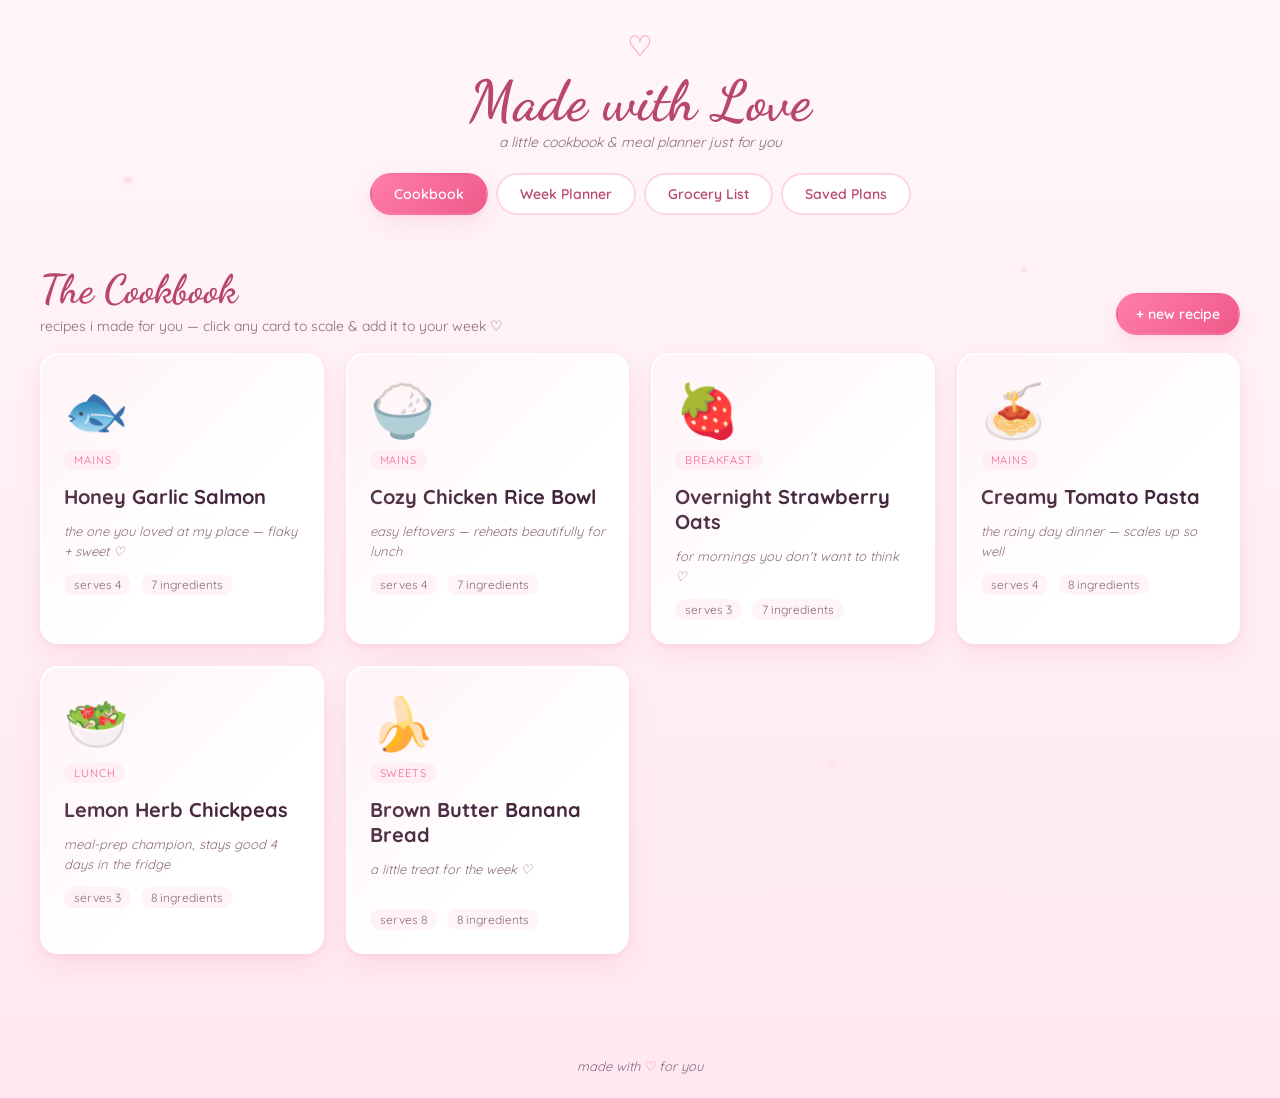
==== made-with-love/index.html @ bb0d6bcb "Add Made with Love meal prep planner app Cookbook, week planner, auto-scaled recipes, grocery list b" ====
<!DOCTYPE html>
<html lang="en">
<head>
<meta charset="UTF-8" />
<meta name="viewport" content="width=device-width, initial-scale=1.0"/>
<title>Made with Love — Meal Prep Planner</title>
<link rel="stylesheet" href="style.css" />
<link rel="preconnect" href="https://fonts.googleapis.com">
<link rel="preconnect" href="https://fonts.gstatic.com" crossorigin>
<link href="https://fonts.googleapis.com/css2?family=Dancing+Script:wght@600;700&family=Quicksand:wght@400;500;600;700&display=swap" rel="stylesheet">
</head>
<body>
  <div class="bg-hearts" aria-hidden="true"></div>

  <header class="topbar">
    <div class="brand">
      <span class="heart">♡</span>
      <h1>Made with Love</h1>
      <span class="tagline">a little cookbook &amp; meal planner just for you</span>
    </div>
    <nav class="tabs">
      <button class="tab active" data-tab="cookbook">Cookbook</button>
      <button class="tab" data-tab="planner">Week Planner</button>
      <button class="tab" data-tab="grocery">Grocery List</button>
      <button class="tab" data-tab="saved">Saved Plans</button>
    </nav>
  </header>

  <main>
    <!-- COOKBOOK -->
    <section id="cookbook" class="view active">
      <div class="view-head">
        <div>
          <h2>The Cookbook</h2>
          <p class="sub">recipes i made for you — click any card to scale &amp; add it to your week ♡</p>
        </div>
        <button id="addRecipeBtn" class="btn btn-soft">+ new recipe</button>
      </div>
      <div id="recipeGrid" class="recipe-grid"></div>
    </section>

    <!-- WEEK PLANNER -->
    <section id="planner" class="view">
      <div class="view-head">
        <div>
          <h2>Week Planner</h2>
          <p class="sub" id="weekLabel"></p>
        </div>
        <div class="week-nav">
          <button class="btn btn-ghost" id="prevWeek">← prev</button>
          <button class="btn btn-ghost" id="thisWeek">this week</button>
          <button class="btn btn-ghost" id="nextWeek">next →</button>
          <button class="btn btn-soft" id="savePlanBtn">♡ save plan</button>
          <button class="btn btn-ghost" id="clearWeekBtn">clear week</button>
        </div>
      </div>
      <div id="weekGrid" class="week-grid"></div>
    </section>

    <!-- GROCERY LIST -->
    <section id="grocery" class="view">
      <div class="view-head">
        <div>
          <h2>Grocery List</h2>
          <p class="sub">auto-made from this week's meals — tap to check off ♡</p>
        </div>
        <div>
          <button class="btn btn-ghost" id="copyList">copy list</button>
          <button class="btn btn-ghost" id="uncheckAll">reset checks</button>
        </div>
      </div>
      <div id="groceryList" class="grocery-list"></div>
    </section>

    <!-- SAVED PLANS -->
    <section id="saved" class="view">
      <div class="view-head">
        <div>
          <h2>Saved Plans</h2>
          <p class="sub">your little library of weeks ♡</p>
        </div>
      </div>
      <div id="savedList" class="saved-list"></div>
    </section>
  </main>

  <!-- Recipe modal -->
  <div id="recipeModal" class="modal hidden" role="dialog" aria-modal="true">
    <div class="modal-card">
      <button class="modal-close" data-close>✕</button>
      <div id="recipeModalBody"></div>
    </div>
  </div>

  <!-- Assign-to-day modal -->
  <div id="assignModal" class="modal hidden" role="dialog" aria-modal="true">
    <div class="modal-card small">
      <button class="modal-close" data-close>✕</button>
      <h3>Add to your week</h3>
      <p class="sub" id="assignRecipeName"></p>
      <label class="field">
        <span>How many days do you want to eat this?</span>
        <input id="assignDays" type="number" min="1" max="7" value="3" />
      </label>
      <label class="field">
        <span>Meals per day</span>
        <select id="assignMealsPerDay">
          <option value="1">1 meal / day</option>
          <option value="2" selected>2 meals / day (leftovers lunch + dinner)</option>
          <option value="3">3 meals / day</option>
        </select>
      </label>
      <label class="field">
        <span>Start on</span>
        <select id="assignStartDay"></select>
      </label>
      <label class="field">
        <span>Meal slot</span>
        <select id="assignSlot">
          <option value="breakfast">breakfast</option>
          <option value="lunch" selected>lunch</option>
          <option value="dinner">dinner</option>
        </select>
      </label>
      <div class="scaled-preview" id="scaledPreview"></div>
      <div class="modal-actions">
        <button class="btn btn-soft" id="confirmAssign">add to week ♡</button>
      </div>
    </div>
  </div>

  <!-- New/Edit recipe modal -->
  <div id="editModal" class="modal hidden" role="dialog" aria-modal="true">
    <div class="modal-card">
      <button class="modal-close" data-close>✕</button>
      <h3 id="editTitle">New Recipe</h3>
      <label class="field"><span>Name</span><input id="edName" type="text" placeholder="e.g. Honey Garlic Salmon"/></label>
      <label class="field"><span>A little note from me ♡</span><input id="edNote" type="text" placeholder="the one you loved last winter..."/></label>
      <label class="field"><span>Base servings</span><input id="edServings" type="number" min="1" value="4"/></label>
      <label class="field"><span>Category</span>
        <select id="edCategory">
          <option>Mains</option><option>Breakfast</option><option>Lunch</option>
          <option>Snacks</option><option>Sweets</option><option>Sides</option>
        </select>
      </label>
      <label class="field"><span>Emoji</span><input id="edEmoji" type="text" maxlength="2" value="🍲"/></label>
      <label class="field"><span>Ingredients (one per line — format: <code>amount unit item</code>, e.g. <code>2 cup rice</code>)</span>
        <textarea id="edIngredients" rows="7" placeholder="1 lb chicken thigh&#10;2 tbsp olive oil&#10;1 tsp salt"></textarea>
      </label>
      <label class="field"><span>Instructions (one step per line)</span>
        <textarea id="edSteps" rows="5" placeholder="preheat oven to 400&#10;season chicken..."></textarea>
      </label>
      <div class="modal-actions">
        <button class="btn btn-ghost" id="deleteRecipeBtn" style="display:none">delete</button>
        <button class="btn btn-soft" id="saveRecipeBtn">save recipe ♡</button>
      </div>
    </div>
  </div>

  <div id="toast" class="toast"></div>

  <footer class="foot">made with <span class="heart">♡</span> for you</footer>

  <script src="app.js"></script>
</body>
</html>
---- made-with-love/style.css ----
/* ================= Made with Love ================= */
:root{
  --pink-50:#fff4f7;
  --pink-100:#ffe4ec;
  --pink-200:#ffc9dc;
  --pink-300:#ffa6c4;
  --pink-400:#ff7ea8;
  --pink-500:#ef5a89;
  --cream:#fffaf4;
  --rose:#b9476b;
  --ink:#43243a;
  --muted:#8c6a7d;
  --line:#ffd5e1;
  --shadow: 0 10px 25px rgba(239,90,137,.12), 0 2px 6px rgba(239,90,137,.08);
  --radius: 18px;
}

*{box-sizing:border-box}
html,body{margin:0;padding:0}
body{
  font-family:'Quicksand', system-ui, -apple-system, sans-serif;
  color:var(--ink);
  background: linear-gradient(180deg, #fff6fa 0%, #fff1f6 40%, #ffe8f1 100%);
  min-height:100vh;
  overflow-x:hidden;
}

/* floating hearts background */
.bg-hearts{
  position:fixed; inset:0; z-index:0; pointer-events:none;
  background-image:
    radial-gradient(circle at 10% 20%, rgba(255,158,190,.35) 0, transparent 6px),
    radial-gradient(circle at 80% 30%, rgba(255,158,190,.25) 0, transparent 5px),
    radial-gradient(circle at 30% 70%, rgba(255,158,190,.3) 0, transparent 5px),
    radial-gradient(circle at 65% 85%, rgba(255,158,190,.22) 0, transparent 5px),
    radial-gradient(circle at 90% 60%, rgba(255,158,190,.3) 0, transparent 6px),
    radial-gradient(circle at 15% 90%, rgba(255,158,190,.25) 0, transparent 5px);
}

/* ================= top bar ================= */
.topbar{
  position:relative; z-index:2;
  padding:28px 40px 10px;
  text-align:center;
}
.brand .heart{
  color:var(--pink-400); font-size:28px; vertical-align:middle;
  animation:pulse 1.6s ease-in-out infinite;
}
@keyframes pulse{0%,100%{transform:scale(1)}50%{transform:scale(1.15)}}
.brand h1{
  font-family:'Dancing Script', cursive;
  font-size:56px; color:var(--rose); margin:4px 0 0; font-weight:700;
  letter-spacing:.5px;
  text-shadow: 0 2px 0 rgba(255,255,255,.6);
}
.brand .tagline{
  display:block; color:var(--muted); font-size:14px; margin-top:-2px;
  font-style:italic;
}
.tabs{
  display:flex; gap:8px; justify-content:center;
  margin-top:22px; flex-wrap:wrap;
}
.tab{
  background:#fff;
  border:2px solid var(--line);
  color:var(--rose);
  font-family:inherit; font-weight:600; font-size:14px;
  padding:10px 22px; border-radius:999px;
  cursor:pointer; transition:all .2s;
}
.tab:hover{background:var(--pink-50); border-color:var(--pink-300)}
.tab.active{
  background:linear-gradient(135deg,var(--pink-400),var(--pink-500));
  color:#fff; border-color:transparent;
  box-shadow:var(--shadow);
}

/* ================= views ================= */
main{ position:relative; z-index:1; padding: 20px 40px 80px; max-width:1400px; margin:0 auto;}
.view{ display:none; animation:fadeIn .35s ease; }
.view.active{ display:block; }
@keyframes fadeIn{from{opacity:0; transform:translateY(6px)} to{opacity:1; transform:none}}

.view-head{
  display:flex; justify-content:space-between; align-items:flex-end;
  gap:16px; flex-wrap:wrap;
  margin:20px 0 18px;
}
.view-head h2{
  font-family:'Dancing Script', cursive;
  font-size:40px; color:var(--rose); margin:0;
}
.sub{ color:var(--muted); margin:4px 0 0; font-size:14px; }

/* ================= buttons ================= */
.btn{
  font-family:inherit; font-weight:600; font-size:14px;
  padding:10px 18px; border-radius:999px; border:2px solid transparent;
  cursor:pointer; transition:all .2s;
}
.btn-soft{
  background:linear-gradient(135deg,var(--pink-400),var(--pink-500));
  color:#fff; box-shadow:var(--shadow);
}
.btn-soft:hover{ transform:translateY(-1px); box-shadow:0 14px 30px rgba(239,90,137,.22); }
.btn-ghost{
  background:#fff; color:var(--rose); border-color:var(--line);
}
.btn-ghost:hover{ background:var(--pink-50); border-color:var(--pink-300) }

/* ================= recipe grid ================= */
.recipe-grid{
  display:grid; grid-template-columns:repeat(auto-fill,minmax(260px,1fr));
  gap:22px;
}
.recipe-card{
  background:#fff; border-radius:var(--radius);
  padding:22px; cursor:pointer; position:relative;
  box-shadow:var(--shadow);
  border:2px solid transparent;
  transition: all .25s;
  overflow:hidden;
}
.recipe-card::before{
  content:""; position:absolute; inset:0;
  background:linear-gradient(135deg, rgba(255,196,218,.2), transparent 60%);
  pointer-events:none;
}
.recipe-card:hover{ transform:translateY(-4px); border-color:var(--pink-200); }
.recipe-card .emoji{ font-size:52px; display:block; margin-bottom:6px;}
.recipe-card h3{
  margin:4px 0 6px; color:var(--ink); font-size:20px;
  font-weight:700;
}
.recipe-card .cat{
  display:inline-block; font-size:11px; letter-spacing:.08em;
  text-transform:uppercase; color:var(--pink-500);
  background:var(--pink-50); border-radius:999px;
  padding:3px 10px; margin-bottom:10px;
}
.recipe-card .note{
  color:var(--muted); font-style:italic; font-size:13px;
  line-height:1.5; min-height:36px;
}
.recipe-card .meta{
  display:flex; gap:10px; margin-top:12px; font-size:12px; color:var(--muted);
}
.recipe-card .meta span{ background:var(--pink-50); padding:3px 10px; border-radius:999px;}

/* ================= modal ================= */
.modal{
  position:fixed; inset:0; z-index:50;
  background:rgba(67,36,58,.4); backdrop-filter: blur(4px);
  display:flex; align-items:center; justify-content:center; padding:20px;
  animation:fadeIn .2s ease;
}
.modal.hidden{ display:none; }
.modal-card{
  background:#fff; border-radius:24px;
  max-width:640px; width:100%; max-height:90vh; overflow-y:auto;
  padding:32px; position:relative; box-shadow:0 20px 60px rgba(67,36,58,.3);
  border:2px solid var(--line);
}
.modal-card.small{ max-width:460px; }
.modal-close{
  position:absolute; top:16px; right:16px;
  background:var(--pink-50); border:none; color:var(--rose);
  width:34px; height:34px; border-radius:50%; cursor:pointer;
  font-size:14px; font-weight:700;
}
.modal-close:hover{ background:var(--pink-100) }

.modal-card h3{
  font-family:'Dancing Script', cursive;
  font-size:34px; color:var(--rose); margin:0 0 6px;
}
.modal-card h4{ color:var(--rose); margin:18px 0 8px; font-size:16px; }

.recipe-full .emoji-big{
  font-size:64px; display:block; text-align:center; margin-bottom:6px;
}
.recipe-full .note-full{
  text-align:center; color:var(--muted); font-style:italic;
  margin-bottom:16px; padding:0 10px;
}
.recipe-full ul, .recipe-full ol{ padding-left:22px; line-height:1.8; color:var(--ink); }
.recipe-full li{ margin-bottom:4px; }

.modal-actions{
  display:flex; gap:10px; justify-content:flex-end;
  margin-top:20px; flex-wrap:wrap;
}

/* form fields */
.field{ display:block; margin-bottom:14px; }
.field > span{
  display:block; font-weight:600; color:var(--rose);
  font-size:13px; margin-bottom:6px;
}
.field input, .field select, .field textarea{
  width:100%; padding:10px 14px; border-radius:12px;
  border:2px solid var(--line);
  font-family:inherit; font-size:14px; color:var(--ink);
  background:var(--cream); outline:none;
  transition:border-color .2s;
}
.field input:focus, .field select:focus, .field textarea:focus{
  border-color:var(--pink-400); background:#fff;
}
.field code{
  background:var(--pink-50); padding:1px 6px; border-radius:4px;
  font-size:12px; color:var(--rose);
}

.scaled-preview{
  background:var(--pink-50); border-radius:14px; padding:14px 16px;
  margin-top:6px; font-size:13px; color:var(--ink);
}
.scaled-preview h5{ margin:0 0 6px; color:var(--rose); font-size:13px; }
.scaled-preview ul{ margin:0; padding-left:18px; line-height:1.6; }

/* ================= week grid ================= */
.week-nav{ display:flex; gap:8px; flex-wrap:wrap; }

.week-grid{
  display:grid;
  grid-template-columns:repeat(7, minmax(0,1fr));
  gap:12px;
}
.day-col{
  background:#fff; border-radius:var(--radius);
  padding:12px; box-shadow:var(--shadow);
  min-height:320px;
  border:2px solid transparent;
  transition: border-color .2s;
}
.day-col.today{ border-color:var(--pink-300); }
.day-col h4{
  margin:0 0 4px; color:var(--rose);
  font-family:'Dancing Script', cursive; font-size:24px;
}
.day-col .date{
  font-size:11px; color:var(--muted); margin-bottom:10px;
  text-transform:uppercase; letter-spacing:.08em;
}
.meal-slot{
  background:var(--pink-50); border-radius:10px;
  padding:8px 10px; margin-bottom:6px; font-size:12px;
  min-height:46px;
}
.meal-slot .slot-label{
  font-size:10px; text-transform:uppercase; letter-spacing:.08em;
  color:var(--pink-500); font-weight:700;
}
.meal-item{
  background:#fff; border-radius:8px;
  padding:6px 8px; margin-top:4px;
  font-size:12px; color:var(--ink);
  display:flex; justify-content:space-between; align-items:center;
  gap:6px;
  border:1px solid var(--line);
}
.meal-item .x{
  color:var(--muted); cursor:pointer; font-weight:700;
  font-size:14px; background:none; border:none;
  padding:0 4px;
}
.meal-item .x:hover{ color:var(--pink-500) }

/* ================= grocery list ================= */
.grocery-list{
  background:#fff; border-radius:var(--radius);
  padding:24px; box-shadow:var(--shadow);
  max-width:720px; margin:0 auto;
}
.grocery-cat{ margin-bottom:22px; }
.grocery-cat h4{
  color:var(--rose); margin:0 0 10px; font-size:16px;
  border-bottom:2px dashed var(--line); padding-bottom:6px;
}
.grocery-item{
  display:flex; align-items:center; gap:10px;
  padding:8px 4px; cursor:pointer;
  transition:background .15s;
  border-radius:8px;
}
.grocery-item:hover{ background:var(--pink-50); }
.grocery-item .check{
  width:20px; height:20px; border-radius:6px;
  border:2px solid var(--pink-300); display:grid; place-items:center;
  flex-shrink:0; color:#fff;
}
.grocery-item.checked .check{
  background:var(--pink-400); border-color:var(--pink-400);
}
.grocery-item.checked .check::after{ content:"✓"; font-size:12px; font-weight:700; }
.grocery-item.checked .text{ text-decoration:line-through; color:var(--muted); }
.grocery-item .text{ flex:1; font-size:14px; }
.grocery-item .for{ font-size:11px; color:var(--muted); font-style:italic; }

.empty-state{
  text-align:center; color:var(--muted); padding:60px 20px;
  background:#fff; border-radius:var(--radius); box-shadow:var(--shadow);
}
.empty-state .big{ font-size:48px; display:block; margin-bottom:10px; }

/* ================= saved ================= */
.saved-list{
  display:grid; grid-template-columns:repeat(auto-fill,minmax(280px,1fr));
  gap:16px;
}
.saved-card{
  background:#fff; border-radius:var(--radius);
  padding:18px; box-shadow:var(--shadow);
  border:2px solid transparent; transition:all .2s;
}
.saved-card:hover{ border-color:var(--pink-200); }
.saved-card h4{ margin:0 0 6px; color:var(--rose); font-size:18px;}
.saved-card .s-sub{ font-size:12px; color:var(--muted); margin-bottom:10px;}
.saved-card .acts{ display:flex; gap:6px; margin-top:10px; flex-wrap:wrap; }
.saved-card .btn{ padding:6px 12px; font-size:12px; }

/* ================= toast ================= */
.toast{
  position:fixed; bottom:30px; left:50%; transform:translateX(-50%) translateY(20px);
  background:var(--rose); color:#fff; padding:12px 22px; border-radius:999px;
  font-weight:600; font-size:14px; box-shadow:var(--shadow);
  opacity:0; pointer-events:none; transition: all .3s ease;
  z-index:100;
}
.toast.show{ opacity:1; transform:translateX(-50%) translateY(0); }

.foot{
  text-align:center; color:var(--muted); padding:24px 0;
  font-style:italic; font-size:13px;
  position:relative; z-index:1;
}
.foot .heart{ color:var(--pink-400); }

/* ================= responsive ================= */
@media (max-width: 900px){
  .brand h1{ font-size:42px; }
  main{ padding:16px 18px 60px; }
  .topbar{ padding:22px 18px 8px; }
  .week-grid{ grid-template-columns:1fr; }
  .day-col{ min-height:auto; }
  .view-head{ align-items:flex-start; }
}
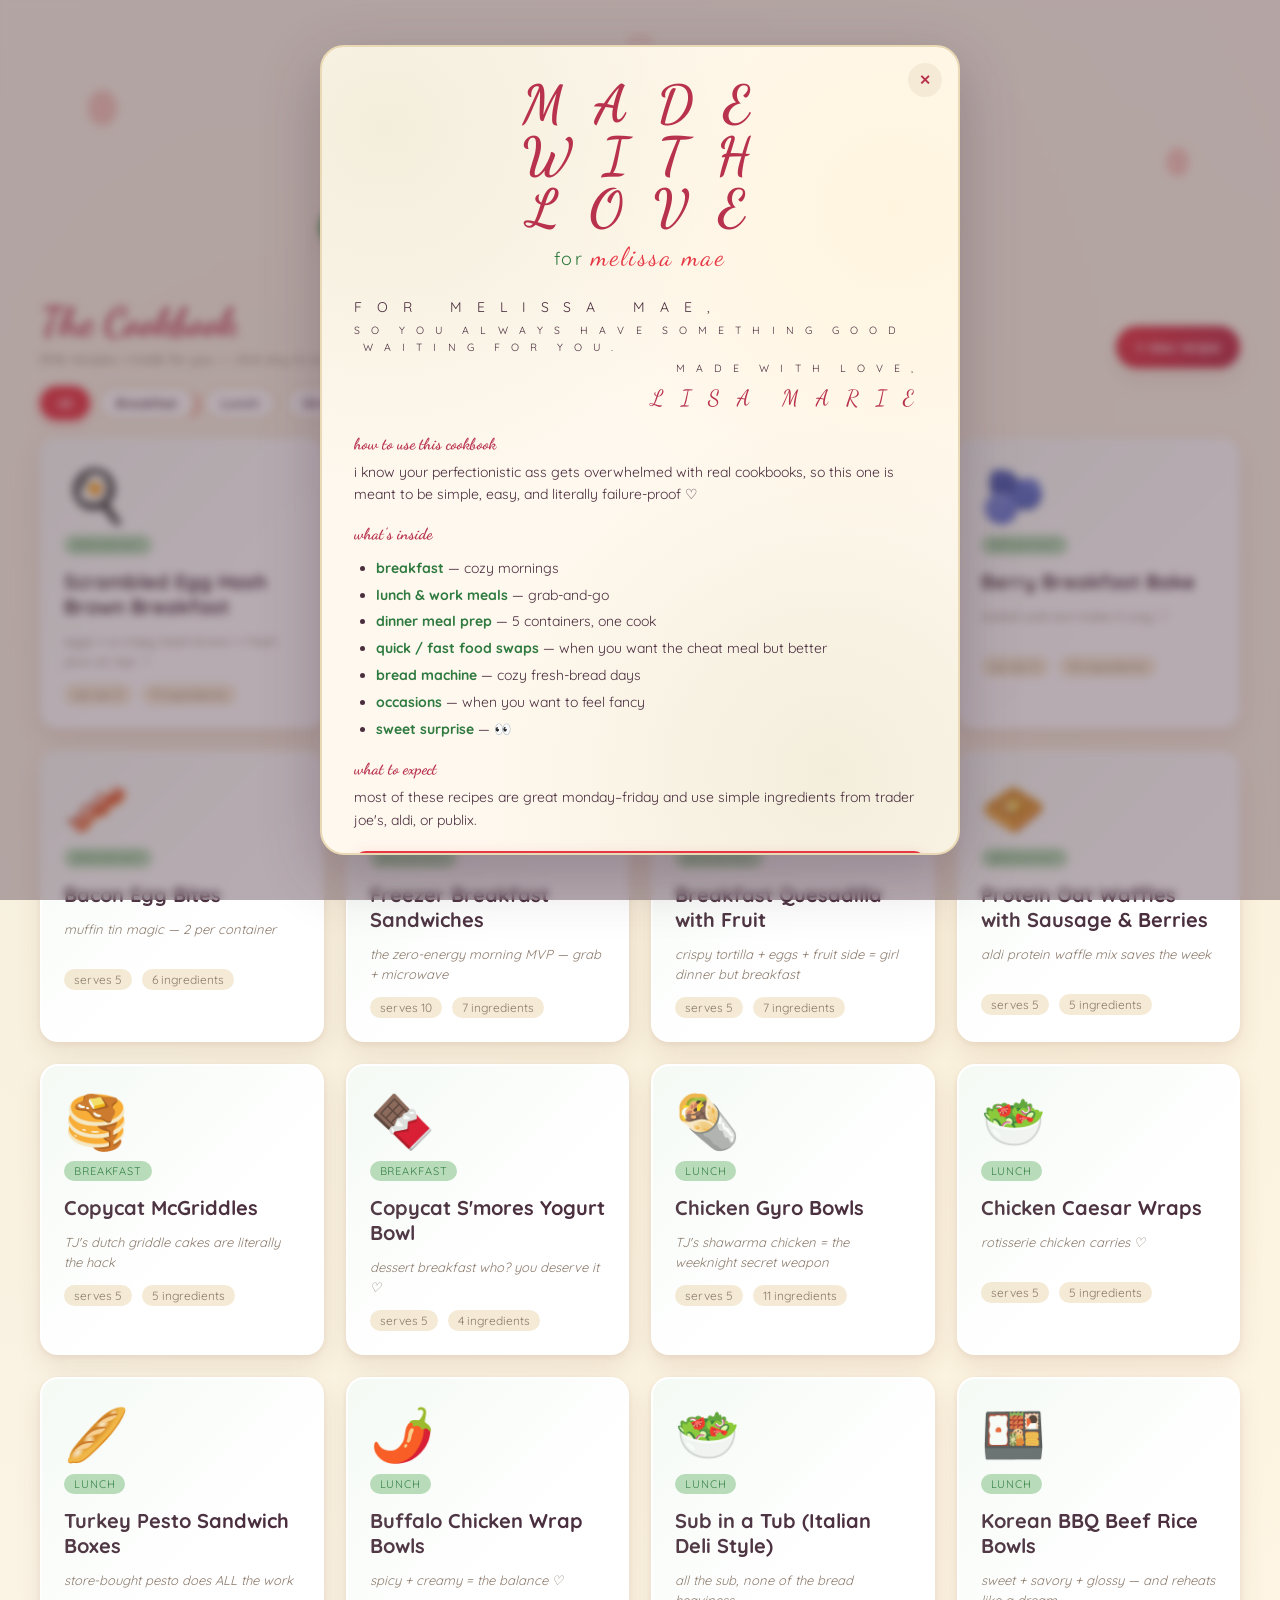
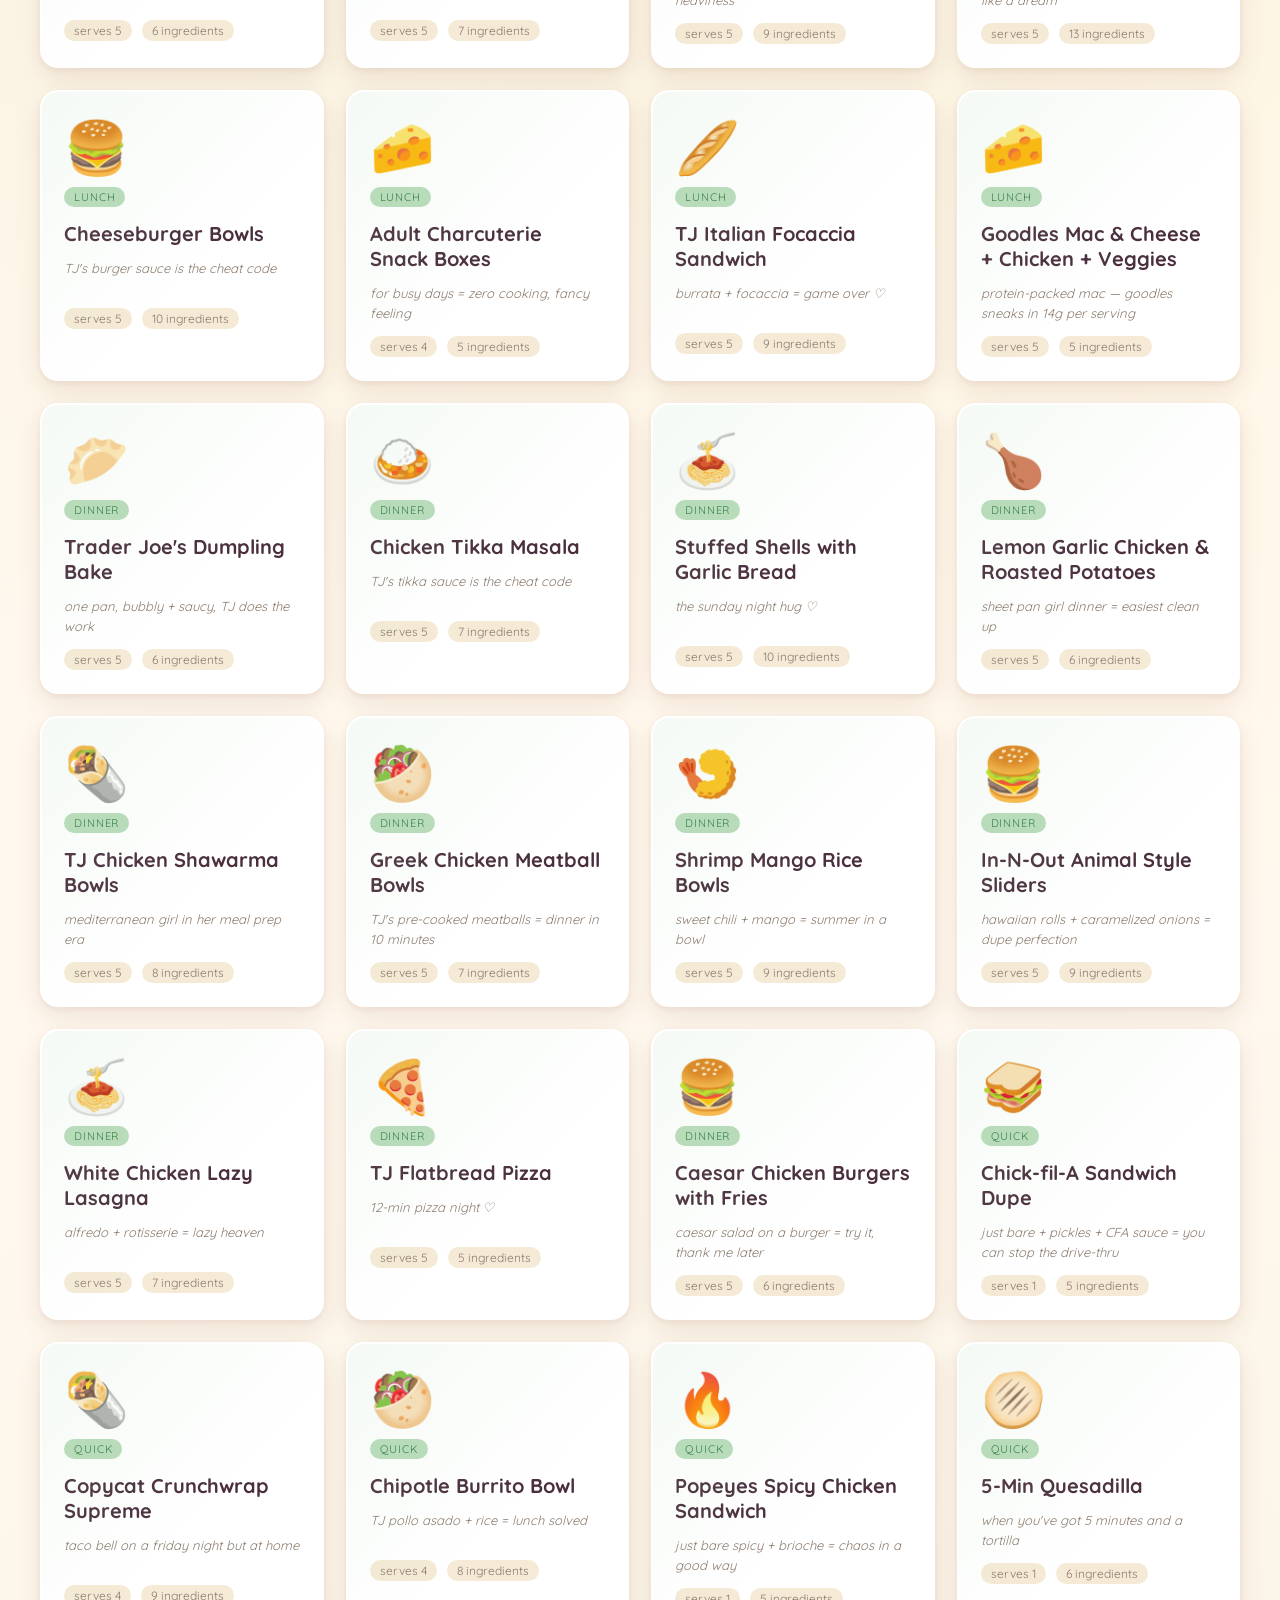
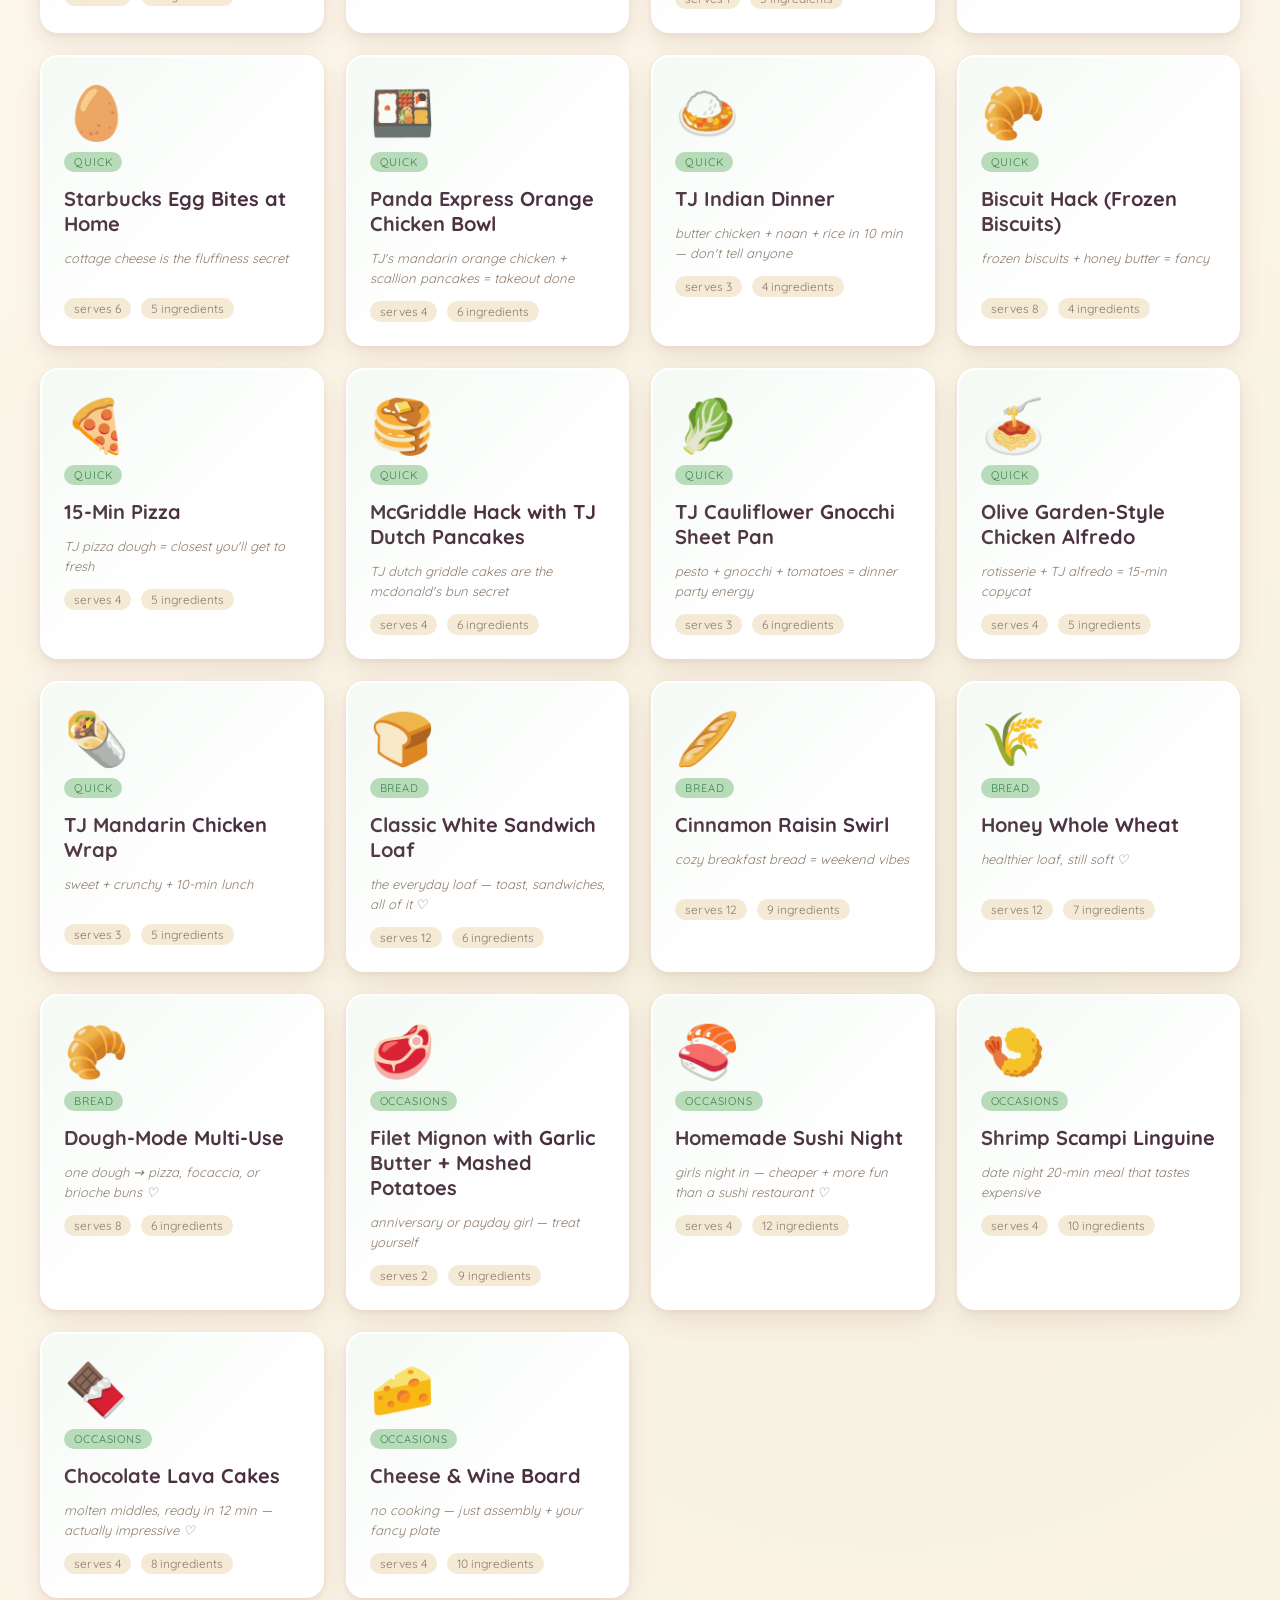
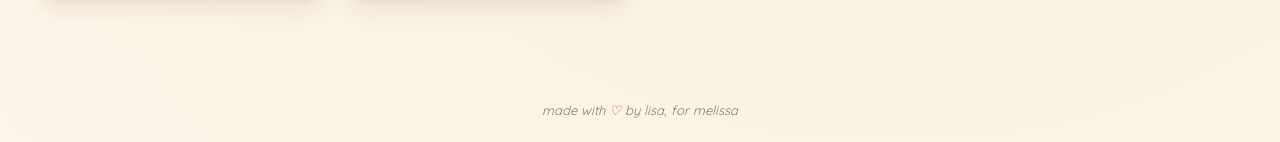
==== commit c78323be: "Personalize cookbook for Melissa: 53 recipes, pantry, new theme - Replace placeholder recipes with M" ====
--- a/made-with-love/index.html
+++ b/made-with-love/index.html
@@ -3,24 +3,26 @@
 <head>
 <meta charset="UTF-8" />
 <meta name="viewport" content="width=device-width, initial-scale=1.0"/>
-<title>Made with Love — Meal Prep Planner</title>
+<title>Made with Love — for Melissa Mae ♡</title>
 <link rel="stylesheet" href="style.css" />
 <link rel="preconnect" href="https://fonts.googleapis.com">
 <link rel="preconnect" href="https://fonts.gstatic.com" crossorigin>
 <link href="https://fonts.googleapis.com/css2?family=Dancing+Script:wght@600;700&family=Quicksand:wght@400;500;600;700&display=swap" rel="stylesheet">
 </head>
 <body>
-  <div class="bg-hearts" aria-hidden="true"></div>
+  <div class="bg-patch" aria-hidden="true"></div>
 
   <header class="topbar">
     <div class="brand">
       <span class="heart">♡</span>
       <h1>Made with Love</h1>
-      <span class="tagline">a little cookbook &amp; meal planner just for you</span>
+      <span class="tagline">for melissa mae <span class="heart-sm">♡</span></span>
+      <button id="reopenLetter" class="letter-link" title="re-read the letter">♡ read the letter</button>
     </div>
     <nav class="tabs">
       <button class="tab active" data-tab="cookbook">Cookbook</button>
       <button class="tab" data-tab="planner">Week Planner</button>
+      <button class="tab" data-tab="pantry">Pantry</button>
       <button class="tab" data-tab="grocery">Grocery List</button>
       <button class="tab" data-tab="saved">Saved Plans</button>
     </nav>
@@ -32,10 +34,21 @@
       <div class="view-head">
         <div>
           <h2>The Cookbook</h2>
-          <p class="sub">recipes i made for you — click any card to scale &amp; add it to your week ♡</p>
+          <p class="sub">little recipes i made for you — click any to scale &amp; add it to your week ♡</p>
         </div>
         <button id="addRecipeBtn" class="btn btn-soft">+ new recipe</button>
       </div>
+      <div class="chip-row" id="chipRow">
+        <button class="chip active" data-cat="All">All</button>
+        <button class="chip" data-cat="Breakfast">Breakfast</button>
+        <button class="chip" data-cat="Lunch">Lunch</button>
+        <button class="chip" data-cat="Dinner">Dinner</button>
+        <button class="chip" data-cat="Quick">Quick / Fast Food</button>
+        <button class="chip" data-cat="Bread">Bread Machine</button>
+        <button class="chip" data-cat="Occasions">Occasions</button>
+        <button class="chip" data-cat="Sweets">Sweets</button>
+      </div>
+      <div id="tipBox"></div>
       <div id="recipeGrid" class="recipe-grid"></div>
     </section>
 
@@ -57,6 +70,21 @@
       <div id="weekGrid" class="week-grid"></div>
     </section>
 
+    <!-- PANTRY -->
+    <section id="pantry" class="view">
+      <div class="view-head">
+        <div>
+          <h2>Your Pantry</h2>
+          <p class="sub">tick what you already have — we'll flag it on your grocery list ♡</p>
+        </div>
+        <form id="addPantryForm" class="inline-form">
+          <input id="addPantryInput" type="text" placeholder="add an item..." />
+          <button class="btn btn-soft" type="submit">add</button>
+        </form>
+      </div>
+      <div id="pantryGrid" class="pantry-grid"></div>
+    </section>
+
     <!-- GROCERY LIST -->
     <section id="grocery" class="view">
       <div class="view-head">
@@ -83,6 +111,41 @@
       <div id="savedList" class="saved-list"></div>
     </section>
   </main>
+
+  <!-- WELCOME / LETTER modal -->
+  <div id="welcomeModal" class="modal hidden" role="dialog" aria-modal="true">
+    <div class="modal-card letter-card">
+      <button class="modal-close" data-close>✕</button>
+      <div class="letter-title">M A D E<br/>W I T H<br/>L O V E</div>
+      <div class="letter-subtitle">for <span>Melissa Mae</span></div>
+
+      <p class="letter-line spaced">F O R &nbsp;&nbsp;M E L I S S A &nbsp;&nbsp;M A E ,</p>
+      <p class="letter-line spaced small">S O &nbsp;Y O U &nbsp;A L W A Y S &nbsp;H A V E &nbsp;S O M E T H I N G &nbsp;G O O D &nbsp;W A I T I N G &nbsp;F O R &nbsp;Y O U .</p>
+      <p class="letter-line spaced small right">M A D E &nbsp;W I T H &nbsp;L O V E ,</p>
+      <p class="letter-line spaced small right sign">L I S A &nbsp;M A R I E</p>
+
+      <h4 class="letter-h">how to use this cookbook</h4>
+      <p>i know your perfectionistic ass gets overwhelmed with real cookbooks, so this one is meant to be simple, easy, and literally failure-proof ♡</p>
+
+      <h4 class="letter-h">what's inside</h4>
+      <ul class="letter-list">
+        <li><strong>breakfast</strong> — cozy mornings</li>
+        <li><strong>lunch &amp; work meals</strong> — grab-and-go</li>
+        <li><strong>dinner meal prep</strong> — 5 containers, one cook</li>
+        <li><strong>quick / fast food swaps</strong> — when you want the cheat meal but better</li>
+        <li><strong>bread machine</strong> — cozy fresh-bread days</li>
+        <li><strong>occasions</strong> — when you want to feel fancy</li>
+        <li><strong>sweet surprise</strong> — 👀</li>
+      </ul>
+
+      <h4 class="letter-h">what to expect</h4>
+      <p>most of these recipes are great monday–friday and use simple ingredients from trader joe's, aldi, or publix.</p>
+
+      <div class="no-stress">NO BUMBO STRESS ALLOWED !!!!<br/><span>no cleaning chicken, no complicated steps, just easy nyammings</span></div>
+
+      <button id="startCookingBtn" class="btn btn-soft big">start cooking ♡</button>
+    </div>
+  </div>
 
   <!-- Recipe modal -->
   <div id="recipeModal" class="modal hidden" role="dialog" aria-modal="true">
@@ -135,15 +198,16 @@
       <button class="modal-close" data-close>✕</button>
       <h3 id="editTitle">New Recipe</h3>
       <label class="field"><span>Name</span><input id="edName" type="text" placeholder="e.g. Honey Garlic Salmon"/></label>
-      <label class="field"><span>A little note from me ♡</span><input id="edNote" type="text" placeholder="the one you loved last winter..."/></label>
-      <label class="field"><span>Base servings</span><input id="edServings" type="number" min="1" value="4"/></label>
+      <label class="field"><span>A little note ♡</span><input id="edNote" type="text" placeholder="the one you loved last winter..."/></label>
+      <label class="field"><span>Image URL (optional)</span><input id="edImage" type="url" placeholder="paste an image link — unsplash, pinterest, etc"/></label>
+      <label class="field"><span>Base servings</span><input id="edServings" type="number" min="1" value="5"/></label>
       <label class="field"><span>Category</span>
         <select id="edCategory">
-          <option>Mains</option><option>Breakfast</option><option>Lunch</option>
-          <option>Snacks</option><option>Sweets</option><option>Sides</option>
+          <option>Breakfast</option><option>Lunch</option><option>Dinner</option>
+          <option>Quick</option><option>Bread</option><option>Occasions</option><option>Sweets</option>
         </select>
       </label>
-      <label class="field"><span>Emoji</span><input id="edEmoji" type="text" maxlength="2" value="🍲"/></label>
+      <label class="field"><span>Emoji (fallback if no image)</span><input id="edEmoji" type="text" maxlength="2" value="🍲"/></label>
       <label class="field"><span>Ingredients (one per line — format: <code>amount unit item</code>, e.g. <code>2 cup rice</code>)</span>
         <textarea id="edIngredients" rows="7" placeholder="1 lb chicken thigh&#10;2 tbsp olive oil&#10;1 tsp salt"></textarea>
       </label>
@@ -159,7 +223,7 @@
 
   <div id="toast" class="toast"></div>
 
-  <footer class="foot">made with <span class="heart">♡</span> for you</footer>
+  <footer class="foot">made with <span class="heart">♡</span> by lisa, for melissa</footer>
 
   <script src="app.js"></script>
 </body>
--- a/made-with-love/style.css
+++ b/made-with-love/style.css
@@ -1,18 +1,21 @@
-/* ================= Made with Love ================= */
+/* ================= Made with Love — for Melissa Mae ================= */
 :root{
-  --pink-50:#fff4f7;
-  --pink-100:#ffe4ec;
-  --pink-200:#ffc9dc;
-  --pink-300:#ffa6c4;
-  --pink-400:#ff7ea8;
-  --pink-500:#ef5a89;
-  --cream:#fffaf4;
-  --rose:#b9476b;
-  --ink:#43243a;
-  --muted:#8c6a7d;
-  --line:#ffd5e1;
-  --shadow: 0 10px 25px rgba(239,90,137,.12), 0 2px 6px rgba(239,90,137,.08);
-  --radius: 18px;
+  --cream:        #fff8ee;
+  --cream-deep:   #f5ead5;
+  --cream-edge:   #ead9b5;
+  --strawberry:   #e63946;
+  --strawberry-d: #b8324d;
+  --strawberry-l: #f68191;
+  --leaf:         #3fa755;
+  --leaf-deep:    #2e7a3f;
+  --leaf-soft:    #b8dcba;
+  --flower-ctr:   #ffd04d;
+  --ink:          #4a2e3e;
+  --muted:        #8c7a6c;
+  --blush:        #ffd5e0;
+  --line:         #ead9b5;
+  --shadow:       0 10px 25px rgba(139,82,60,.12), 0 2px 6px rgba(139,82,60,.08);
+  --radius:       18px;
 }
 
 *{box-sizing:border-box}
@@ -20,44 +23,71 @@
 body{
   font-family:'Quicksand', system-ui, -apple-system, sans-serif;
   color:var(--ink);
-  background: linear-gradient(180deg, #fff6fa 0%, #fff1f6 40%, #ffe8f1 100%);
+  background: var(--cream);
+  background-image:
+    radial-gradient(circle at 20% 10%, rgba(232,228,202,.45) 0, transparent 40%),
+    radial-gradient(circle at 80% 20%, rgba(255,240,200,.35) 0, transparent 40%),
+    radial-gradient(circle at 70% 85%, rgba(232,228,202,.4) 0, transparent 40%);
   min-height:100vh;
   overflow-x:hidden;
 }
 
-/* floating hearts background */
-.bg-hearts{
+/* ================= strawberry + flower backdrop ================= */
+.bg-patch{
   position:fixed; inset:0; z-index:0; pointer-events:none;
   background-image:
-    radial-gradient(circle at 10% 20%, rgba(255,158,190,.35) 0, transparent 6px),
-    radial-gradient(circle at 80% 30%, rgba(255,158,190,.25) 0, transparent 5px),
-    radial-gradient(circle at 30% 70%, rgba(255,158,190,.3) 0, transparent 5px),
-    radial-gradient(circle at 65% 85%, rgba(255,158,190,.22) 0, transparent 5px),
-    radial-gradient(circle at 90% 60%, rgba(255,158,190,.3) 0, transparent 6px),
-    radial-gradient(circle at 15% 90%, rgba(255,158,190,.25) 0, transparent 5px);
-}
-
-/* ================= top bar ================= */
+    /* strawberries (red circles with green top + seed dots) */
+    radial-gradient(ellipse 18px 22px at 8% 12%, var(--strawberry) 0 80%, transparent 82%),
+    radial-gradient(ellipse 14px 18px at 92% 18%, var(--strawberry) 0 80%, transparent 82%),
+    radial-gradient(ellipse 16px 20px at 5% 78%, var(--strawberry) 0 80%, transparent 82%),
+    radial-gradient(ellipse 15px 19px at 95% 68%, var(--strawberry) 0 80%, transparent 82%),
+    radial-gradient(ellipse 12px 16px at 15% 45%, var(--strawberry) 0 80%, transparent 82%),
+    radial-gradient(ellipse 13px 17px at 85% 92%, var(--strawberry) 0 80%, transparent 82%),
+    /* white 5-petal flowers (yellow center + white petals approximated) */
+    radial-gradient(circle 5px at 22% 8%, var(--flower-ctr) 0 50%, #fff 52% 100%),
+    radial-gradient(circle 5px at 78% 12%, var(--flower-ctr) 0 50%, #fff 52% 100%),
+    radial-gradient(circle 4px at 12% 88%, var(--flower-ctr) 0 50%, #fff 52% 100%),
+    radial-gradient(circle 5px at 88% 80%, var(--flower-ctr) 0 50%, #fff 52% 100%),
+    radial-gradient(circle 4px at 45% 5%, var(--flower-ctr) 0 50%, #fff 52% 100%),
+    radial-gradient(circle 4px at 55% 95%, var(--flower-ctr) 0 50%, #fff 52% 100%),
+    /* little green leaves */
+    radial-gradient(ellipse 10px 4px at 8% 10%, var(--leaf) 0 80%, transparent 82%),
+    radial-gradient(ellipse 10px 4px at 92% 16%, var(--leaf) 0 80%, transparent 82%);
+  opacity:.22;
+}
+
+/* ================= topbar ================= */
 .topbar{
   position:relative; z-index:2;
   padding:28px 40px 10px;
   text-align:center;
 }
 .brand .heart{
-  color:var(--pink-400); font-size:28px; vertical-align:middle;
+  color:var(--strawberry); font-size:28px; vertical-align:middle;
   animation:pulse 1.6s ease-in-out infinite;
 }
+.brand .heart-sm{ color:var(--strawberry); font-size:14px; }
 @keyframes pulse{0%,100%{transform:scale(1)}50%{transform:scale(1.15)}}
 .brand h1{
   font-family:'Dancing Script', cursive;
-  font-size:56px; color:var(--rose); margin:4px 0 0; font-weight:700;
+  font-size:56px; color:var(--strawberry-d); margin:4px 0 0; font-weight:700;
   letter-spacing:.5px;
   text-shadow: 0 2px 0 rgba(255,255,255,.6);
 }
 .brand .tagline{
-  display:block; color:var(--muted); font-size:14px; margin-top:-2px;
+  display:block; color:var(--muted); font-size:15px; margin-top:-2px;
   font-style:italic;
 }
+.letter-link{
+  display:inline-block; margin-top:8px;
+  background:transparent; border:none;
+  color:var(--strawberry-d); font-family:inherit; font-size:13px;
+  cursor:pointer; font-style:italic;
+  padding:4px 12px; border-radius:999px;
+  transition: background .15s;
+}
+.letter-link:hover{ background:rgba(230,57,70,.08); }
+
 .tabs{
   display:flex; gap:8px; justify-content:center;
   margin-top:22px; flex-wrap:wrap;
@@ -65,14 +95,14 @@
 .tab{
   background:#fff;
   border:2px solid var(--line);
-  color:var(--rose);
+  color:var(--leaf-deep);
   font-family:inherit; font-weight:600; font-size:14px;
   padding:10px 22px; border-radius:999px;
   cursor:pointer; transition:all .2s;
 }
-.tab:hover{background:var(--pink-50); border-color:var(--pink-300)}
+.tab:hover{ background:var(--cream); border-color:var(--leaf-soft); }
 .tab.active{
-  background:linear-gradient(135deg,var(--pink-400),var(--pink-500));
+  background:linear-gradient(135deg,var(--leaf),var(--leaf-deep));
   color:#fff; border-color:transparent;
   box-shadow:var(--shadow);
 }
@@ -90,7 +120,7 @@
 }
 .view-head h2{
   font-family:'Dancing Script', cursive;
-  font-size:40px; color:var(--rose); margin:0;
+  font-size:40px; color:var(--strawberry-d); margin:0;
 }
 .sub{ color:var(--muted); margin:4px 0 0; font-size:14px; }
 
@@ -101,14 +131,57 @@
   cursor:pointer; transition:all .2s;
 }
 .btn-soft{
-  background:linear-gradient(135deg,var(--pink-400),var(--pink-500));
+  background:linear-gradient(135deg, var(--strawberry), var(--strawberry-d));
   color:#fff; box-shadow:var(--shadow);
 }
-.btn-soft:hover{ transform:translateY(-1px); box-shadow:0 14px 30px rgba(239,90,137,.22); }
+.btn-soft:hover{ transform:translateY(-1px); box-shadow:0 14px 30px rgba(184,50,77,.25); }
+.btn-soft.big{ padding:14px 32px; font-size:16px; }
 .btn-ghost{
-  background:#fff; color:var(--rose); border-color:var(--line);
-}
-.btn-ghost:hover{ background:var(--pink-50); border-color:var(--pink-300) }
+  background:#fff; color:var(--leaf-deep); border-color:var(--line);
+}
+.btn-ghost:hover{ background:var(--cream); border-color:var(--leaf-soft) }
+
+/* ================= chip row (category filter) ================= */
+.chip-row{
+  display:flex; gap:8px; flex-wrap:wrap;
+  margin-bottom:18px;
+}
+.chip{
+  background:#fff; border:2px solid var(--line);
+  color:var(--ink); font-family:inherit; font-weight:600;
+  font-size:13px; padding:7px 16px; border-radius:999px;
+  cursor:pointer; transition:all .15s;
+}
+.chip:hover{ background:var(--cream); border-color:var(--leaf-soft); }
+.chip.active{
+  background:var(--strawberry); color:#fff; border-color:var(--strawberry);
+  box-shadow:0 4px 12px rgba(230,57,70,.25);
+}
+
+/* ================= sticky-note tips ================= */
+.sticky-note{
+  background:#fff5b8;
+  background-image: linear-gradient(180deg, #fff9cf 0, #fff2a0 100%);
+  border-radius:4px;
+  padding:18px 22px 20px;
+  margin-bottom:20px;
+  max-width:520px;
+  box-shadow: 2px 4px 12px rgba(139,82,60,.18);
+  transform: rotate(-1.5deg);
+  position:relative;
+  border: 1px solid #f2e48a;
+}
+.sticky-note::before{
+  content:""; position:absolute; top:-8px; left:50%; transform:translateX(-50%);
+  width:70px; height:16px; background:rgba(230,57,70,.35);
+  border-radius:2px;
+}
+.sticky-note h4{
+  font-family:'Dancing Script', cursive;
+  margin:0 0 8px; color:var(--ink); font-size:22px;
+}
+.sticky-note ul{ margin:0; padding-left:18px; line-height:1.6; font-size:13px; color:var(--ink); }
+.sticky-note li{ margin-bottom:4px; }
 
 /* ================= recipe grid ================= */
 .recipe-grid{
@@ -125,10 +198,14 @@
 }
 .recipe-card::before{
   content:""; position:absolute; inset:0;
-  background:linear-gradient(135deg, rgba(255,196,218,.2), transparent 60%);
+  background:linear-gradient(135deg, rgba(184,220,186,.15), transparent 60%);
   pointer-events:none;
 }
-.recipe-card:hover{ transform:translateY(-4px); border-color:var(--pink-200); }
+.recipe-card:hover{ transform:translateY(-4px); border-color:var(--leaf-soft); }
+.recipe-card .card-img{
+  display:block; width:100%; height:160px; object-fit:cover;
+  border-radius:12px; margin-bottom:8px;
+}
 .recipe-card .emoji{ font-size:52px; display:block; margin-bottom:6px;}
 .recipe-card h3{
   margin:4px 0 6px; color:var(--ink); font-size:20px;
@@ -136,8 +213,8 @@
 }
 .recipe-card .cat{
   display:inline-block; font-size:11px; letter-spacing:.08em;
-  text-transform:uppercase; color:var(--pink-500);
-  background:var(--pink-50); border-radius:999px;
+  text-transform:uppercase; color:var(--leaf-deep);
+  background:var(--leaf-soft); border-radius:999px;
   padding:3px 10px; margin-bottom:10px;
 }
 .recipe-card .note{
@@ -147,12 +224,12 @@
 .recipe-card .meta{
   display:flex; gap:10px; margin-top:12px; font-size:12px; color:var(--muted);
 }
-.recipe-card .meta span{ background:var(--pink-50); padding:3px 10px; border-radius:999px;}
-
-/* ================= modal ================= */
+.recipe-card .meta span{ background:var(--cream-deep); padding:3px 10px; border-radius:999px;}
+
+/* ================= modal shared ================= */
 .modal{
   position:fixed; inset:0; z-index:50;
-  background:rgba(67,36,58,.4); backdrop-filter: blur(4px);
+  background:rgba(74,46,62,.4); backdrop-filter: blur(4px);
   display:flex; align-items:center; justify-content:center; padding:20px;
   animation:fadeIn .2s ease;
 }
@@ -160,24 +237,35 @@
 .modal-card{
   background:#fff; border-radius:24px;
   max-width:640px; width:100%; max-height:90vh; overflow-y:auto;
-  padding:32px; position:relative; box-shadow:0 20px 60px rgba(67,36,58,.3);
+  padding:32px; position:relative; box-shadow:0 20px 60px rgba(74,46,62,.3);
   border:2px solid var(--line);
 }
 .modal-card.small{ max-width:460px; }
 .modal-close{
   position:absolute; top:16px; right:16px;
-  background:var(--pink-50); border:none; color:var(--rose);
+  background:var(--cream-deep); border:none; color:var(--strawberry-d);
   width:34px; height:34px; border-radius:50%; cursor:pointer;
   font-size:14px; font-weight:700;
 }
-.modal-close:hover{ background:var(--pink-100) }
+.modal-close:hover{ background:var(--blush) }
 
 .modal-card h3{
   font-family:'Dancing Script', cursive;
-  font-size:34px; color:var(--rose); margin:0 0 6px;
-}
-.modal-card h4{ color:var(--rose); margin:18px 0 8px; font-size:16px; }
-
+  font-size:34px; color:var(--strawberry-d); margin:0 0 6px;
+}
+.modal-card h4{ color:var(--strawberry-d); margin:18px 0 8px; font-size:16px; }
+
+.pill{
+  display:inline-block; font-size:11px; letter-spacing:.08em;
+  text-transform:uppercase; color:var(--leaf-deep);
+  background:var(--leaf-soft); border-radius:999px;
+  padding:3px 10px; margin:0 2px;
+}
+
+.recipe-full .hero-img{
+  display:block; width:100%; max-height:260px; object-fit:cover;
+  border-radius:14px; margin-bottom:10px;
+}
 .recipe-full .emoji-big{
   font-size:64px; display:block; text-align:center; margin-bottom:6px;
 }
@@ -193,10 +281,64 @@
   margin-top:20px; flex-wrap:wrap;
 }
 
-/* form fields */
+/* ================= welcome / letter modal ================= */
+.letter-card{
+  background: var(--cream) !important;
+  background-image:
+    radial-gradient(circle at 10% 10%, rgba(232,228,202,.5) 0, transparent 40%),
+    radial-gradient(circle at 90% 20%, rgba(255,240,200,.4) 0, transparent 40%),
+    radial-gradient(circle at 80% 90%, rgba(232,228,202,.5) 0, transparent 40%) !important;
+  border:2px solid var(--cream-edge) !important;
+  font-family: 'Quicksand', serif;
+  text-align:center;
+}
+.letter-title{
+  font-family:'Dancing Script', cursive;
+  font-size:52px; line-height:1; color:var(--strawberry-d);
+  letter-spacing:8px; font-weight:700;
+  margin-bottom:6px;
+}
+.letter-subtitle{
+  font-family:'Quicksand', sans-serif;
+  color:var(--leaf-deep); font-size:18px;
+  margin-bottom:24px; letter-spacing:.12em;
+  text-transform:lowercase;
+}
+.letter-subtitle span{ font-family:'Dancing Script', cursive; font-size:26px; color:var(--strawberry); }
+
+.letter-line{
+  font-size:12px; color:var(--ink); letter-spacing:.24em;
+  margin:4px 0; line-height:1.6;
+}
+.letter-line.small{ font-size:10.5px; }
+.letter-line.right{ text-align:right; padding-right:10px; }
+.letter-line.sign{ font-family:'Dancing Script', cursive; font-size:22px; letter-spacing:.1em; color:var(--strawberry-d); }
+.letter-line.spaced{ word-spacing:.3em; }
+
+.letter-h{
+  font-family:'Dancing Script', cursive;
+  font-size:26px; color:var(--strawberry-d);
+  margin:22px 0 6px;
+  text-align:left;
+}
+.letter-card p{ text-align:left; color:var(--ink); line-height:1.6; font-size:14px; margin:4px 0; }
+.letter-list{ text-align:left; padding-left:22px; color:var(--ink); font-size:14px; line-height:1.7; }
+.letter-list li{ margin-bottom:3px; }
+.letter-list strong{ color:var(--leaf-deep); }
+
+.no-stress{
+  background:var(--strawberry);
+  color:#fff; padding:14px 18px; border-radius:12px;
+  font-weight:700; font-size:14px; letter-spacing:.02em;
+  margin:20px 0 20px;
+  box-shadow: 0 6px 16px rgba(230,57,70,.25);
+}
+.no-stress span{ display:block; font-weight:400; font-size:12px; font-style:italic; margin-top:4px; opacity:.9; }
+
+/* ================= form fields ================= */
 .field{ display:block; margin-bottom:14px; }
 .field > span{
-  display:block; font-weight:600; color:var(--rose);
+  display:block; font-weight:600; color:var(--strawberry-d);
   font-size:13px; margin-bottom:6px;
 }
 .field input, .field select, .field textarea{
@@ -207,18 +349,18 @@
   transition:border-color .2s;
 }
 .field input:focus, .field select:focus, .field textarea:focus{
-  border-color:var(--pink-400); background:#fff;
+  border-color:var(--leaf); background:#fff;
 }
 .field code{
-  background:var(--pink-50); padding:1px 6px; border-radius:4px;
-  font-size:12px; color:var(--rose);
+  background:var(--cream-deep); padding:1px 6px; border-radius:4px;
+  font-size:12px; color:var(--strawberry-d);
 }
 
 .scaled-preview{
-  background:var(--pink-50); border-radius:14px; padding:14px 16px;
+  background:var(--cream-deep); border-radius:14px; padding:14px 16px;
   margin-top:6px; font-size:13px; color:var(--ink);
 }
-.scaled-preview h5{ margin:0 0 6px; color:var(--rose); font-size:13px; }
+.scaled-preview h5{ margin:0 0 6px; color:var(--strawberry-d); font-size:13px; }
 .scaled-preview ul{ margin:0; padding-left:18px; line-height:1.6; }
 
 /* ================= week grid ================= */
@@ -236,9 +378,9 @@
   border:2px solid transparent;
   transition: border-color .2s;
 }
-.day-col.today{ border-color:var(--pink-300); }
+.day-col.today{ border-color:var(--strawberry-l); }
 .day-col h4{
-  margin:0 0 4px; color:var(--rose);
+  margin:0 0 4px; color:var(--strawberry-d);
   font-family:'Dancing Script', cursive; font-size:24px;
 }
 .day-col .date{
@@ -246,13 +388,13 @@
   text-transform:uppercase; letter-spacing:.08em;
 }
 .meal-slot{
-  background:var(--pink-50); border-radius:10px;
+  background:var(--cream); border-radius:10px;
   padding:8px 10px; margin-bottom:6px; font-size:12px;
   min-height:46px;
 }
 .meal-slot .slot-label{
   font-size:10px; text-transform:uppercase; letter-spacing:.08em;
-  color:var(--pink-500); font-weight:700;
+  color:var(--leaf-deep); font-weight:700;
 }
 .meal-item{
   background:#fff; border-radius:8px;
@@ -267,7 +409,46 @@
   font-size:14px; background:none; border:none;
   padding:0 4px;
 }
-.meal-item .x:hover{ color:var(--pink-500) }
+.meal-item .x:hover{ color:var(--strawberry) }
+
+/* ================= pantry ================= */
+.inline-form{ display:flex; gap:8px; }
+.inline-form input{
+  padding:10px 14px; border-radius:999px;
+  border:2px solid var(--line); background:#fff;
+  font-family:inherit; font-size:14px; color:var(--ink); outline:none;
+  min-width:220px;
+}
+.inline-form input:focus{ border-color:var(--leaf); }
+
+.pantry-grid{
+  display:grid;
+  grid-template-columns:repeat(auto-fill, minmax(180px,1fr));
+  gap:10px;
+}
+.pantry-item{
+  background:#fff; border:2px solid var(--line);
+  border-radius:12px; padding:10px 12px;
+  display:flex; align-items:center; gap:10px;
+  cursor:pointer; transition:all .15s;
+  position:relative;
+}
+.pantry-item:hover{ border-color:var(--leaf-soft); background:var(--cream); }
+.pantry-item input{ accent-color:var(--leaf); width:18px; height:18px; }
+.pantry-item .name{
+  flex:1; font-size:14px; color:var(--ink); text-transform:capitalize;
+}
+.pantry-item.have{
+  background:linear-gradient(135deg, var(--leaf-soft), #d8ecd9);
+  border-color:var(--leaf);
+}
+.pantry-item.have .name{ color:var(--leaf-deep); font-weight:600; }
+.pantry-item .rm{
+  background:transparent; border:none; color:var(--muted);
+  cursor:pointer; font-size:16px; font-weight:700;
+  padding:0 4px; border-radius:50%;
+}
+.pantry-item .rm:hover{ color:var(--strawberry); }
 
 /* ================= grocery list ================= */
 .grocery-list{
@@ -277,34 +458,49 @@
 }
 .grocery-cat{ margin-bottom:22px; }
 .grocery-cat h4{
-  color:var(--rose); margin:0 0 10px; font-size:16px;
+  color:var(--strawberry-d); margin:0 0 10px; font-size:16px;
   border-bottom:2px dashed var(--line); padding-bottom:6px;
 }
+.grocery-cat.pantry h4{ color:var(--leaf-deep); }
 .grocery-item{
   display:flex; align-items:center; gap:10px;
   padding:8px 4px; cursor:pointer;
   transition:background .15s;
   border-radius:8px;
 }
-.grocery-item:hover{ background:var(--pink-50); }
+.grocery-item:hover{ background:var(--cream); }
 .grocery-item .check{
   width:20px; height:20px; border-radius:6px;
-  border:2px solid var(--pink-300); display:grid; place-items:center;
+  border:2px solid var(--strawberry-l); display:grid; place-items:center;
   flex-shrink:0; color:#fff;
+  font-size:12px;
 }
 .grocery-item.checked .check{
-  background:var(--pink-400); border-color:var(--pink-400);
+  background:var(--strawberry); border-color:var(--strawberry);
 }
 .grocery-item.checked .check::after{ content:"✓"; font-size:12px; font-weight:700; }
 .grocery-item.checked .text{ text-decoration:line-through; color:var(--muted); }
 .grocery-item .text{ flex:1; font-size:14px; }
 .grocery-item .for{ font-size:11px; color:var(--muted); font-style:italic; }
 
+.grocery-item.in-pantry{ cursor:default; opacity:.72; }
+.grocery-item.in-pantry .check{
+  background:var(--leaf-soft); border-color:var(--leaf); color:var(--leaf-deep);
+  font-size:12px;
+}
+.grocery-item.in-pantry .text{ color:var(--leaf-deep); }
+
 .empty-state{
   text-align:center; color:var(--muted); padding:60px 20px;
   background:#fff; border-radius:var(--radius); box-shadow:var(--shadow);
 }
-.empty-state .big{ font-size:48px; display:block; margin-bottom:10px; }
+.empty-state .big{ font-size:56px; display:block; margin-bottom:10px; }
+.empty-state h3{
+  font-family:'Dancing Script', cursive;
+  color:var(--strawberry-d); font-size:32px; margin:0 0 6px;
+}
+.empty-state.sweets{ background:linear-gradient(135deg, #fff0f3, #fff); }
+.empty-state p{ margin:4px 0; }
 
 /* ================= saved ================= */
 .saved-list{
@@ -316,16 +512,16 @@
   padding:18px; box-shadow:var(--shadow);
   border:2px solid transparent; transition:all .2s;
 }
-.saved-card:hover{ border-color:var(--pink-200); }
-.saved-card h4{ margin:0 0 6px; color:var(--rose); font-size:18px;}
-.saved-card .s-sub{ font-size:12px; color:var(--muted); margin-bottom:10px;}
+.saved-card:hover{ border-color:var(--leaf-soft); }
+.saved-card h4{ margin:0 0 6px; color:var(--strawberry-d); font-size:18px;}
+.saved-card .s-sub{ font-size:12px; color:var(--muted); margin-bottom:4px;}
 .saved-card .acts{ display:flex; gap:6px; margin-top:10px; flex-wrap:wrap; }
 .saved-card .btn{ padding:6px 12px; font-size:12px; }
 
 /* ================= toast ================= */
 .toast{
   position:fixed; bottom:30px; left:50%; transform:translateX(-50%) translateY(20px);
-  background:var(--rose); color:#fff; padding:12px 22px; border-radius:999px;
+  background:var(--strawberry-d); color:#fff; padding:12px 22px; border-radius:999px;
   font-weight:600; font-size:14px; box-shadow:var(--shadow);
   opacity:0; pointer-events:none; transition: all .3s ease;
   z-index:100;
@@ -337,7 +533,7 @@
   font-style:italic; font-size:13px;
   position:relative; z-index:1;
 }
-.foot .heart{ color:var(--pink-400); }
+.foot .heart{ color:var(--strawberry); }
 
 /* ================= responsive ================= */
 @media (max-width: 900px){
@@ -347,4 +543,7 @@
   .week-grid{ grid-template-columns:1fr; }
   .day-col{ min-height:auto; }
   .view-head{ align-items:flex-start; }
-}
+  .letter-title{ font-size:38px; letter-spacing:5px; }
+  .inline-form{ flex-direction:column; width:100%; }
+  .inline-form input{ min-width:0; }
+}
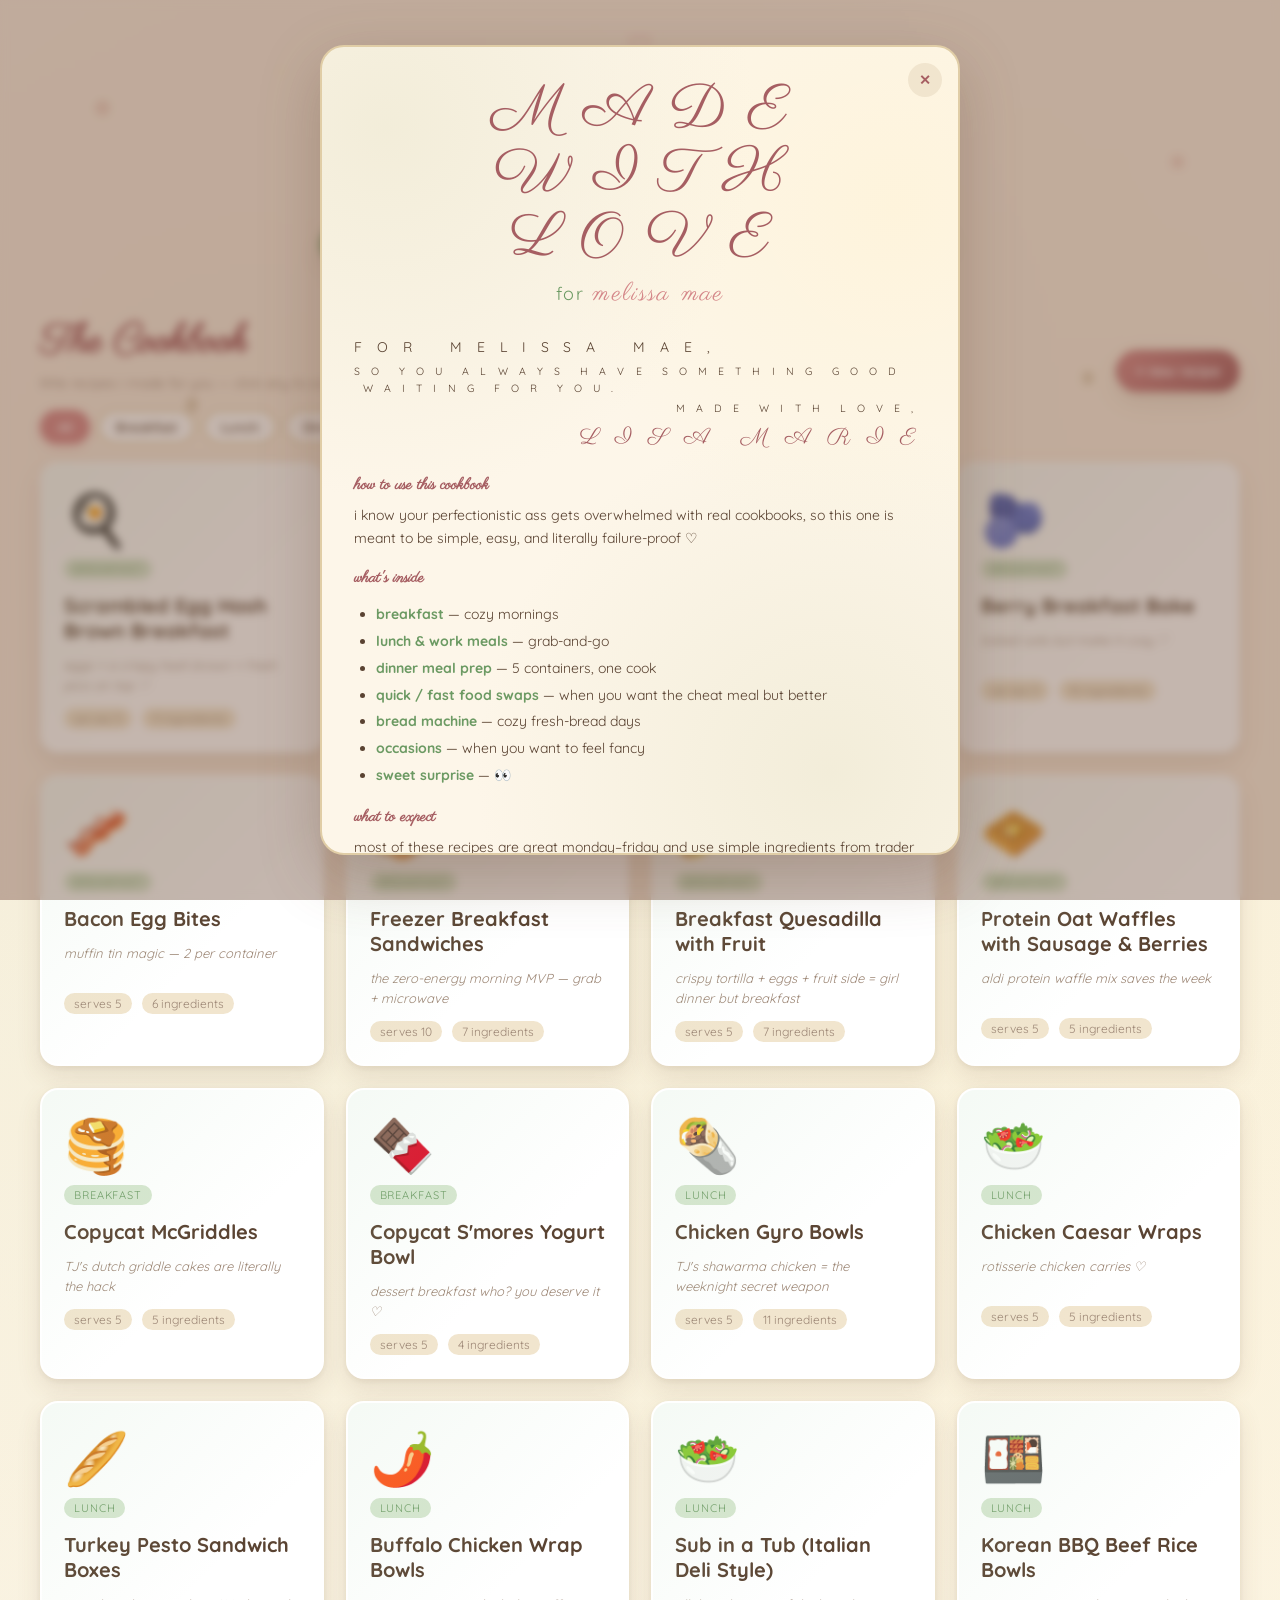
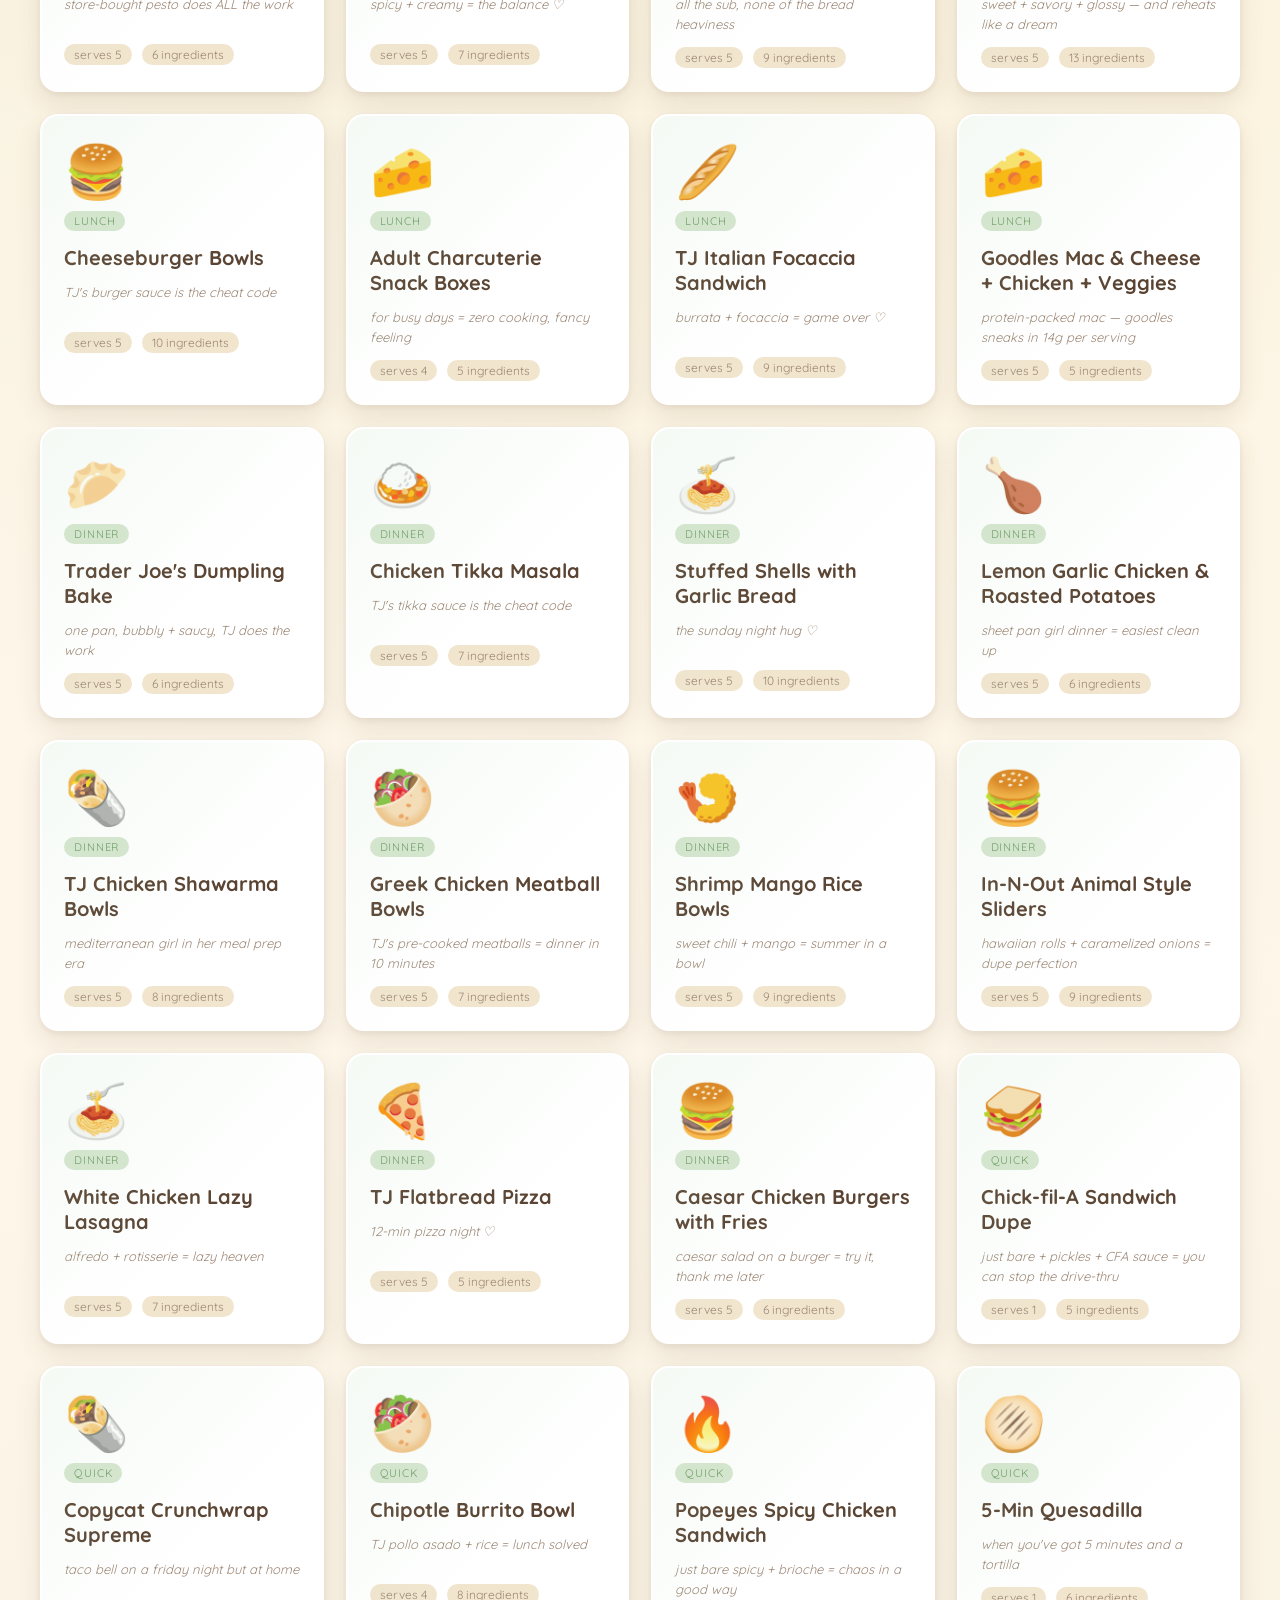
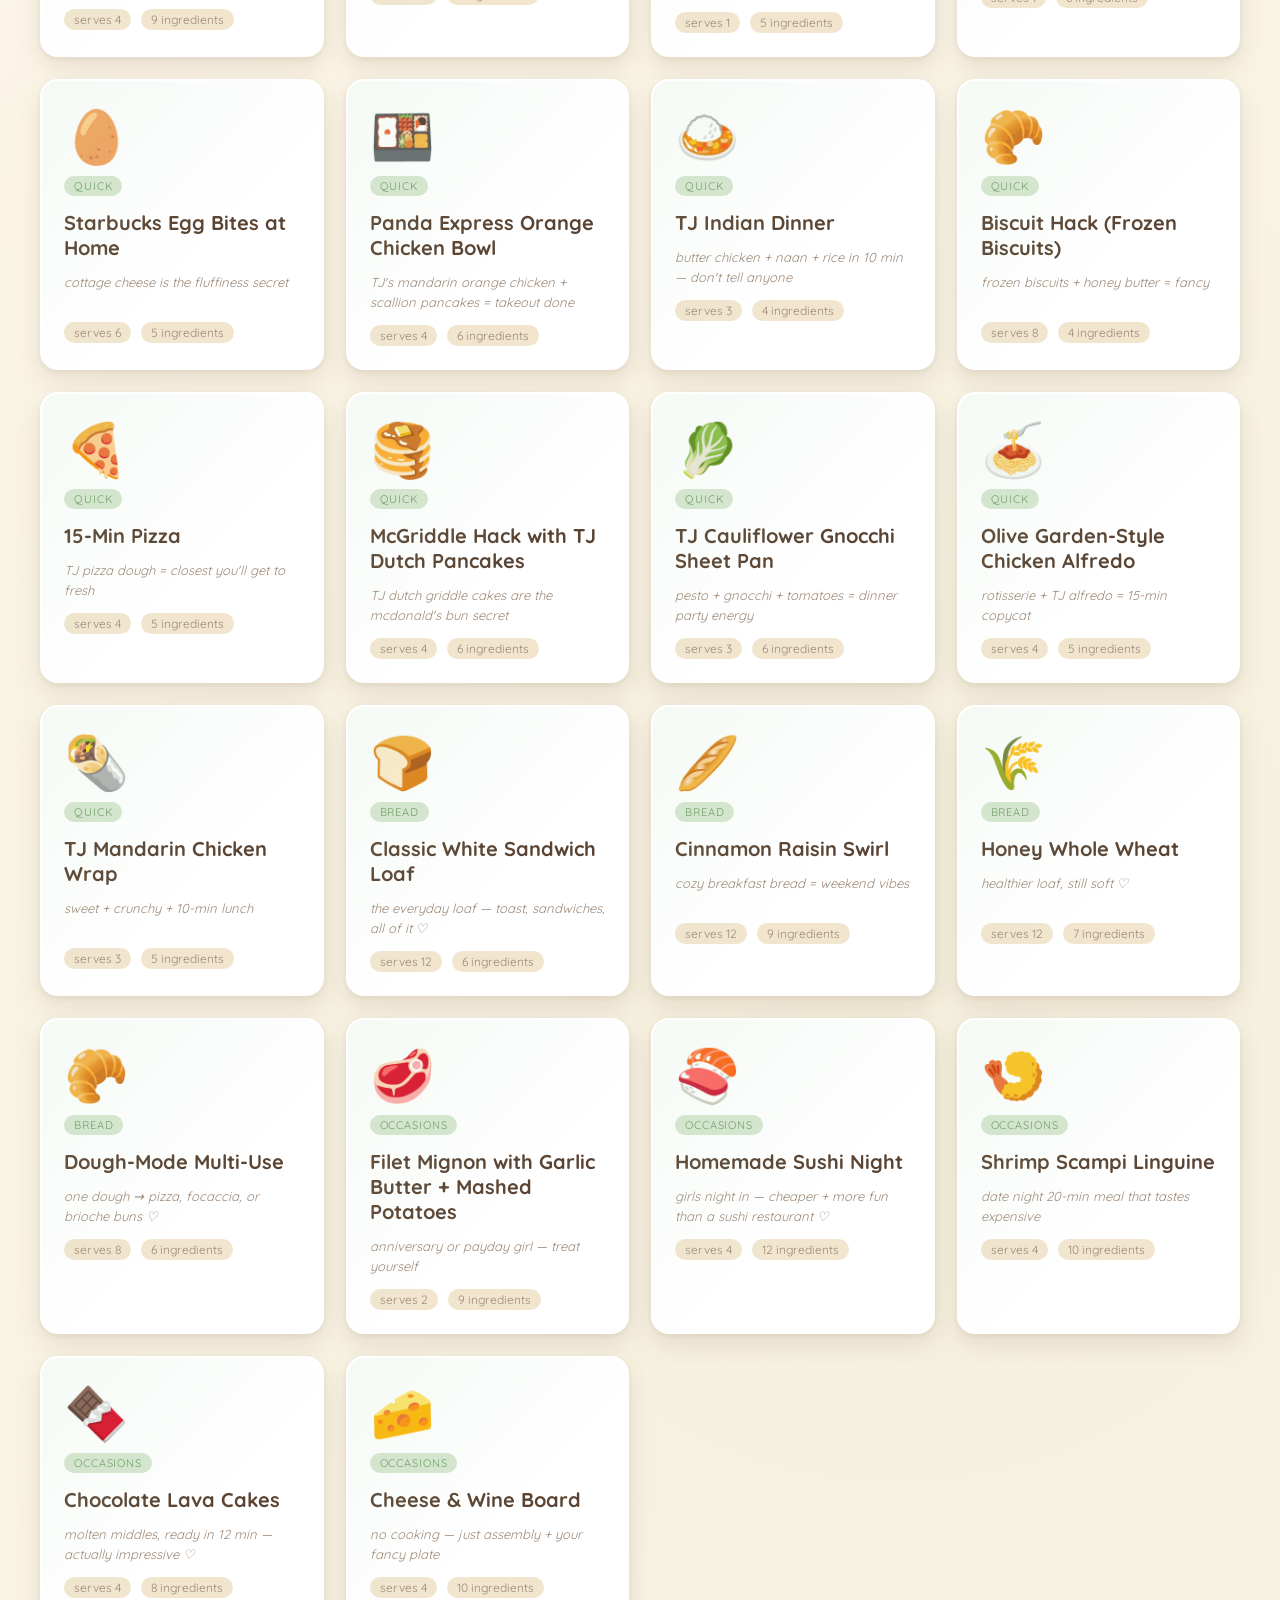
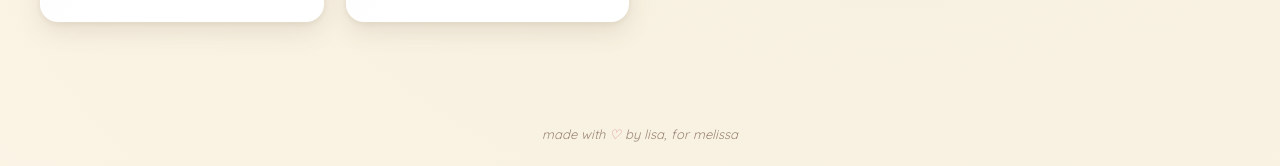
==== commit 82bcf306: "Calico Critters retheme: cleaner Parisienne cursive, pastel palette Swaps the Dancing Script heading" ====
--- a/made-with-love/index.html
+++ b/made-with-love/index.html
@@ -7,7 +7,7 @@
 <link rel="stylesheet" href="style.css" />
 <link rel="preconnect" href="https://fonts.googleapis.com">
 <link rel="preconnect" href="https://fonts.gstatic.com" crossorigin>
-<link href="https://fonts.googleapis.com/css2?family=Dancing+Script:wght@600;700&family=Quicksand:wght@400;500;600;700&display=swap" rel="stylesheet">
+<link href="https://fonts.googleapis.com/css2?family=Parisienne&family=Quicksand:wght@400;500;600;700&display=swap" rel="stylesheet">
 </head>
 <body>
   <div class="bg-patch" aria-hidden="true"></div>
@@ -17,7 +17,7 @@
       <span class="heart">♡</span>
       <h1>Made with Love</h1>
       <span class="tagline">for melissa mae <span class="heart-sm">♡</span></span>
-      <button id="reopenLetter" class="letter-link" title="re-read the letter">♡ read the letter</button>
+      <button id="reopenLetter" class="letter-link" title="re-read the letter">🐰 read the letter</button>
     </div>
     <nav class="tabs">
       <button class="tab active" data-tab="cookbook">Cookbook</button>
--- a/made-with-love/style.css
+++ b/made-with-love/style.css
@@ -1,20 +1,23 @@
-/* ================= Made with Love — for Melissa Mae ================= */
+/* ================= Made with Love — for Melissa Mae (Calico Critters) ================= */
 :root{
-  --cream:        #fff8ee;
-  --cream-deep:   #f5ead5;
-  --cream-edge:   #ead9b5;
-  --strawberry:   #e63946;
-  --strawberry-d: #b8324d;
-  --strawberry-l: #f68191;
-  --leaf:         #3fa755;
-  --leaf-deep:    #2e7a3f;
-  --leaf-soft:    #b8dcba;
-  --flower-ctr:   #ffd04d;
-  --ink:          #4a2e3e;
-  --muted:        #8c7a6c;
-  --blush:        #ffd5e0;
-  --line:         #ead9b5;
-  --shadow:       0 10px 25px rgba(139,82,60,.12), 0 2px 6px rgba(139,82,60,.08);
+  --cream:        #fdf6e9;
+  --cream-deep:   #f1e5ce;
+  --cream-edge:   #e0cda6;
+  --strawberry:   #d48688;   /* dusty blush (primary accent) */
+  --strawberry-d: #a65e62;   /* deep rose (headings) */
+  --strawberry-l: #f4c2c4;   /* soft blush */
+  --leaf:         #9cbf93;   /* sage green */
+  --leaf-deep:    #6c9a63;   /* deeper sage */
+  --leaf-soft:    #d6e6cf;   /* powder sage */
+  --flower-ctr:   #ffdb8a;   /* butter yellow */
+  --ink:          #5a4332;   /* warm brown ink */
+  --muted:        #9d8776;   /* taupe */
+  --blush:        #ffe4e8;   /* powder pink */
+  --powder:       #c8dae8;   /* powder blue accent */
+  --acorn:        #a07858;   /* wood brown */
+  --acorn-d:      #6b4a35;   /* deep wood */
+  --line:         #e0cda6;
+  --shadow:       0 10px 25px rgba(107,74,53,.12), 0 2px 6px rgba(107,74,53,.08);
   --radius:       18px;
 }
 
@@ -32,28 +35,37 @@
   overflow-x:hidden;
 }
 
-/* ================= strawberry + flower backdrop ================= */
+/* ================= Calico Critters cottage backdrop ================= */
 .bg-patch{
   position:fixed; inset:0; z-index:0; pointer-events:none;
   background-image:
-    /* strawberries (red circles with green top + seed dots) */
-    radial-gradient(ellipse 18px 22px at 8% 12%, var(--strawberry) 0 80%, transparent 82%),
-    radial-gradient(ellipse 14px 18px at 92% 18%, var(--strawberry) 0 80%, transparent 82%),
-    radial-gradient(ellipse 16px 20px at 5% 78%, var(--strawberry) 0 80%, transparent 82%),
-    radial-gradient(ellipse 15px 19px at 95% 68%, var(--strawberry) 0 80%, transparent 82%),
-    radial-gradient(ellipse 12px 16px at 15% 45%, var(--strawberry) 0 80%, transparent 82%),
-    radial-gradient(ellipse 13px 17px at 85% 92%, var(--strawberry) 0 80%, transparent 82%),
-    /* white 5-petal flowers (yellow center + white petals approximated) */
-    radial-gradient(circle 5px at 22% 8%, var(--flower-ctr) 0 50%, #fff 52% 100%),
-    radial-gradient(circle 5px at 78% 12%, var(--flower-ctr) 0 50%, #fff 52% 100%),
-    radial-gradient(circle 4px at 12% 88%, var(--flower-ctr) 0 50%, #fff 52% 100%),
-    radial-gradient(circle 5px at 88% 80%, var(--flower-ctr) 0 50%, #fff 52% 100%),
-    radial-gradient(circle 4px at 45% 5%, var(--flower-ctr) 0 50%, #fff 52% 100%),
-    radial-gradient(circle 4px at 55% 95%, var(--flower-ctr) 0 50%, #fff 52% 100%),
-    /* little green leaves */
-    radial-gradient(ellipse 10px 4px at 8% 10%, var(--leaf) 0 80%, transparent 82%),
-    radial-gradient(ellipse 10px 4px at 92% 16%, var(--leaf) 0 80%, transparent 82%);
-  opacity:.22;
+    /* blush mushroom caps (half-circle rose) */
+    radial-gradient(circle 14px at 8% 12%, var(--strawberry) 0 55%, transparent 58%),
+    radial-gradient(circle 12px at 92% 18%, var(--strawberry) 0 55%, transparent 58%),
+    radial-gradient(circle 16px at 5% 78%, var(--strawberry-l) 0 55%, transparent 58%),
+    radial-gradient(circle 13px at 95% 68%, var(--strawberry) 0 55%, transparent 58%),
+    /* tiny acorn dots (warm brown) */
+    radial-gradient(ellipse 8px 10px at 15% 45%, var(--acorn) 0 80%, transparent 82%),
+    radial-gradient(ellipse 7px 9px at 85% 42%, var(--acorn) 0 80%, transparent 82%),
+    radial-gradient(ellipse 8px 10px at 85% 92%, var(--acorn) 0 80%, transparent 82%),
+    radial-gradient(ellipse 6px 8px at 25% 92%, var(--acorn-d) 0 80%, transparent 82%),
+    /* little forest flowers (butter center + blush petals) */
+    radial-gradient(circle 5px at 22% 8%, var(--flower-ctr) 0 45%, var(--blush) 48% 100%),
+    radial-gradient(circle 5px at 78% 12%, var(--flower-ctr) 0 45%, var(--blush) 48% 100%),
+    radial-gradient(circle 4px at 12% 88%, var(--flower-ctr) 0 45%, #fff 48% 100%),
+    radial-gradient(circle 5px at 88% 80%, var(--flower-ctr) 0 45%, var(--blush) 48% 100%),
+    radial-gradient(circle 4px at 45% 5%, var(--flower-ctr) 0 45%, #fff 48% 100%),
+    radial-gradient(circle 4px at 55% 95%, var(--flower-ctr) 0 45%, var(--blush) 48% 100%),
+    radial-gradient(circle 3px at 35% 60%, var(--flower-ctr) 0 45%, var(--powder) 48% 100%),
+    radial-gradient(circle 3px at 65% 30%, var(--flower-ctr) 0 45%, var(--powder) 48% 100%),
+    /* clover leaves (sage) */
+    radial-gradient(circle 6px at 18% 30%, var(--leaf) 0 70%, transparent 72%),
+    radial-gradient(circle 6px at 21% 32%, var(--leaf) 0 70%, transparent 72%),
+    radial-gradient(circle 6px at 19% 34%, var(--leaf-deep) 0 70%, transparent 72%),
+    radial-gradient(circle 6px at 80% 60%, var(--leaf) 0 70%, transparent 72%),
+    radial-gradient(circle 6px at 83% 62%, var(--leaf) 0 70%, transparent 72%),
+    radial-gradient(circle 6px at 81% 64%, var(--leaf-deep) 0 70%, transparent 72%);
+  opacity:.28;
 }
 
 /* ================= topbar ================= */
@@ -69,8 +81,8 @@
 .brand .heart-sm{ color:var(--strawberry); font-size:14px; }
 @keyframes pulse{0%,100%{transform:scale(1)}50%{transform:scale(1.15)}}
 .brand h1{
-  font-family:'Dancing Script', cursive;
-  font-size:56px; color:var(--strawberry-d); margin:4px 0 0; font-weight:700;
+  font-family:'Parisienne', cursive;
+  font-size:62px; color:var(--strawberry-d); margin:4px 0 0; font-weight:400;
   letter-spacing:.5px;
   text-shadow: 0 2px 0 rgba(255,255,255,.6);
 }
@@ -86,7 +98,7 @@
   padding:4px 12px; border-radius:999px;
   transition: background .15s;
 }
-.letter-link:hover{ background:rgba(230,57,70,.08); }
+.letter-link:hover{ background:rgba(212,134,136,.08); }
 
 .tabs{
   display:flex; gap:8px; justify-content:center;
@@ -119,7 +131,7 @@
   margin:20px 0 18px;
 }
 .view-head h2{
-  font-family:'Dancing Script', cursive;
+  font-family:'Parisienne', cursive;
   font-size:40px; color:var(--strawberry-d); margin:0;
 }
 .sub{ color:var(--muted); margin:4px 0 0; font-size:14px; }
@@ -134,7 +146,7 @@
   background:linear-gradient(135deg, var(--strawberry), var(--strawberry-d));
   color:#fff; box-shadow:var(--shadow);
 }
-.btn-soft:hover{ transform:translateY(-1px); box-shadow:0 14px 30px rgba(184,50,77,.25); }
+.btn-soft:hover{ transform:translateY(-1px); box-shadow:0 14px 30px rgba(166,94,98,.25); }
 .btn-soft.big{ padding:14px 32px; font-size:16px; }
 .btn-ghost{
   background:#fff; color:var(--leaf-deep); border-color:var(--line);
@@ -155,7 +167,7 @@
 .chip:hover{ background:var(--cream); border-color:var(--leaf-soft); }
 .chip.active{
   background:var(--strawberry); color:#fff; border-color:var(--strawberry);
-  box-shadow:0 4px 12px rgba(230,57,70,.25);
+  box-shadow:0 4px 12px rgba(212,134,136,.25);
 }
 
 /* ================= sticky-note tips ================= */
@@ -173,11 +185,11 @@
 }
 .sticky-note::before{
   content:""; position:absolute; top:-8px; left:50%; transform:translateX(-50%);
-  width:70px; height:16px; background:rgba(230,57,70,.35);
+  width:70px; height:16px; background:rgba(212,134,136,.35);
   border-radius:2px;
 }
 .sticky-note h4{
-  font-family:'Dancing Script', cursive;
+  font-family:'Parisienne', cursive;
   margin:0 0 8px; color:var(--ink); font-size:22px;
 }
 .sticky-note ul{ margin:0; padding-left:18px; line-height:1.6; font-size:13px; color:var(--ink); }
@@ -229,7 +241,7 @@
 /* ================= modal shared ================= */
 .modal{
   position:fixed; inset:0; z-index:50;
-  background:rgba(74,46,62,.4); backdrop-filter: blur(4px);
+  background:rgba(107,74,53,.4); backdrop-filter: blur(4px);
   display:flex; align-items:center; justify-content:center; padding:20px;
   animation:fadeIn .2s ease;
 }
@@ -237,7 +249,7 @@
 .modal-card{
   background:#fff; border-radius:24px;
   max-width:640px; width:100%; max-height:90vh; overflow-y:auto;
-  padding:32px; position:relative; box-shadow:0 20px 60px rgba(74,46,62,.3);
+  padding:32px; position:relative; box-shadow:0 20px 60px rgba(107,74,53,.3);
   border:2px solid var(--line);
 }
 .modal-card.small{ max-width:460px; }
@@ -250,7 +262,7 @@
 .modal-close:hover{ background:var(--blush) }
 
 .modal-card h3{
-  font-family:'Dancing Script', cursive;
+  font-family:'Parisienne', cursive;
   font-size:34px; color:var(--strawberry-d); margin:0 0 6px;
 }
 .modal-card h4{ color:var(--strawberry-d); margin:18px 0 8px; font-size:16px; }
@@ -293,9 +305,9 @@
   text-align:center;
 }
 .letter-title{
-  font-family:'Dancing Script', cursive;
-  font-size:52px; line-height:1; color:var(--strawberry-d);
-  letter-spacing:8px; font-weight:700;
+  font-family:'Parisienne', cursive;
+  font-size:58px; line-height:1.1; color:var(--strawberry-d);
+  letter-spacing:2px; font-weight:400;
   margin-bottom:6px;
 }
 .letter-subtitle{
@@ -304,7 +316,7 @@
   margin-bottom:24px; letter-spacing:.12em;
   text-transform:lowercase;
 }
-.letter-subtitle span{ font-family:'Dancing Script', cursive; font-size:26px; color:var(--strawberry); }
+.letter-subtitle span{ font-family:'Parisienne', cursive; font-size:26px; color:var(--strawberry); }
 
 .letter-line{
   font-size:12px; color:var(--ink); letter-spacing:.24em;
@@ -312,11 +324,11 @@
 }
 .letter-line.small{ font-size:10.5px; }
 .letter-line.right{ text-align:right; padding-right:10px; }
-.letter-line.sign{ font-family:'Dancing Script', cursive; font-size:22px; letter-spacing:.1em; color:var(--strawberry-d); }
+.letter-line.sign{ font-family:'Parisienne', cursive; font-size:22px; letter-spacing:.1em; color:var(--strawberry-d); }
 .letter-line.spaced{ word-spacing:.3em; }
 
 .letter-h{
-  font-family:'Dancing Script', cursive;
+  font-family:'Parisienne', cursive;
   font-size:26px; color:var(--strawberry-d);
   margin:22px 0 6px;
   text-align:left;
@@ -331,7 +343,7 @@
   color:#fff; padding:14px 18px; border-radius:12px;
   font-weight:700; font-size:14px; letter-spacing:.02em;
   margin:20px 0 20px;
-  box-shadow: 0 6px 16px rgba(230,57,70,.25);
+  box-shadow: 0 6px 16px rgba(212,134,136,.25);
 }
 .no-stress span{ display:block; font-weight:400; font-size:12px; font-style:italic; margin-top:4px; opacity:.9; }
 
@@ -381,7 +393,7 @@
 .day-col.today{ border-color:var(--strawberry-l); }
 .day-col h4{
   margin:0 0 4px; color:var(--strawberry-d);
-  font-family:'Dancing Script', cursive; font-size:24px;
+  font-family:'Parisienne', cursive; font-size:24px;
 }
 .day-col .date{
   font-size:11px; color:var(--muted); margin-bottom:10px;
@@ -496,10 +508,10 @@
 }
 .empty-state .big{ font-size:56px; display:block; margin-bottom:10px; }
 .empty-state h3{
-  font-family:'Dancing Script', cursive;
+  font-family:'Parisienne', cursive;
   color:var(--strawberry-d); font-size:32px; margin:0 0 6px;
 }
-.empty-state.sweets{ background:linear-gradient(135deg, #fff0f3, #fff); }
+.empty-state.sweets{ background:linear-gradient(135deg, var(--blush), #fff); }
 .empty-state p{ margin:4px 0; }
 
 /* ================= saved ================= */
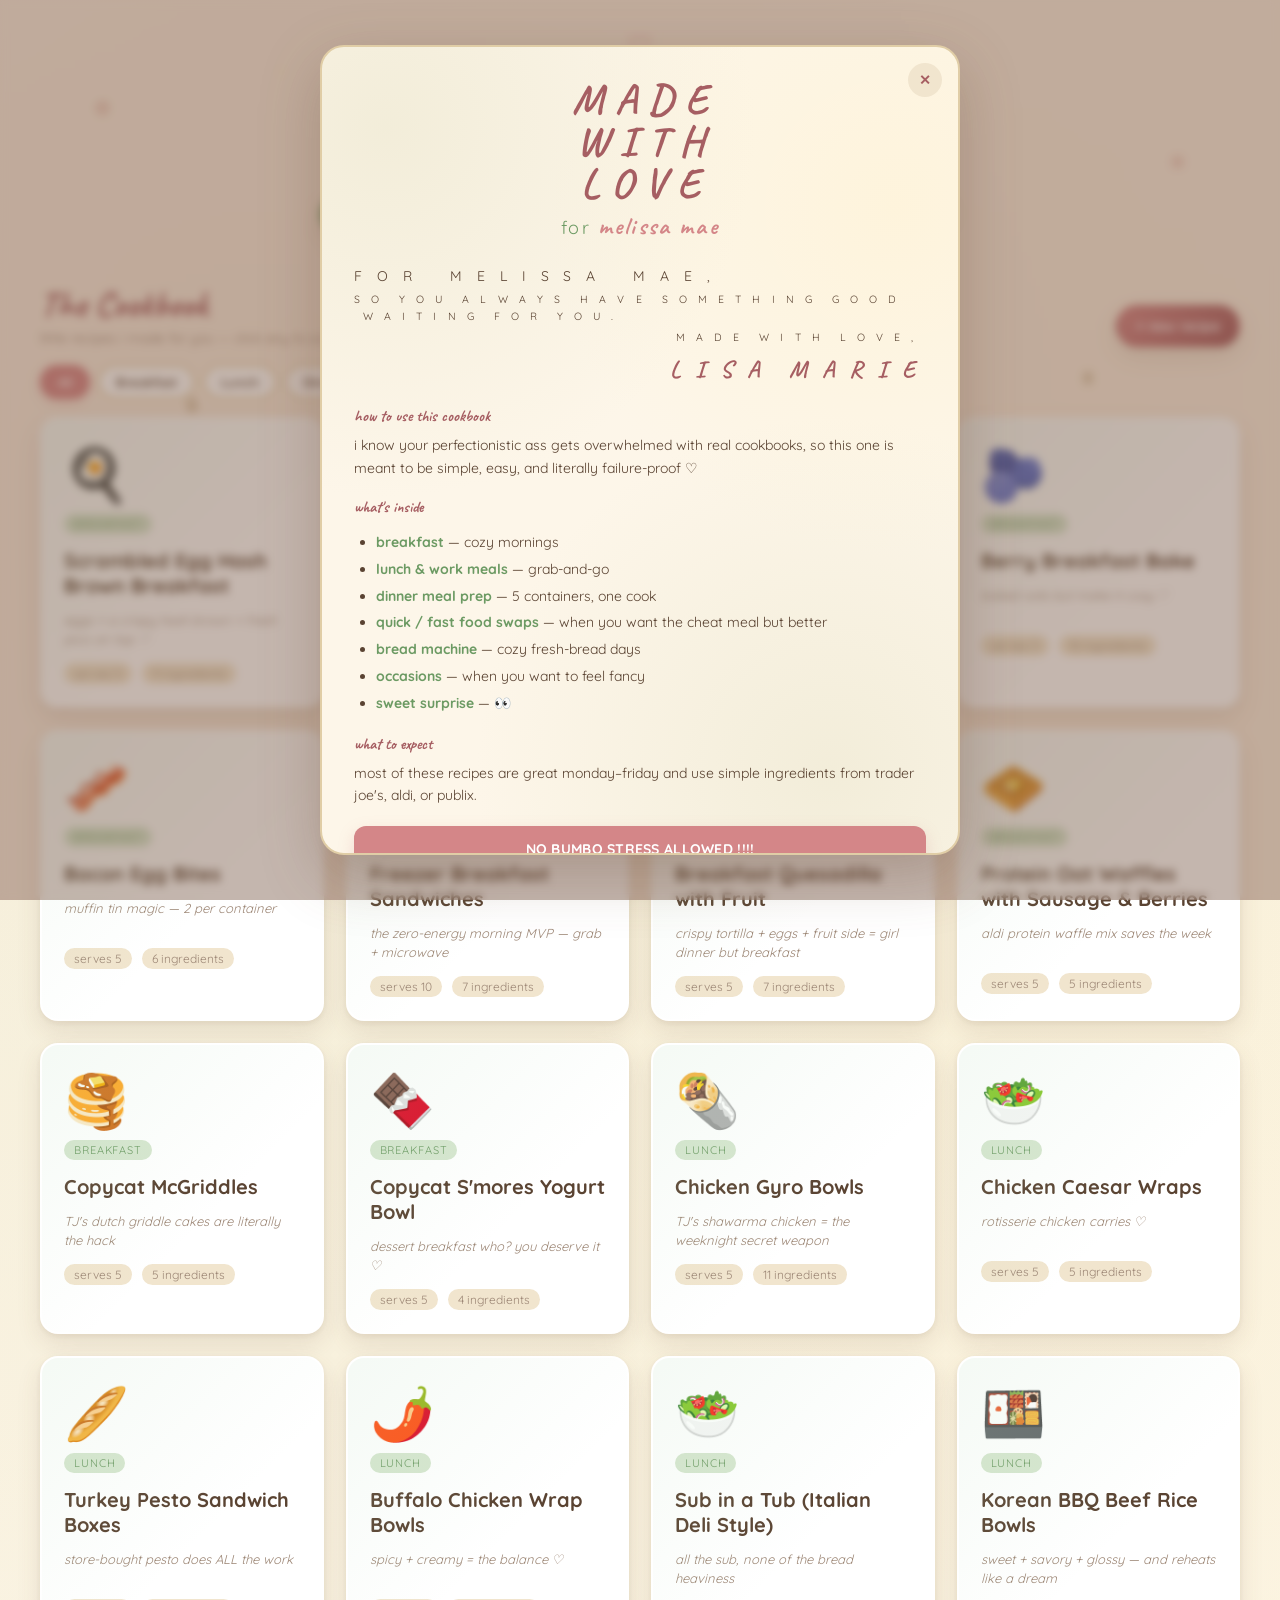
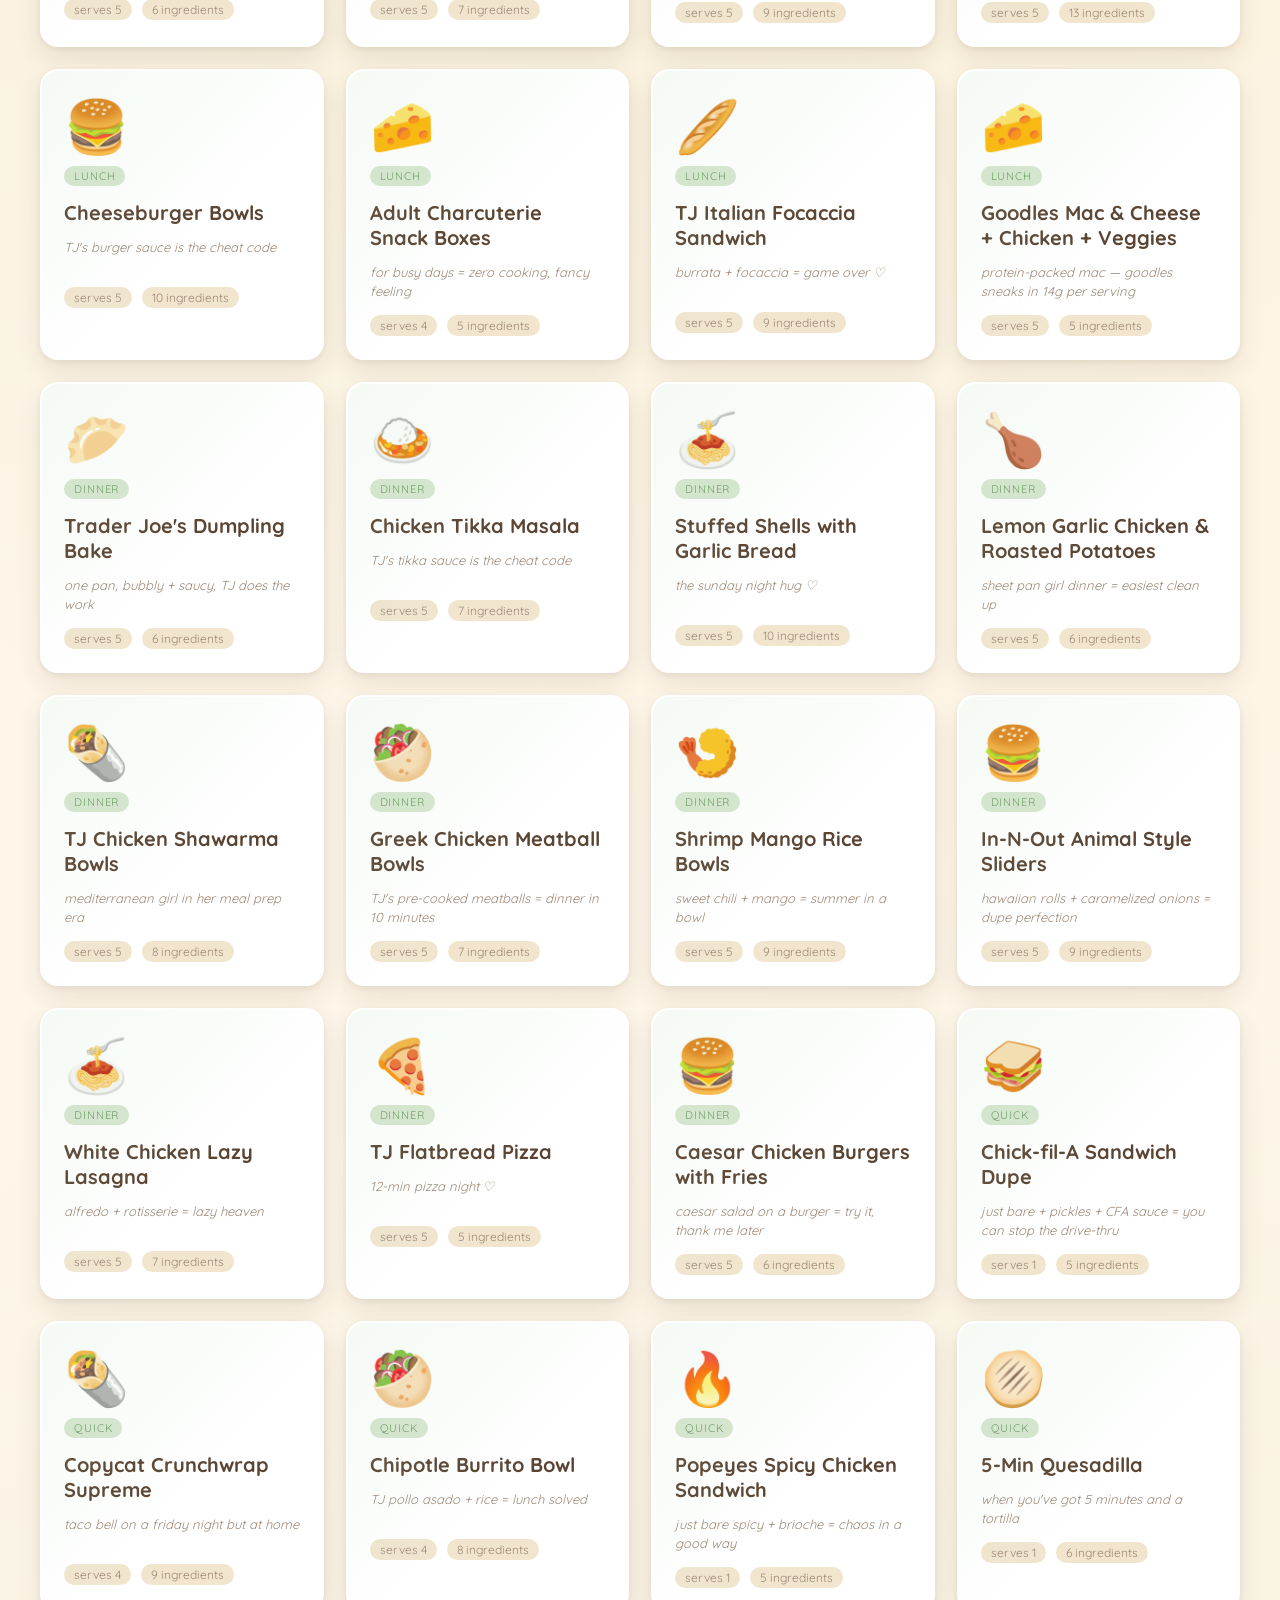
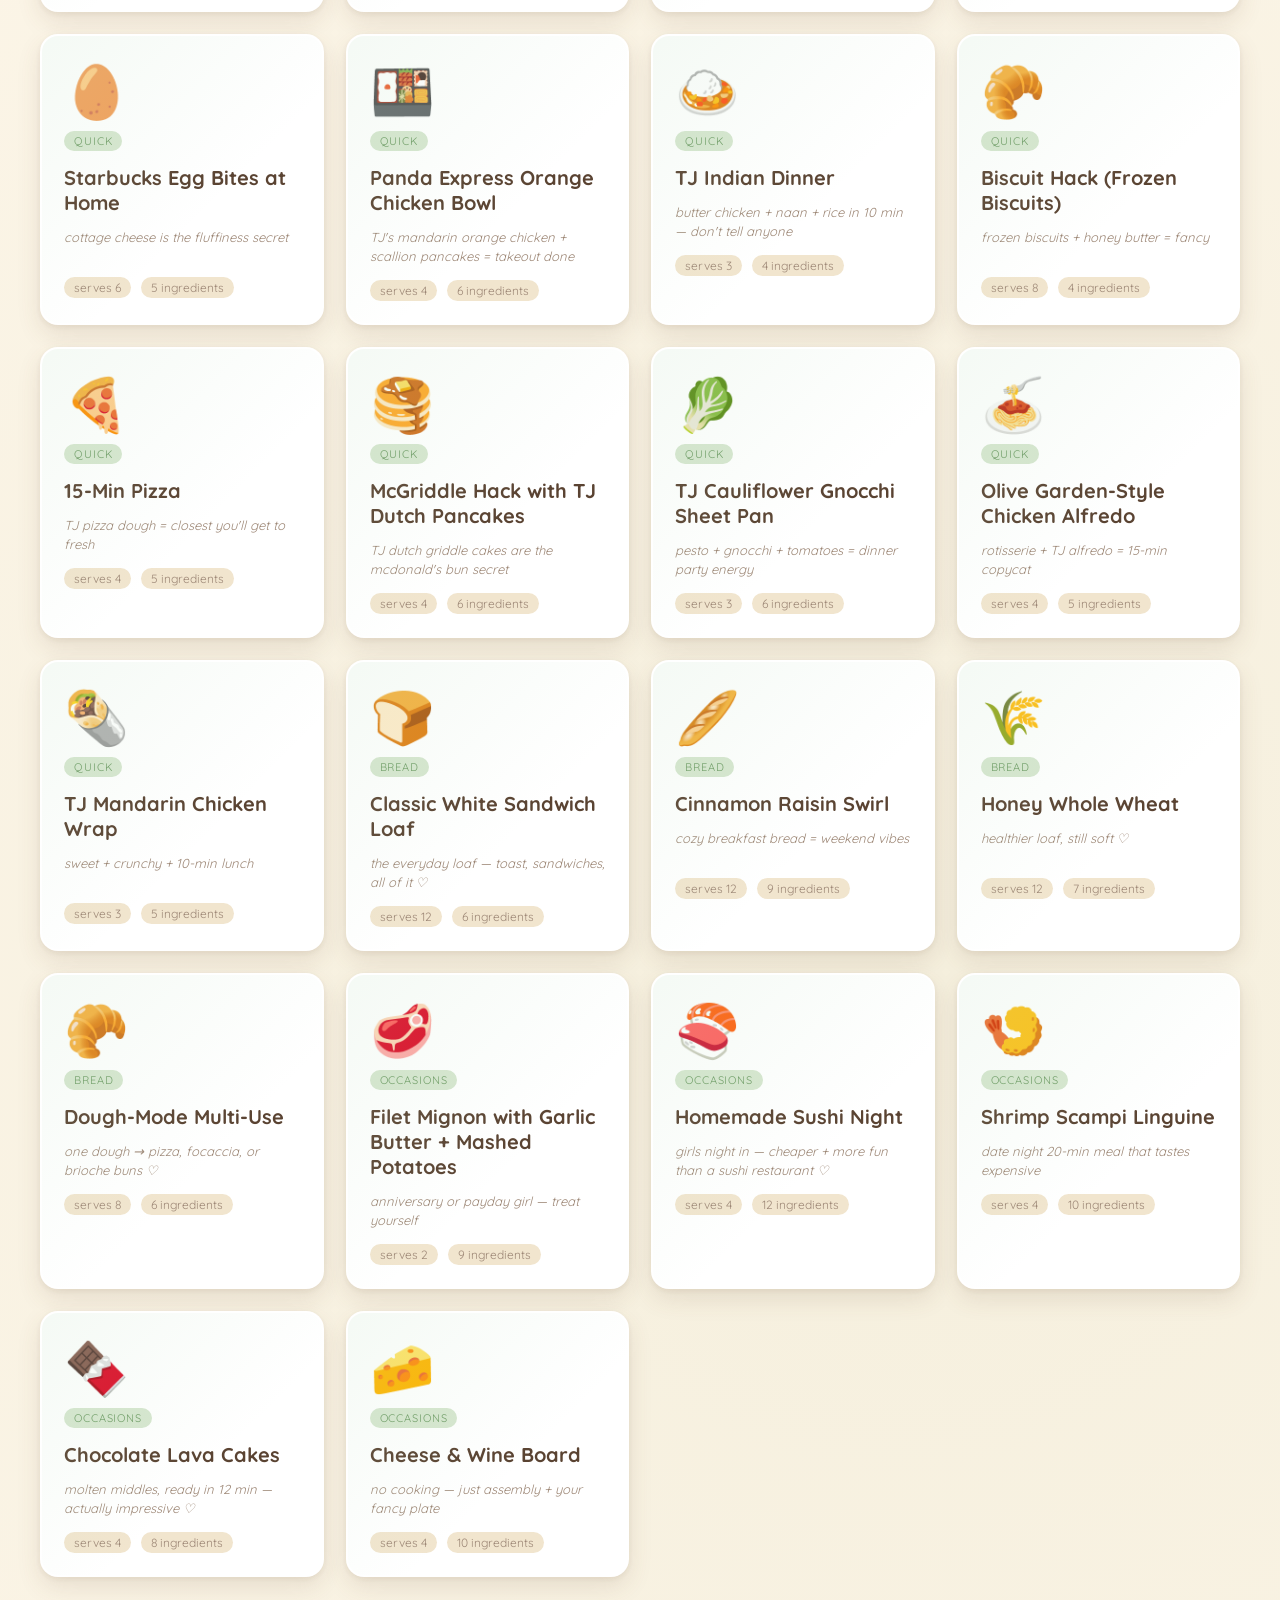
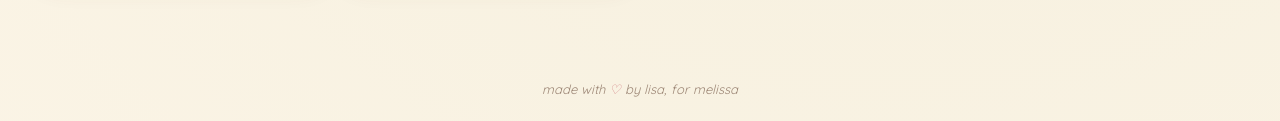
==== commit c3ce84bf: "Font swap to Caveat, shrink headings, letter every load Replaces Parisienne (too flowy and oversized" ====
--- a/made-with-love/index.html
+++ b/made-with-love/index.html
@@ -7,7 +7,7 @@
 <link rel="stylesheet" href="style.css" />
 <link rel="preconnect" href="https://fonts.googleapis.com">
 <link rel="preconnect" href="https://fonts.gstatic.com" crossorigin>
-<link href="https://fonts.googleapis.com/css2?family=Parisienne&family=Quicksand:wght@400;500;600;700&display=swap" rel="stylesheet">
+<link href="https://fonts.googleapis.com/css2?family=Caveat:wght@500;600;700&family=Quicksand:wght@400;500;600;700&display=swap" rel="stylesheet">
 </head>
 <body>
   <div class="bg-patch" aria-hidden="true"></div>
@@ -17,7 +17,7 @@
       <span class="heart">♡</span>
       <h1>Made with Love</h1>
       <span class="tagline">for melissa mae <span class="heart-sm">♡</span></span>
-      <button id="reopenLetter" class="letter-link" title="re-read the letter">🐰 read the letter</button>
+      <button id="reopenLetter" class="letter-link" title="re-read the letter">♡ read the letter</button>
     </div>
     <nav class="tabs">
       <button class="tab active" data-tab="cookbook">Cookbook</button>
--- a/made-with-love/style.css
+++ b/made-with-love/style.css
@@ -81,10 +81,10 @@
 .brand .heart-sm{ color:var(--strawberry); font-size:14px; }
 @keyframes pulse{0%,100%{transform:scale(1)}50%{transform:scale(1.15)}}
 .brand h1{
-  font-family:'Parisienne', cursive;
-  font-size:62px; color:var(--strawberry-d); margin:4px 0 0; font-weight:400;
+  font-family:'Caveat', cursive;
+  font-size:44px; color:var(--strawberry-d); margin:4px 0 0; font-weight:700;
   letter-spacing:.5px;
-  text-shadow: 0 2px 0 rgba(255,255,255,.6);
+  text-shadow: 0 1px 0 rgba(255,255,255,.5);
 }
 .brand .tagline{
   display:block; color:var(--muted); font-size:15px; margin-top:-2px;
@@ -131,8 +131,9 @@
   margin:20px 0 18px;
 }
 .view-head h2{
-  font-family:'Parisienne', cursive;
-  font-size:40px; color:var(--strawberry-d); margin:0;
+  font-family:'Caveat', cursive;
+  font-size:36px; color:var(--strawberry-d); margin:0; font-weight:700;
+  line-height:1.1;
 }
 .sub{ color:var(--muted); margin:4px 0 0; font-size:14px; }
 
@@ -189,8 +190,8 @@
   border-radius:2px;
 }
 .sticky-note h4{
-  font-family:'Parisienne', cursive;
-  margin:0 0 8px; color:var(--ink); font-size:22px;
+  font-family:'Caveat', cursive;
+  margin:0 0 8px; color:var(--ink); font-size:24px; font-weight:700;
 }
 .sticky-note ul{ margin:0; padding-left:18px; line-height:1.6; font-size:13px; color:var(--ink); }
 .sticky-note li{ margin-bottom:4px; }
@@ -262,8 +263,8 @@
 .modal-close:hover{ background:var(--blush) }
 
 .modal-card h3{
-  font-family:'Parisienne', cursive;
-  font-size:34px; color:var(--strawberry-d); margin:0 0 6px;
+  font-family:'Caveat', cursive;
+  font-size:32px; color:var(--strawberry-d); margin:0 0 6px; font-weight:700;
 }
 .modal-card h4{ color:var(--strawberry-d); margin:18px 0 8px; font-size:16px; }
 
@@ -305,9 +306,9 @@
   text-align:center;
 }
 .letter-title{
-  font-family:'Parisienne', cursive;
-  font-size:58px; line-height:1.1; color:var(--strawberry-d);
-  letter-spacing:2px; font-weight:400;
+  font-family:'Caveat', cursive;
+  font-size:42px; line-height:1; color:var(--strawberry-d);
+  letter-spacing:1px; font-weight:700;
   margin-bottom:6px;
 }
 .letter-subtitle{
@@ -316,7 +317,7 @@
   margin-bottom:24px; letter-spacing:.12em;
   text-transform:lowercase;
 }
-.letter-subtitle span{ font-family:'Parisienne', cursive; font-size:26px; color:var(--strawberry); }
+.letter-subtitle span{ font-family:'Caveat', cursive; font-size:24px; color:var(--strawberry); font-weight:700; }
 
 .letter-line{
   font-size:12px; color:var(--ink); letter-spacing:.24em;
@@ -324,12 +325,12 @@
 }
 .letter-line.small{ font-size:10.5px; }
 .letter-line.right{ text-align:right; padding-right:10px; }
-.letter-line.sign{ font-family:'Parisienne', cursive; font-size:22px; letter-spacing:.1em; color:var(--strawberry-d); }
+.letter-line.sign{ font-family:'Caveat', cursive; font-size:24px; letter-spacing:.04em; color:var(--strawberry-d); font-weight:700; }
 .letter-line.spaced{ word-spacing:.3em; }
 
 .letter-h{
-  font-family:'Parisienne', cursive;
-  font-size:26px; color:var(--strawberry-d);
+  font-family:'Caveat', cursive;
+  font-size:26px; color:var(--strawberry-d); font-weight:700;
   margin:22px 0 6px;
   text-align:left;
 }
@@ -393,7 +394,7 @@
 .day-col.today{ border-color:var(--strawberry-l); }
 .day-col h4{
   margin:0 0 4px; color:var(--strawberry-d);
-  font-family:'Parisienne', cursive; font-size:24px;
+  font-family:'Caveat', cursive; font-size:26px; font-weight:700;
 }
 .day-col .date{
   font-size:11px; color:var(--muted); margin-bottom:10px;
@@ -508,8 +509,8 @@
 }
 .empty-state .big{ font-size:56px; display:block; margin-bottom:10px; }
 .empty-state h3{
-  font-family:'Parisienne', cursive;
-  color:var(--strawberry-d); font-size:32px; margin:0 0 6px;
+  font-family:'Caveat', cursive;
+  color:var(--strawberry-d); font-size:32px; margin:0 0 6px; font-weight:700;
 }
 .empty-state.sweets{ background:linear-gradient(135deg, var(--blush), #fff); }
 .empty-state p{ margin:4px 0; }
@@ -549,7 +550,7 @@
 
 /* ================= responsive ================= */
 @media (max-width: 900px){
-  .brand h1{ font-size:42px; }
+  .brand h1{ font-size:36px; }
   main{ padding:16px 18px 60px; }
   .topbar{ padding:22px 18px 8px; }
   .week-grid{ grid-template-columns:1fr; }
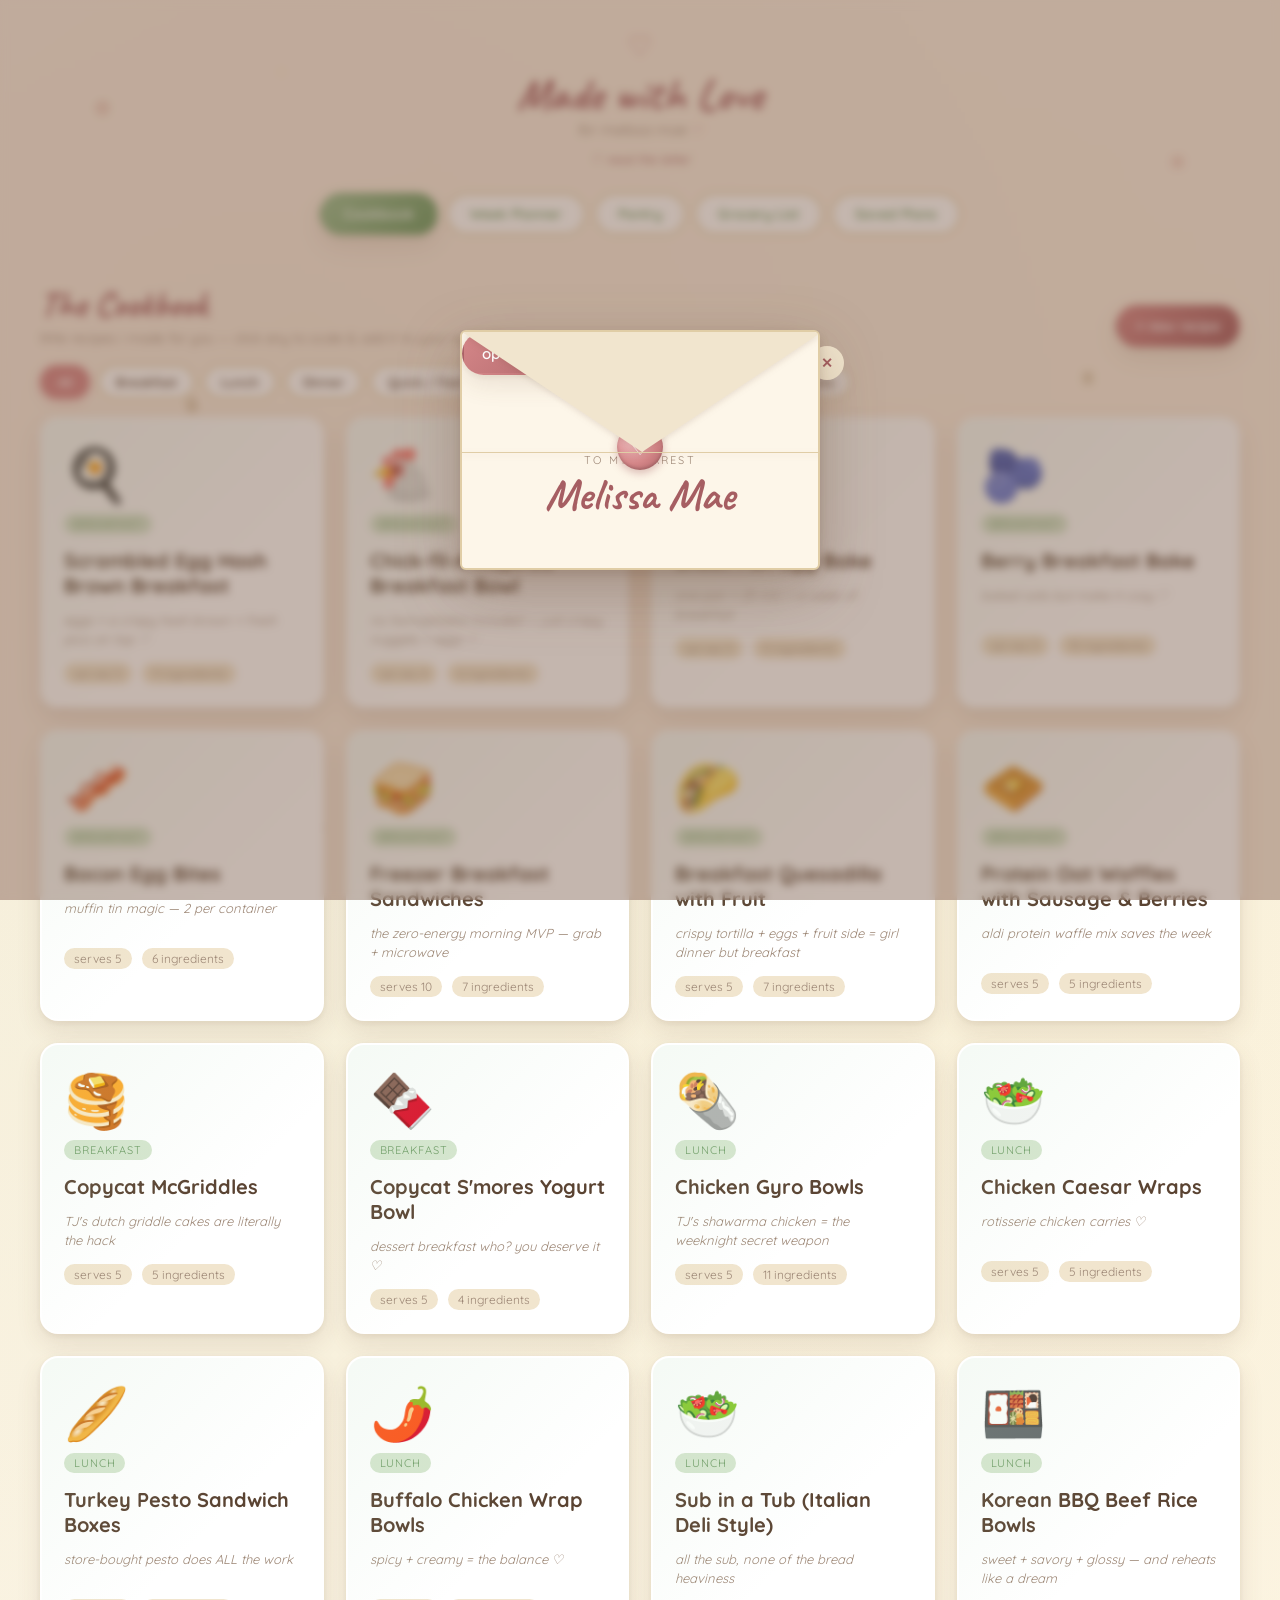
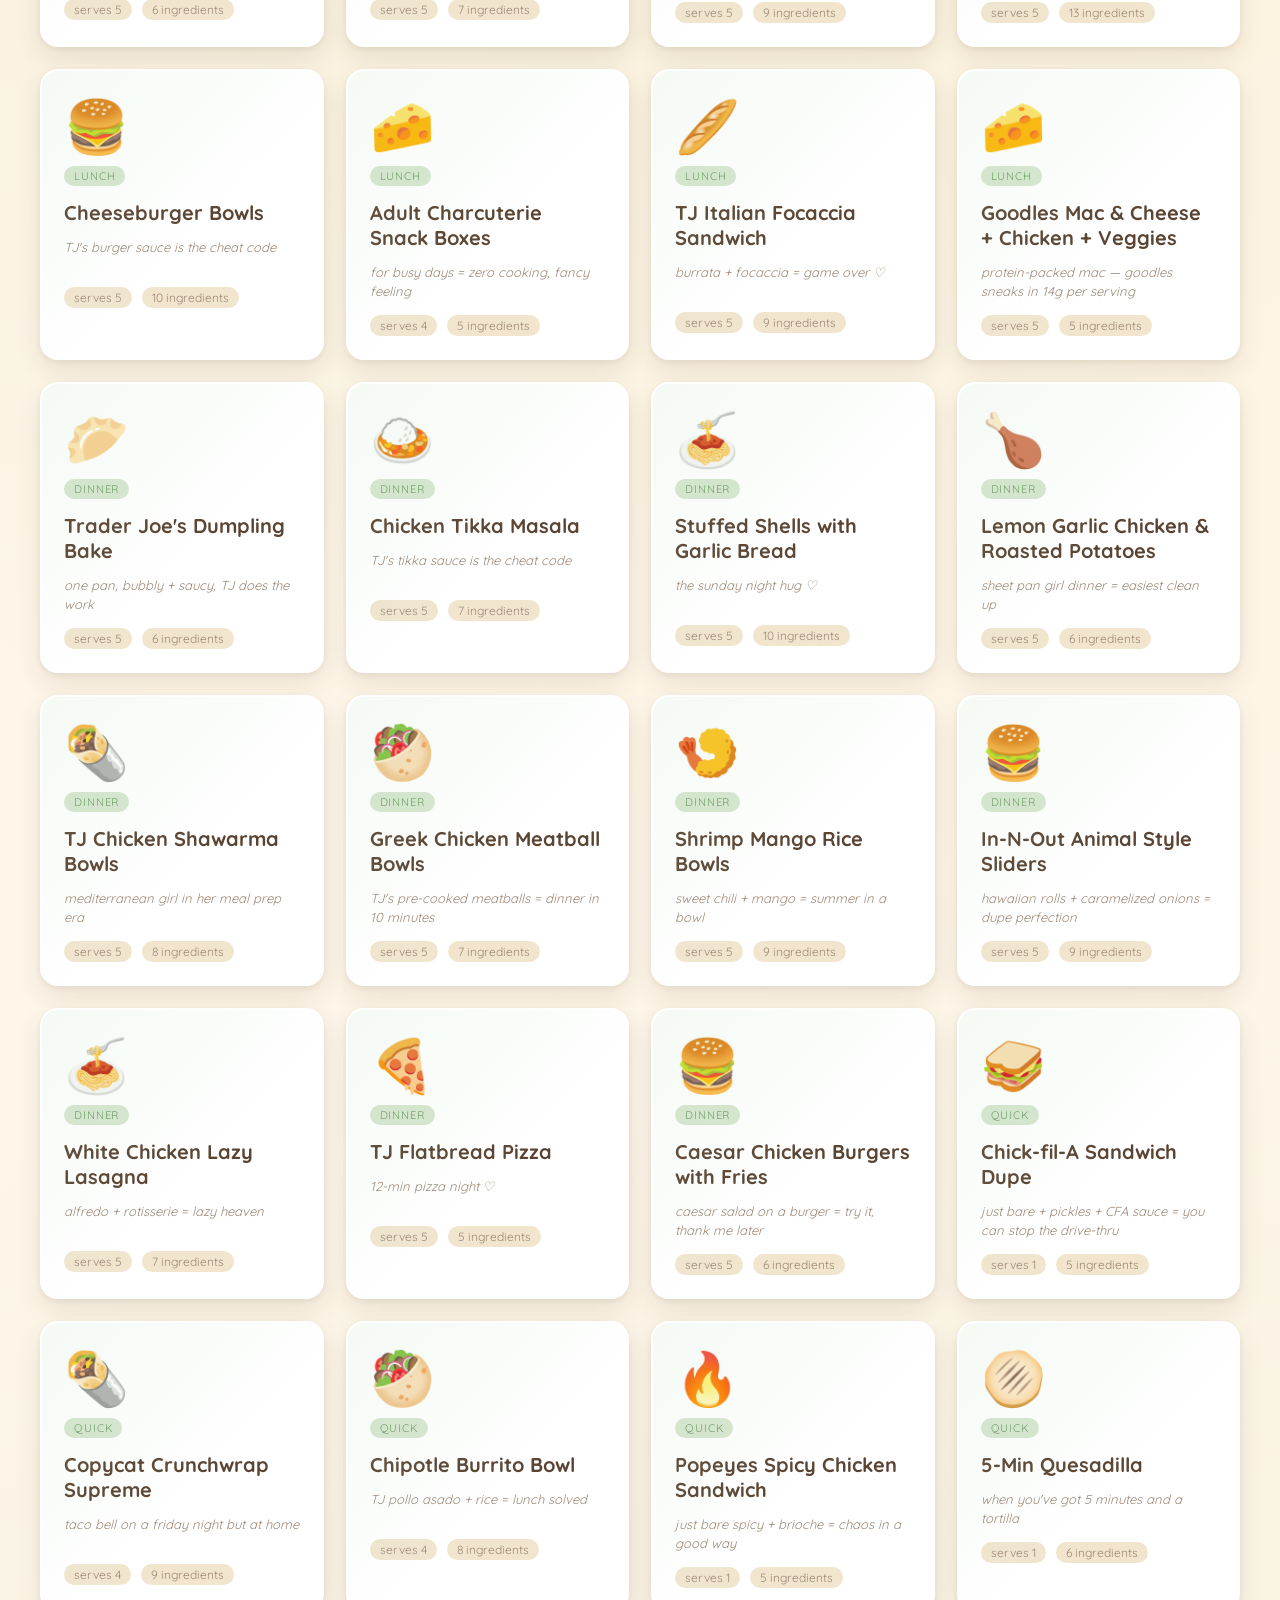
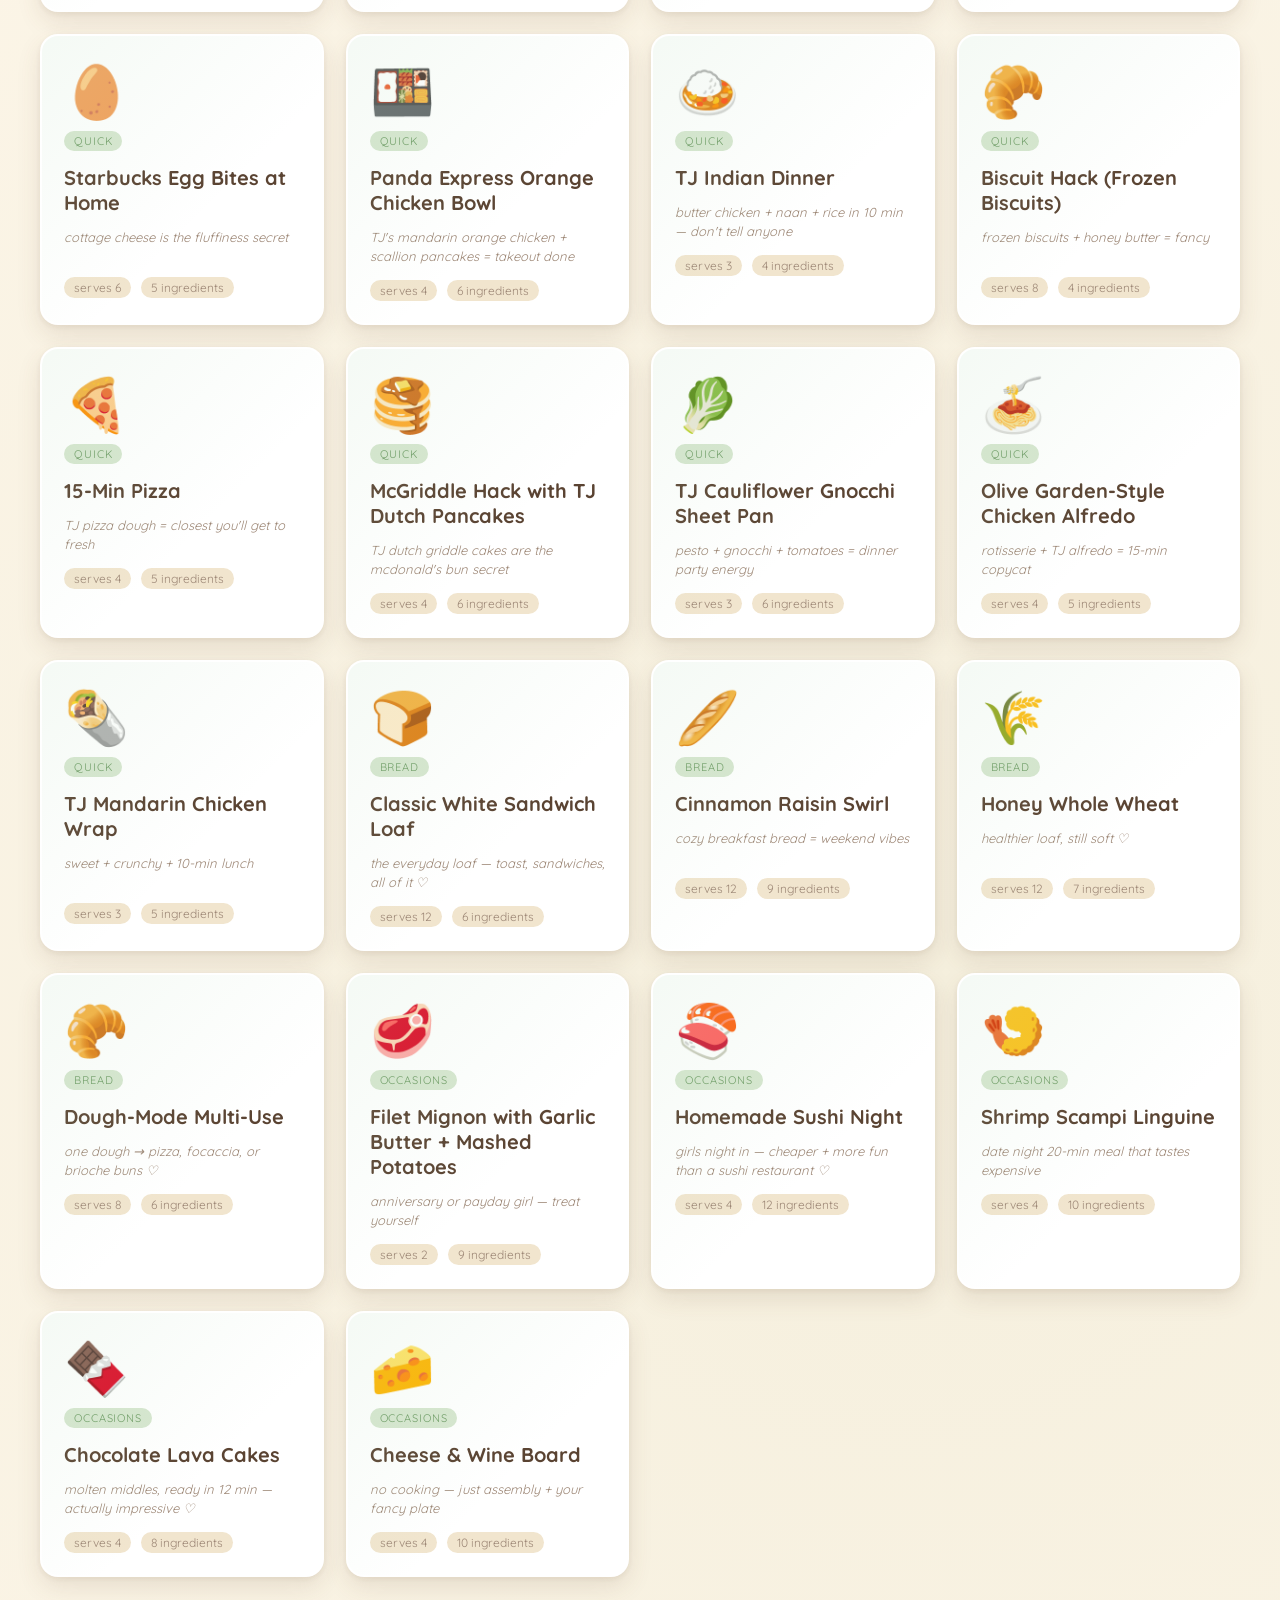
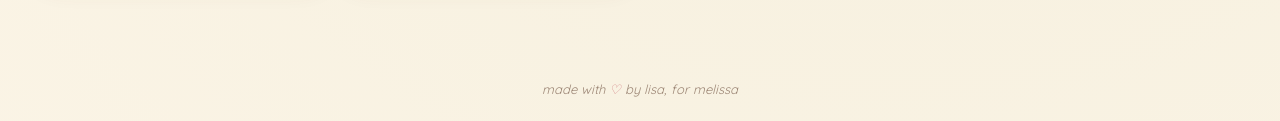
==== commit e2bfb4fc: "Envelope reveal + image-URL preview + letter every load Wraps the welcome modal in a two-stage revea" ====
--- a/made-with-love/index.html
+++ b/made-with-love/index.html
@@ -114,7 +114,19 @@
 
   <!-- WELCOME / LETTER modal -->
   <div id="welcomeModal" class="modal hidden" role="dialog" aria-modal="true">
-    <div class="modal-card letter-card">
+    <div class="envelope-stage" id="envelopeStage">
+      <button class="modal-close" data-close>✕</button>
+      <div class="envelope" id="envelope">
+        <div class="envelope-flap"></div>
+        <div class="envelope-front">
+          <div class="env-to">to my dearest</div>
+          <div class="env-name">Melissa Mae</div>
+          <div class="env-seal">♡</div>
+        </div>
+        <button class="btn btn-soft open-envelope-btn" id="openEnvelopeBtn">open the letter ♡</button>
+      </div>
+    </div>
+    <div class="modal-card letter-card letter-stage hidden" id="letterStage">
       <button class="modal-close" data-close>✕</button>
       <div class="letter-title">M A D E<br/>W I T H<br/>L O V E</div>
       <div class="letter-subtitle">for <span>Melissa Mae</span></div>
@@ -199,7 +211,10 @@
       <h3 id="editTitle">New Recipe</h3>
       <label class="field"><span>Name</span><input id="edName" type="text" placeholder="e.g. Honey Garlic Salmon"/></label>
       <label class="field"><span>A little note ♡</span><input id="edNote" type="text" placeholder="the one you loved last winter..."/></label>
-      <label class="field"><span>Image URL (optional)</span><input id="edImage" type="url" placeholder="paste an image link — unsplash, pinterest, etc"/></label>
+      <label class="field"><span>Image URL (optional) — must be a direct image link ending in .jpg / .png / .webp</span>
+        <input id="edImage" type="url" placeholder="e.g. https://images.unsplash.com/photo-....jpg"/>
+        <div class="img-preview" id="edImagePreview"></div>
+      </label>
       <label class="field"><span>Base servings</span><input id="edServings" type="number" min="1" value="5"/></label>
       <label class="field"><span>Category</span>
         <select id="edCategory">
--- a/made-with-love/style.css
+++ b/made-with-love/style.css
@@ -294,6 +294,89 @@
   margin-top:20px; flex-wrap:wrap;
 }
 
+/* ================= envelope reveal ================= */
+.envelope-stage{
+  position:relative; width:100%; max-width:440px;
+  display:flex; flex-direction:column; align-items:center; gap:22px;
+  animation: fadeIn .3s ease;
+}
+.envelope-stage.hidden{ display:none; }
+.envelope{
+  position:relative;
+  width:360px; max-width:100%; height:240px;
+  background:var(--cream);
+  border:2px solid var(--cream-edge);
+  border-radius:6px;
+  box-shadow: 0 20px 60px rgba(107,74,53,.35), 0 4px 10px rgba(107,74,53,.2);
+  overflow:hidden;
+  cursor:pointer;
+  transition: transform .25s ease, box-shadow .25s ease;
+}
+.envelope:hover{
+  transform: translateY(-4px) rotate(-.5deg);
+  box-shadow: 0 28px 70px rgba(107,74,53,.4), 0 6px 14px rgba(107,74,53,.25);
+}
+.envelope-flap{
+  position:absolute; top:0; left:0; right:0;
+  height:0; width:0;
+  border-left:180px solid transparent;
+  border-right:180px solid transparent;
+  border-top:120px solid var(--cream-deep);
+  filter: drop-shadow(0 2px 3px rgba(107,74,53,.15));
+  z-index:1;
+}
+.envelope-flap::after{
+  content:""; position:absolute; top:-120px; left:-180px;
+  width:360px; height:120px;
+  border-bottom:1px solid var(--cream-edge);
+}
+.envelope-front{
+  position:absolute; inset:0;
+  display:flex; flex-direction:column; justify-content:center; align-items:center;
+  padding:30px 20px 20px;
+  z-index:0;
+}
+.env-to{
+  font-family:'Quicksand', sans-serif; font-size:11px; letter-spacing:.2em;
+  color:var(--muted); text-transform:uppercase; margin-top:60px;
+}
+.env-name{
+  font-family:'Caveat', cursive; font-size:44px; font-weight:700;
+  color:var(--strawberry-d); margin-top:6px; line-height:1;
+}
+.env-seal{
+  position:absolute; top:92px; left:50%; transform:translateX(-50%);
+  width:46px; height:46px; border-radius:50%;
+  background: radial-gradient(circle at 35% 35%, var(--strawberry-l), var(--strawberry) 55%, var(--strawberry-d) 100%);
+  color:#fff; font-size:22px; display:grid; place-items:center;
+  box-shadow: 0 3px 8px rgba(166,94,98,.4), inset 0 -2px 3px rgba(0,0,0,.15);
+  z-index:2;
+}
+.open-envelope-btn{
+  font-size:15px;
+}
+
+.letter-stage{ animation: letterUnfold .45s ease; }
+.letter-stage.hidden{ display:none; }
+@keyframes letterUnfold{
+  from{ opacity:0; transform: translateY(30px) scale(.96); }
+  to  { opacity:1; transform: none; }
+}
+
+/* ================= image preview in edit modal ================= */
+.img-preview{
+  margin-top:8px; min-height:0;
+}
+.img-preview img{
+  display:block; max-width:100%; max-height:200px;
+  border-radius:10px; border:2px solid var(--line);
+}
+.img-preview .err{
+  font-size:12px; color:var(--strawberry-d); font-style:italic;
+  padding:8px 12px; background:var(--blush); border-radius:8px;
+  margin-top:4px;
+}
+
 /* ================= welcome / letter modal ================= */
 .letter-card{
   background: var(--cream) !important;
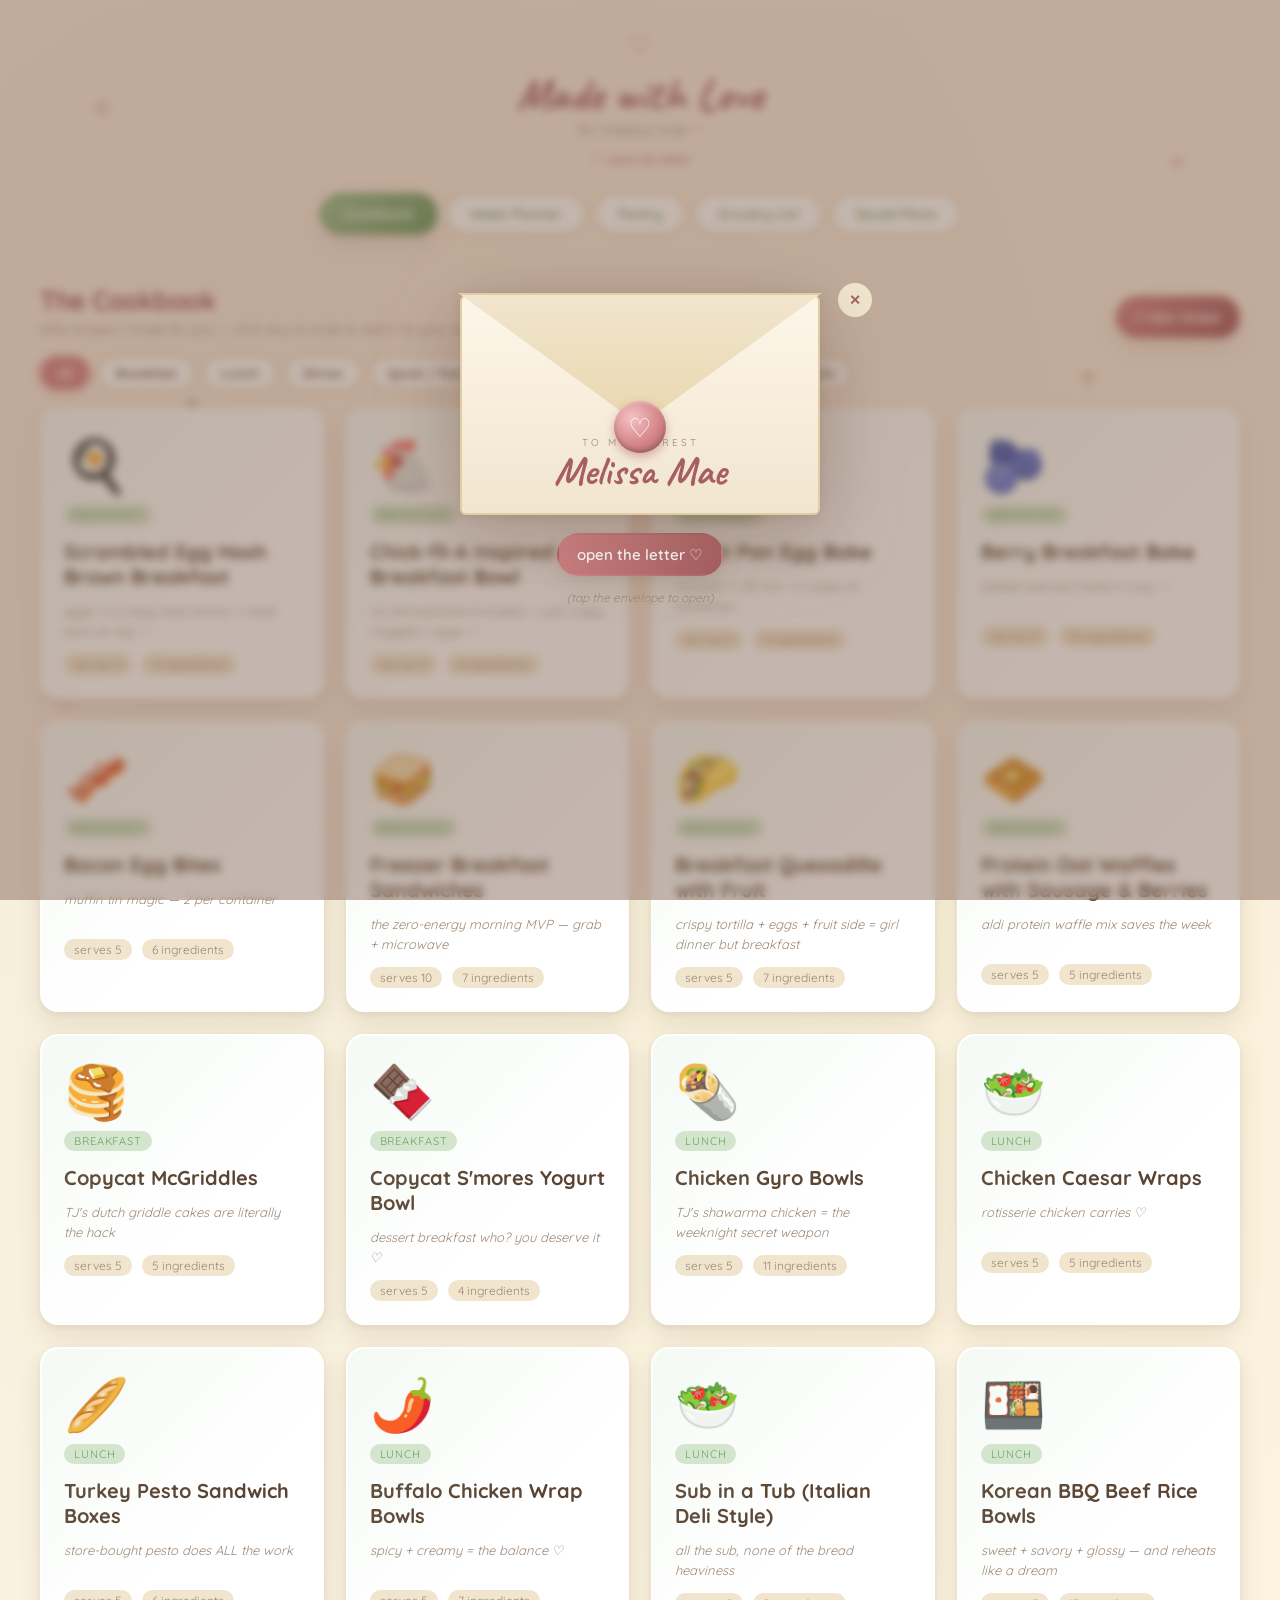
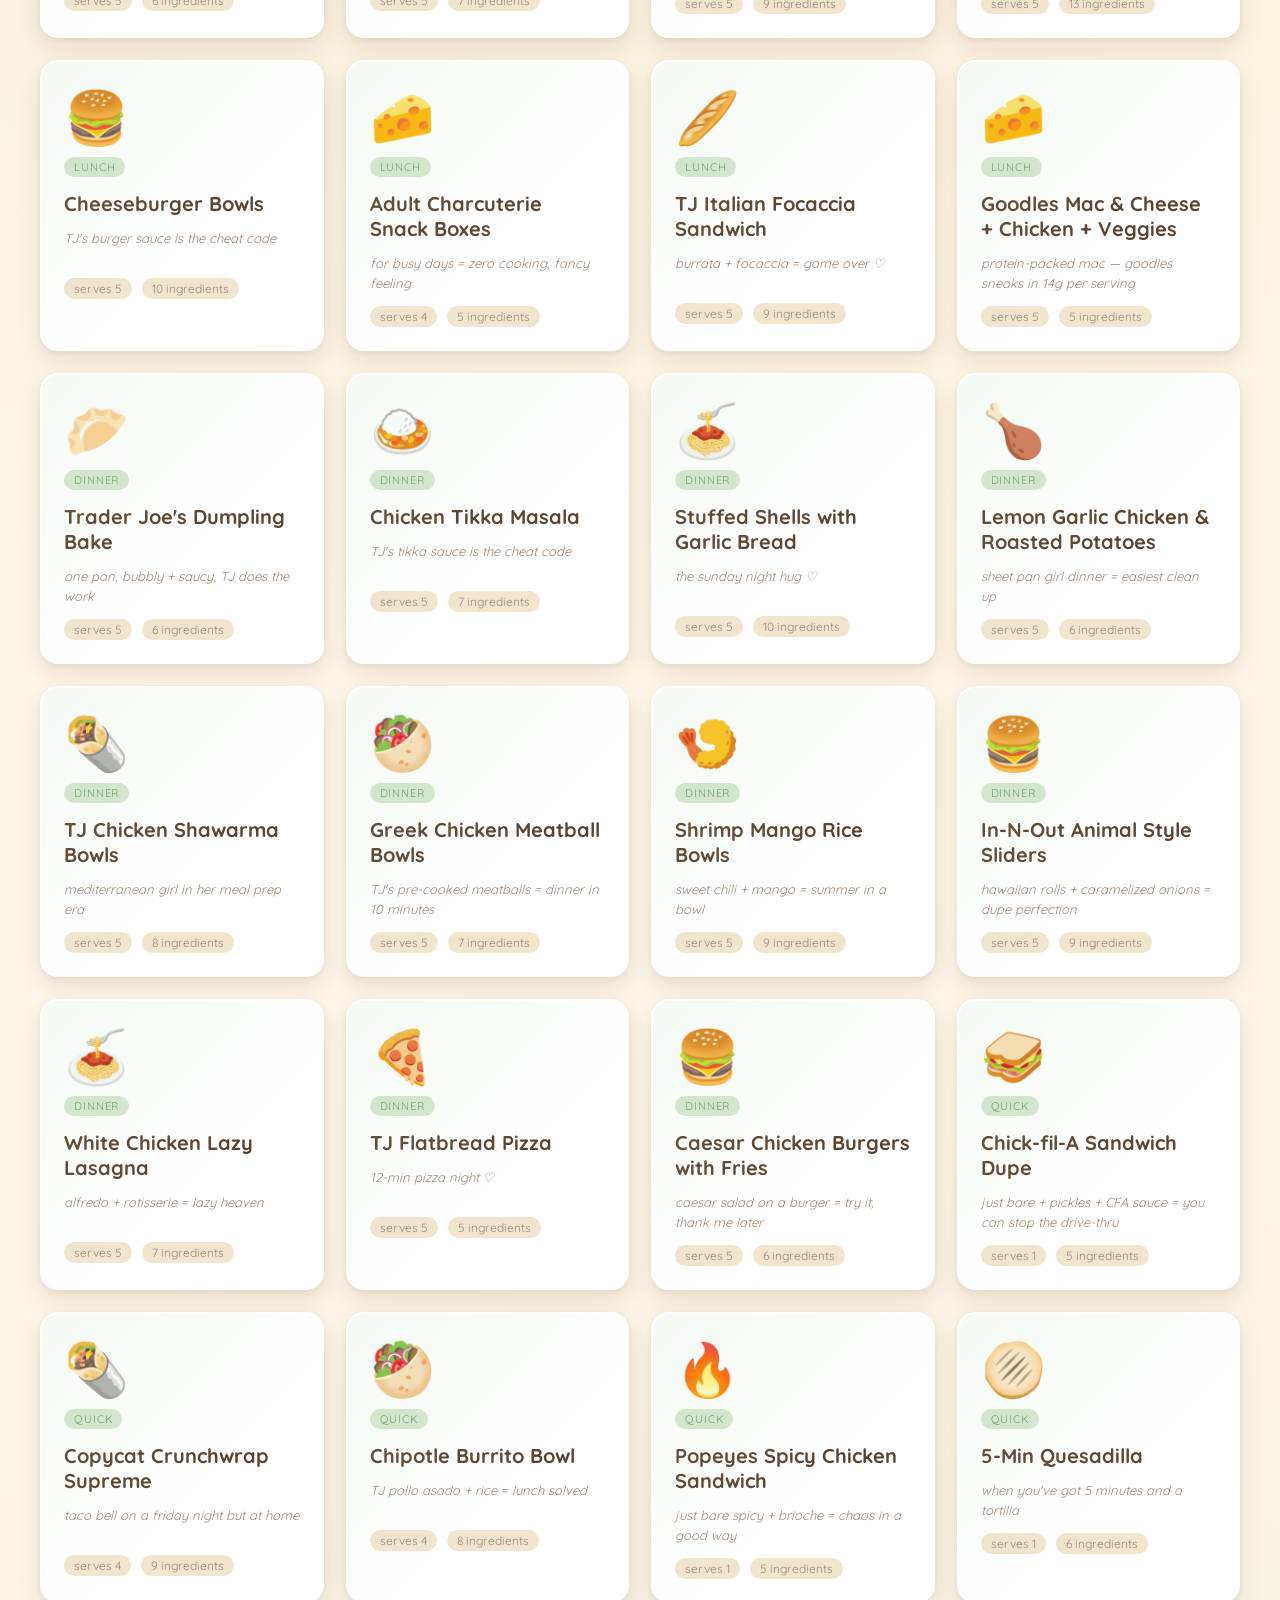
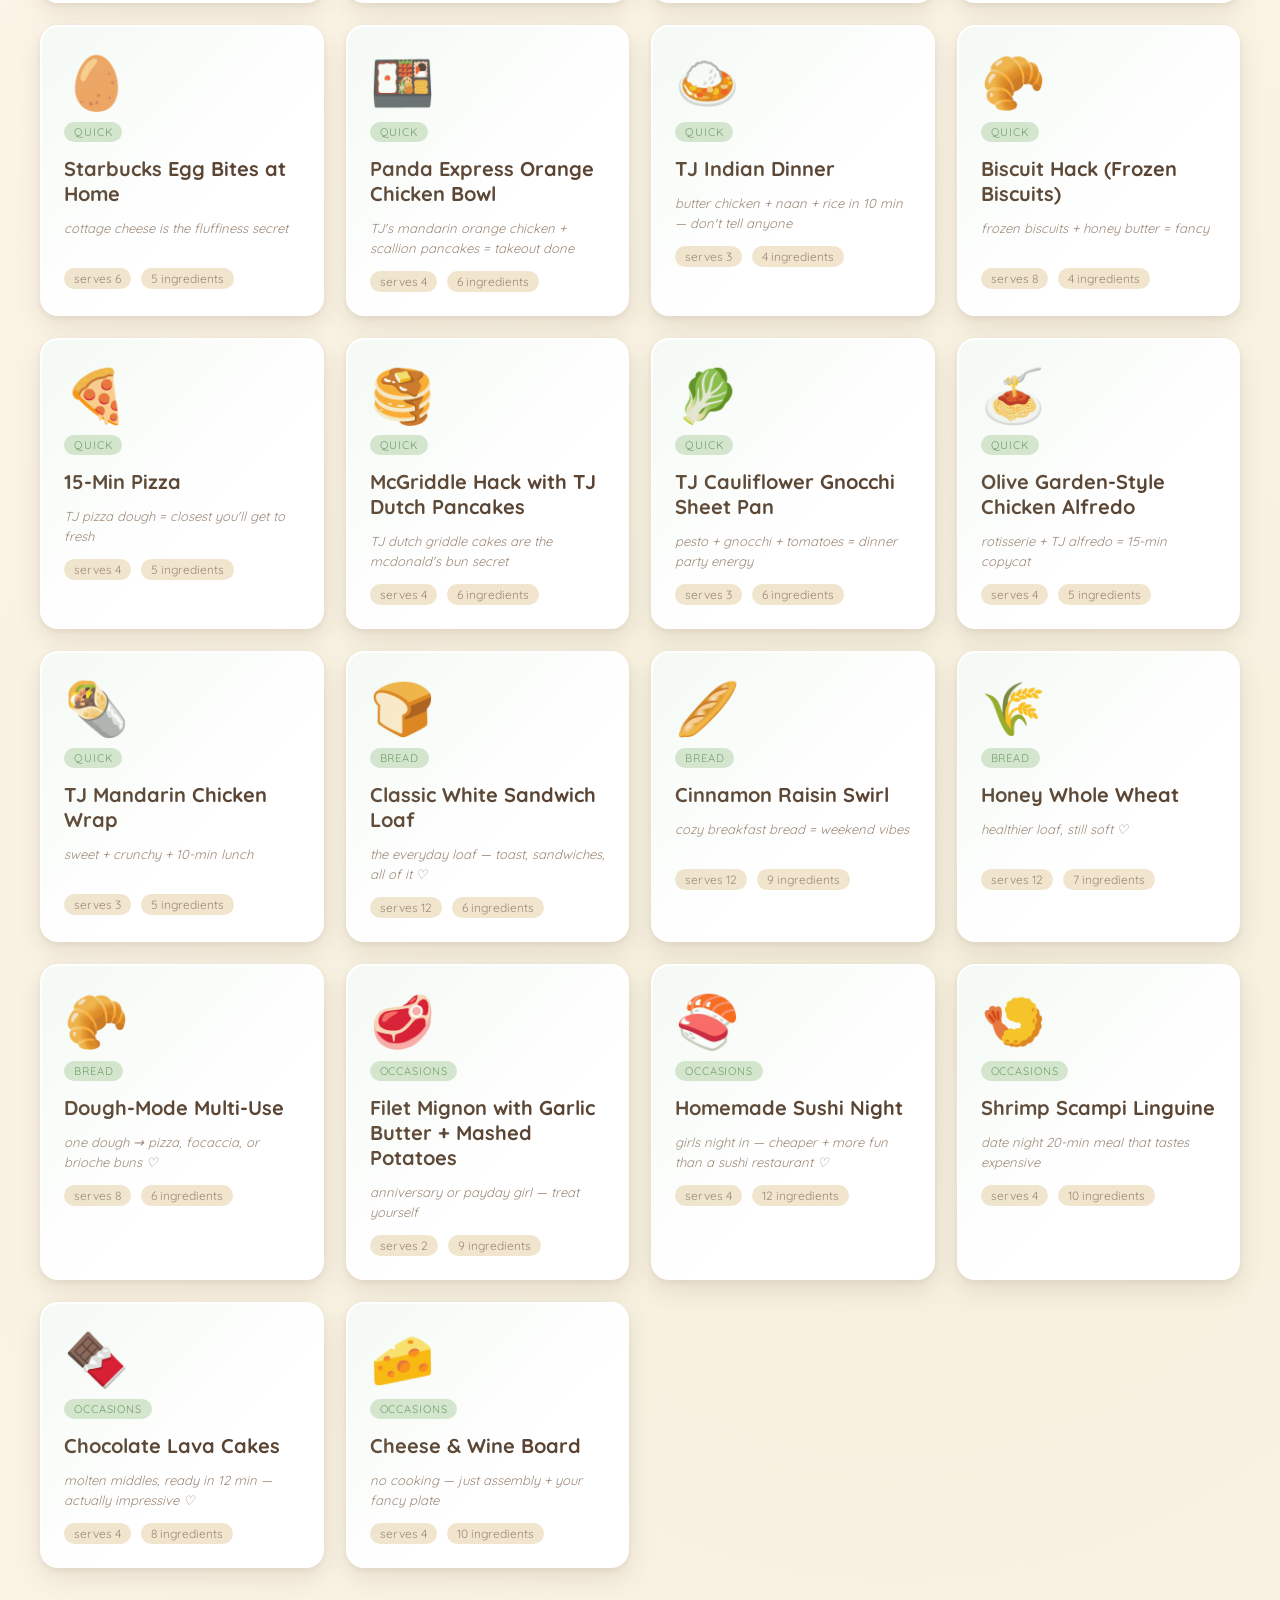
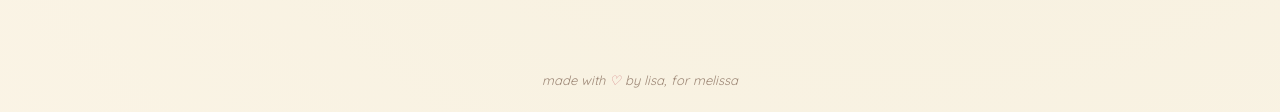
==== commit 594488f5: "Fix envelope layout + unify letter/app fonts Rebuilds the envelope cleanly: proper V-shaped flap usi" ====
--- a/made-with-love/index.html
+++ b/made-with-love/index.html
@@ -117,14 +117,16 @@
     <div class="envelope-stage" id="envelopeStage">
       <button class="modal-close" data-close>✕</button>
       <div class="envelope" id="envelope">
-        <div class="envelope-flap"></div>
-        <div class="envelope-front">
+        <div class="env-body"></div>
+        <div class="env-flap"></div>
+        <div class="env-text">
           <div class="env-to">to my dearest</div>
           <div class="env-name">Melissa Mae</div>
-          <div class="env-seal">♡</div>
-        </div>
-        <button class="btn btn-soft open-envelope-btn" id="openEnvelopeBtn">open the letter ♡</button>
-      </div>
+        </div>
+        <div class="env-seal">♡</div>
+      </div>
+      <button class="btn btn-soft open-envelope-btn" id="openEnvelopeBtn">open the letter ♡</button>
+      <p class="env-hint">(tap the envelope to open)</p>
     </div>
     <div class="modal-card letter-card letter-stage hidden" id="letterStage">
       <button class="modal-close" data-close>✕</button>
--- a/made-with-love/style.css
+++ b/made-with-love/style.css
@@ -131,9 +131,9 @@
   margin:20px 0 18px;
 }
 .view-head h2{
-  font-family:'Caveat', cursive;
-  font-size:36px; color:var(--strawberry-d); margin:0; font-weight:700;
-  line-height:1.1;
+  font-family:'Quicksand', sans-serif;
+  font-size:26px; color:var(--strawberry-d); margin:0; font-weight:700;
+  line-height:1.2; letter-spacing:-.01em;
 }
 .sub{ color:var(--muted); margin:4px 0 0; font-size:14px; }
 
@@ -190,8 +190,9 @@
   border-radius:2px;
 }
 .sticky-note h4{
-  font-family:'Caveat', cursive;
-  margin:0 0 8px; color:var(--ink); font-size:24px; font-weight:700;
+  font-family:'Quicksand', sans-serif;
+  margin:0 0 8px; color:var(--ink); font-size:15px; font-weight:700;
+  text-transform:uppercase; letter-spacing:.08em;
 }
 .sticky-note ul{ margin:0; padding-left:18px; line-height:1.6; font-size:13px; color:var(--ink); }
 .sticky-note li{ margin-bottom:4px; }
@@ -263,8 +264,9 @@
 .modal-close:hover{ background:var(--blush) }
 
 .modal-card h3{
-  font-family:'Caveat', cursive;
-  font-size:32px; color:var(--strawberry-d); margin:0 0 6px; font-weight:700;
+  font-family:'Quicksand', sans-serif;
+  font-size:22px; color:var(--strawberry-d); margin:0 0 6px; font-weight:700;
+  letter-spacing:-.01em;
 }
 .modal-card h4{ color:var(--strawberry-d); margin:18px 0 8px; font-size:16px; }
 
@@ -297,63 +299,73 @@
 /* ================= envelope reveal ================= */
 .envelope-stage{
   position:relative; width:100%; max-width:440px;
-  display:flex; flex-direction:column; align-items:center; gap:22px;
+  display:flex; flex-direction:column; align-items:center; gap:18px;
   animation: fadeIn .3s ease;
 }
 .envelope-stage.hidden{ display:none; }
+.envelope-stage .modal-close{
+  top:-12px; right:-12px;
+}
 .envelope{
   position:relative;
-  width:360px; max-width:100%; height:240px;
-  background:var(--cream);
+  width:360px; max-width:92vw; height:220px;
+  cursor:pointer;
+  filter: drop-shadow(0 18px 40px rgba(107,74,53,.3)) drop-shadow(0 3px 6px rgba(107,74,53,.18));
+  transition: transform .25s ease;
+}
+.envelope:hover{ transform: translateY(-4px) rotate(-.5deg); }
+
+/* body: back panel of envelope (cream rectangle) */
+.env-body{
+  position:absolute; inset:0;
+  background: linear-gradient(180deg, var(--cream) 0%, var(--cream-deep) 100%);
   border:2px solid var(--cream-edge);
   border-radius:6px;
-  box-shadow: 0 20px 60px rgba(107,74,53,.35), 0 4px 10px rgba(107,74,53,.2);
-  overflow:hidden;
-  cursor:pointer;
-  transition: transform .25s ease, box-shadow .25s ease;
-}
-.envelope:hover{
-  transform: translateY(-4px) rotate(-.5deg);
-  box-shadow: 0 28px 70px rgba(107,74,53,.4), 0 6px 14px rgba(107,74,53,.25);
-}
-.envelope-flap{
-  position:absolute; top:0; left:0; right:0;
-  height:0; width:0;
-  border-left:180px solid transparent;
-  border-right:180px solid transparent;
-  border-top:120px solid var(--cream-deep);
-  filter: drop-shadow(0 2px 3px rgba(107,74,53,.15));
-  z-index:1;
-}
-.envelope-flap::after{
-  content:""; position:absolute; top:-120px; left:-180px;
-  width:360px; height:120px;
-  border-bottom:1px solid var(--cream-edge);
-}
-.envelope-front{
-  position:absolute; inset:0;
-  display:flex; flex-direction:column; justify-content:center; align-items:center;
-  padding:30px 20px 20px;
-  z-index:0;
+}
+
+/* flap: triangle from top corners down to center — the closed flap of the envelope */
+.env-flap{
+  position:absolute; top:-2px; left:-2px; right:-2px;
+  height:60%;
+  background: linear-gradient(180deg, var(--cream-deep) 0%, #e9d7ae 100%);
+  clip-path: polygon(0 0, 100% 0, 50% 100%);
+  border-top:2px solid var(--cream-edge);
+  z-index:2;
+}
+.env-flap::after{
+  /* subtle crease line along the fold */
+  content:""; position:absolute; left:0; right:0; bottom:0; height:1px;
+  background: rgba(107,74,53,.18);
+}
+
+/* recipient text on the front, below the flap */
+.env-text{
+  position:absolute; left:0; right:0; bottom:24px;
+  text-align:center; z-index:1;
 }
 .env-to{
-  font-family:'Quicksand', sans-serif; font-size:11px; letter-spacing:.2em;
-  color:var(--muted); text-transform:uppercase; margin-top:60px;
+  font-family:'Quicksand', sans-serif; font-size:10px; letter-spacing:.3em;
+  color:var(--muted); text-transform:uppercase;
 }
 .env-name{
-  font-family:'Caveat', cursive; font-size:44px; font-weight:700;
-  color:var(--strawberry-d); margin-top:6px; line-height:1;
-}
+  font-family:'Caveat', cursive; font-size:40px; font-weight:700;
+  color:var(--strawberry-d); margin-top:2px; line-height:1;
+}
+
+/* wax seal — sits right at the tip of the folded flap */
 .env-seal{
-  position:absolute; top:92px; left:50%; transform:translateX(-50%);
-  width:46px; height:46px; border-radius:50%;
-  background: radial-gradient(circle at 35% 35%, var(--strawberry-l), var(--strawberry) 55%, var(--strawberry-d) 100%);
-  color:#fff; font-size:22px; display:grid; place-items:center;
-  box-shadow: 0 3px 8px rgba(166,94,98,.4), inset 0 -2px 3px rgba(0,0,0,.15);
-  z-index:2;
-}
-.open-envelope-btn{
-  font-size:15px;
+  position:absolute; top:calc(60% - 26px); left:50%; transform:translateX(-50%);
+  width:52px; height:52px; border-radius:50%;
+  background: radial-gradient(circle at 35% 32%, var(--strawberry-l), var(--strawberry) 55%, var(--strawberry-d) 100%);
+  color:#fff; font-size:26px; display:grid; place-items:center;
+  box-shadow: 0 4px 10px rgba(166,94,98,.45), inset 0 -3px 4px rgba(0,0,0,.18), inset 0 2px 2px rgba(255,255,255,.25);
+  z-index:3;
+}
+
+.open-envelope-btn{ font-size:15px; }
+.env-hint{
+  font-family:'Quicksand', sans-serif; font-size:12px; color:var(--muted);
+  font-style:italic; margin:-4px 0 0;
 }
 
 .letter-stage{ animation: letterUnfold .45s ease; }
@@ -412,10 +424,11 @@
 .letter-line.spaced{ word-spacing:.3em; }
 
 .letter-h{
-  font-family:'Caveat', cursive;
-  font-size:26px; color:var(--strawberry-d); font-weight:700;
+  font-family:'Quicksand', sans-serif;
+  font-size:13px; color:var(--strawberry-d); font-weight:700;
   margin:22px 0 6px;
   text-align:left;
+  text-transform:uppercase; letter-spacing:.15em;
 }
 .letter-card p{ text-align:left; color:var(--ink); line-height:1.6; font-size:14px; margin:4px 0; }
 .letter-list{ text-align:left; padding-left:22px; color:var(--ink); font-size:14px; line-height:1.7; }
@@ -477,7 +490,8 @@
 .day-col.today{ border-color:var(--strawberry-l); }
 .day-col h4{
   margin:0 0 4px; color:var(--strawberry-d);
-  font-family:'Caveat', cursive; font-size:26px; font-weight:700;
+  font-family:'Quicksand', sans-serif; font-size:15px; font-weight:700;
+  text-transform:uppercase; letter-spacing:.06em;
 }
 .day-col .date{
   font-size:11px; color:var(--muted); margin-bottom:10px;
@@ -592,8 +606,8 @@
 }
 .empty-state .big{ font-size:56px; display:block; margin-bottom:10px; }
 .empty-state h3{
-  font-family:'Caveat', cursive;
-  color:var(--strawberry-d); font-size:32px; margin:0 0 6px; font-weight:700;
+  font-family:'Quicksand', sans-serif;
+  color:var(--strawberry-d); font-size:22px; margin:0 0 6px; font-weight:700;
 }
 .empty-state.sweets{ background:linear-gradient(135deg, var(--blush), #fff); }
 .empty-state p{ margin:4px 0; }
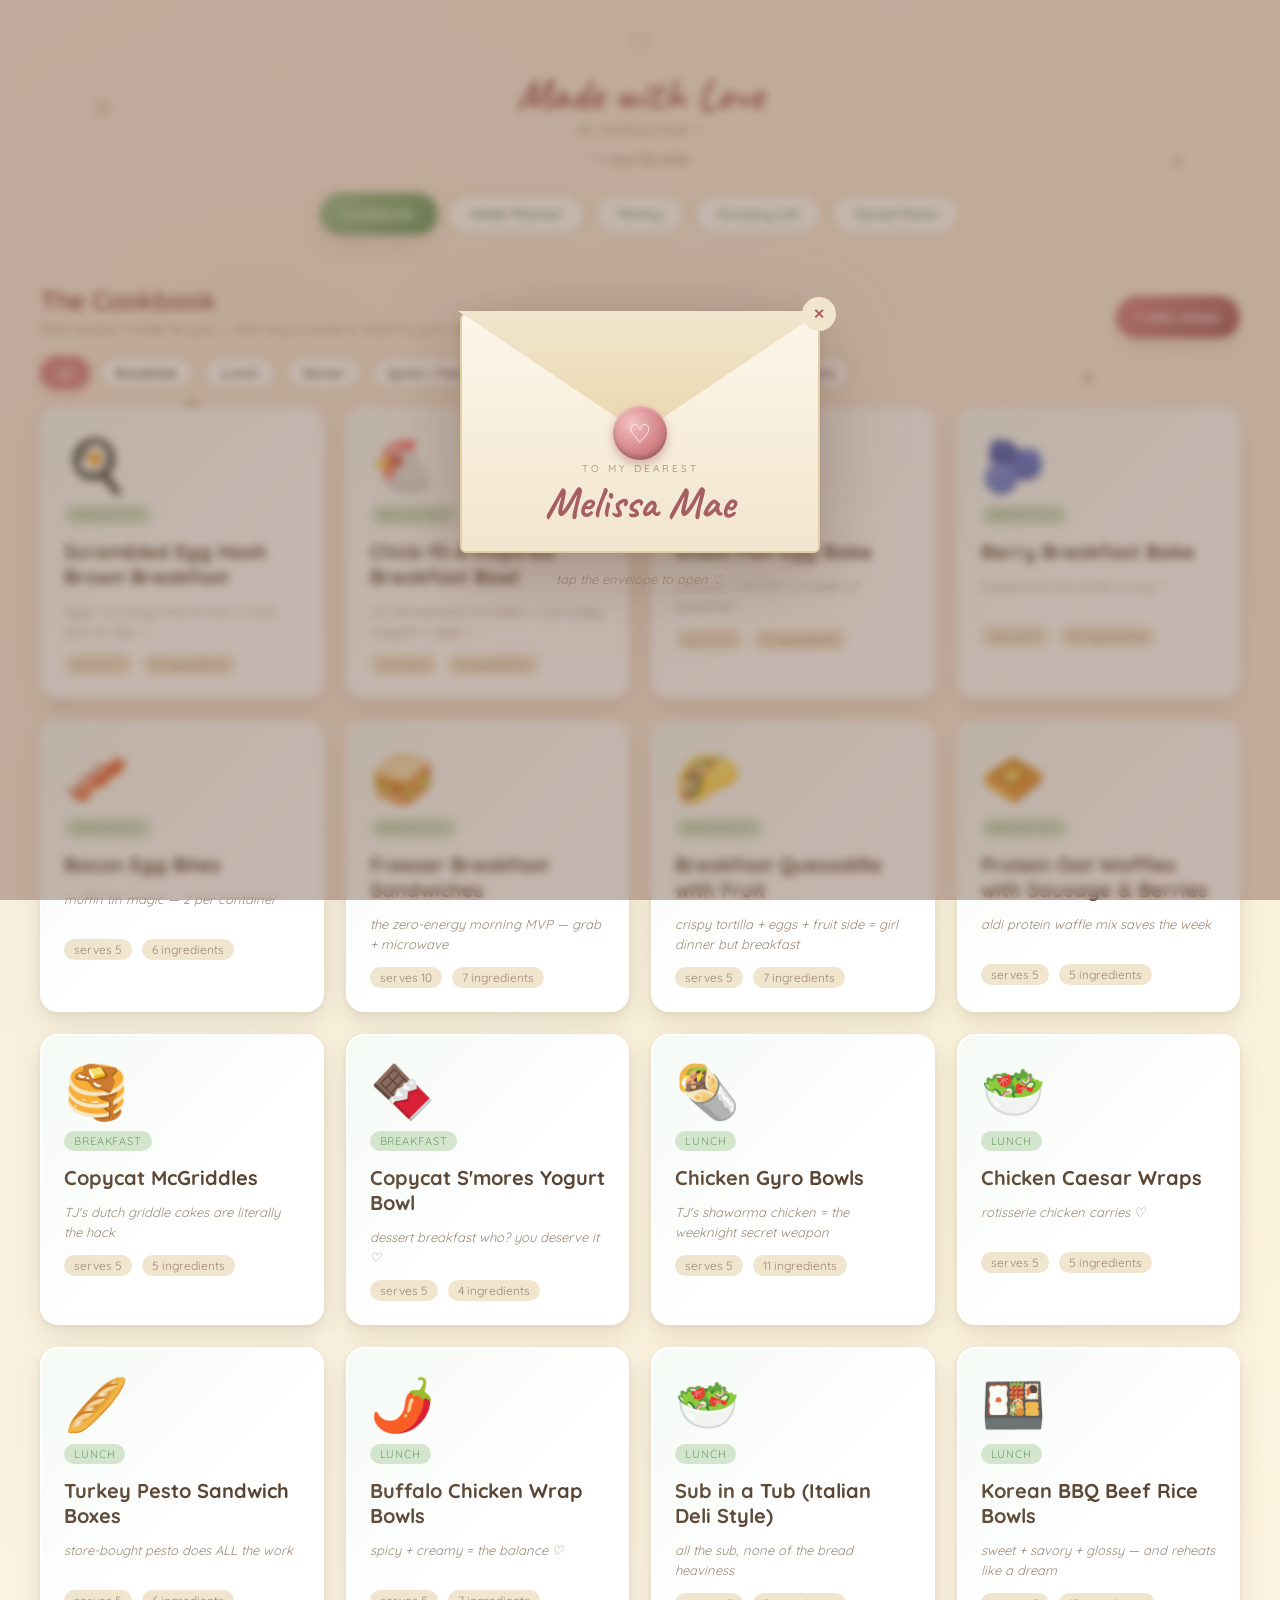
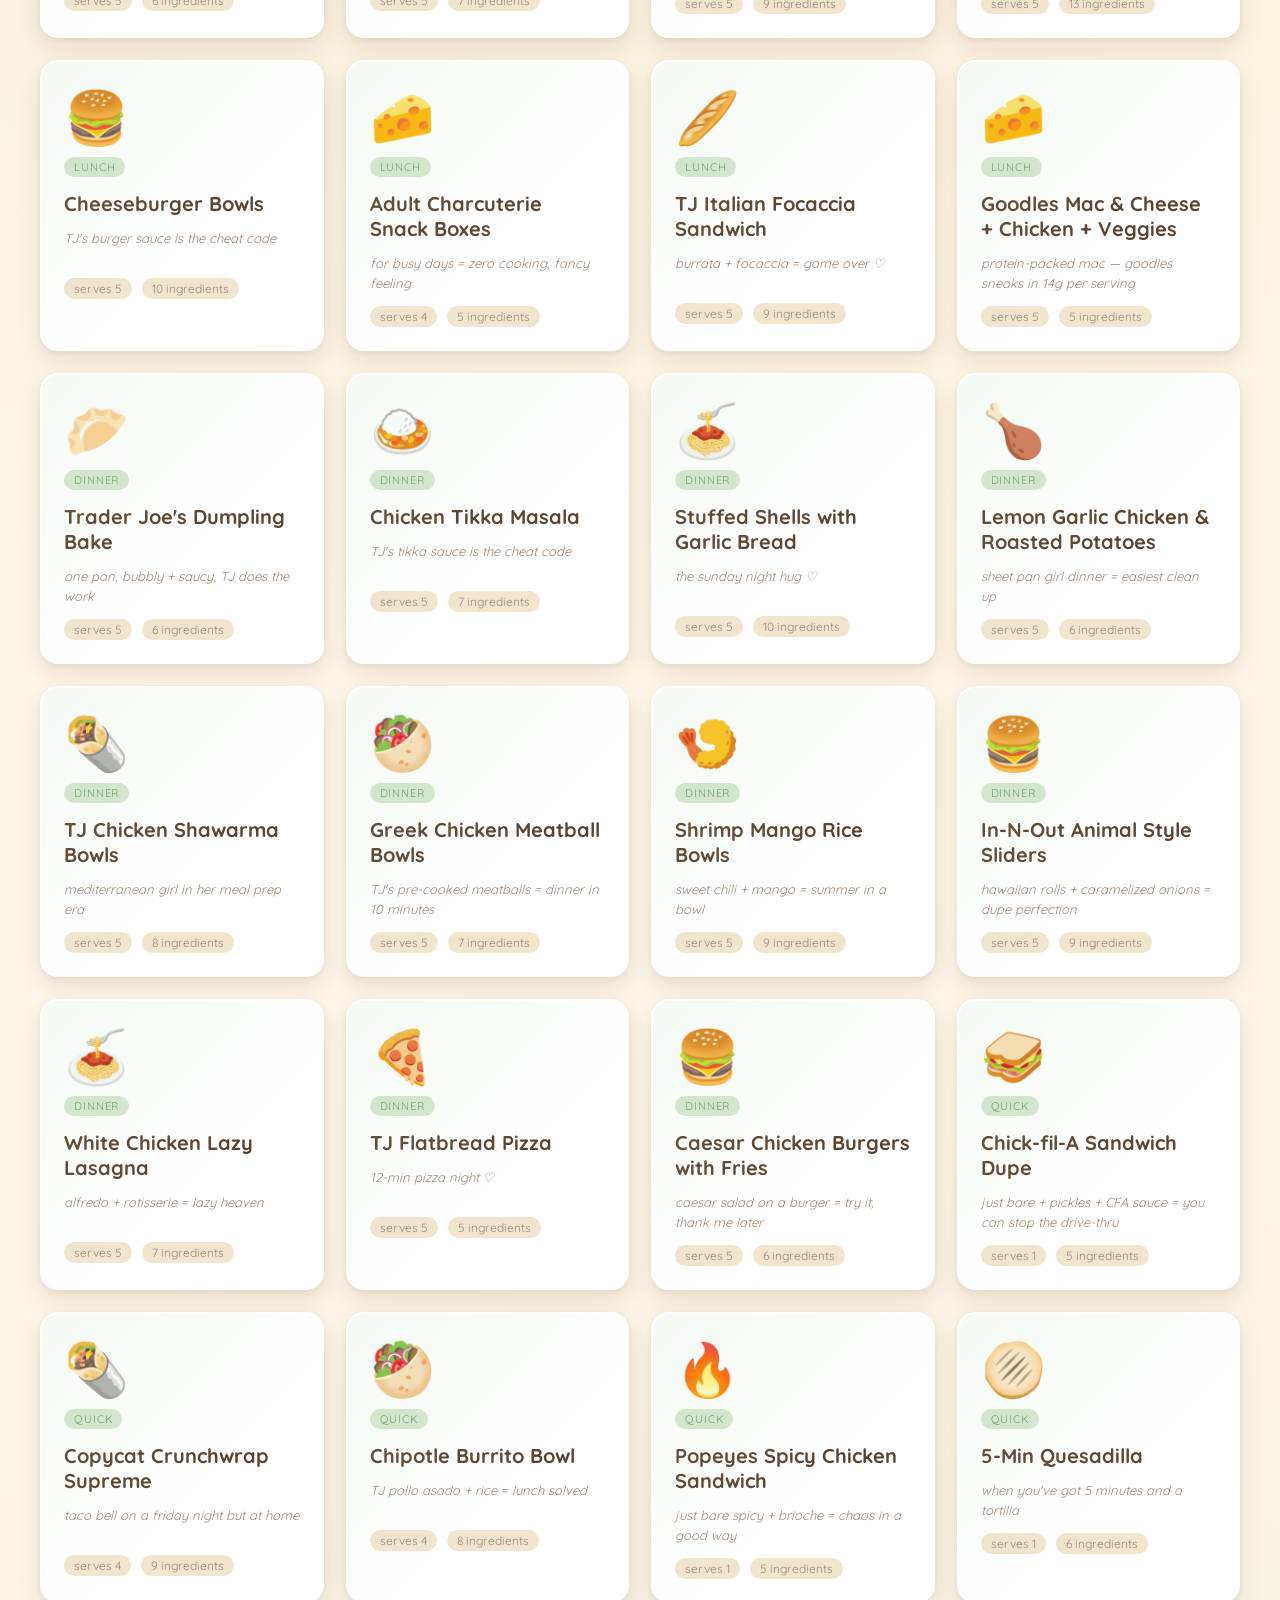
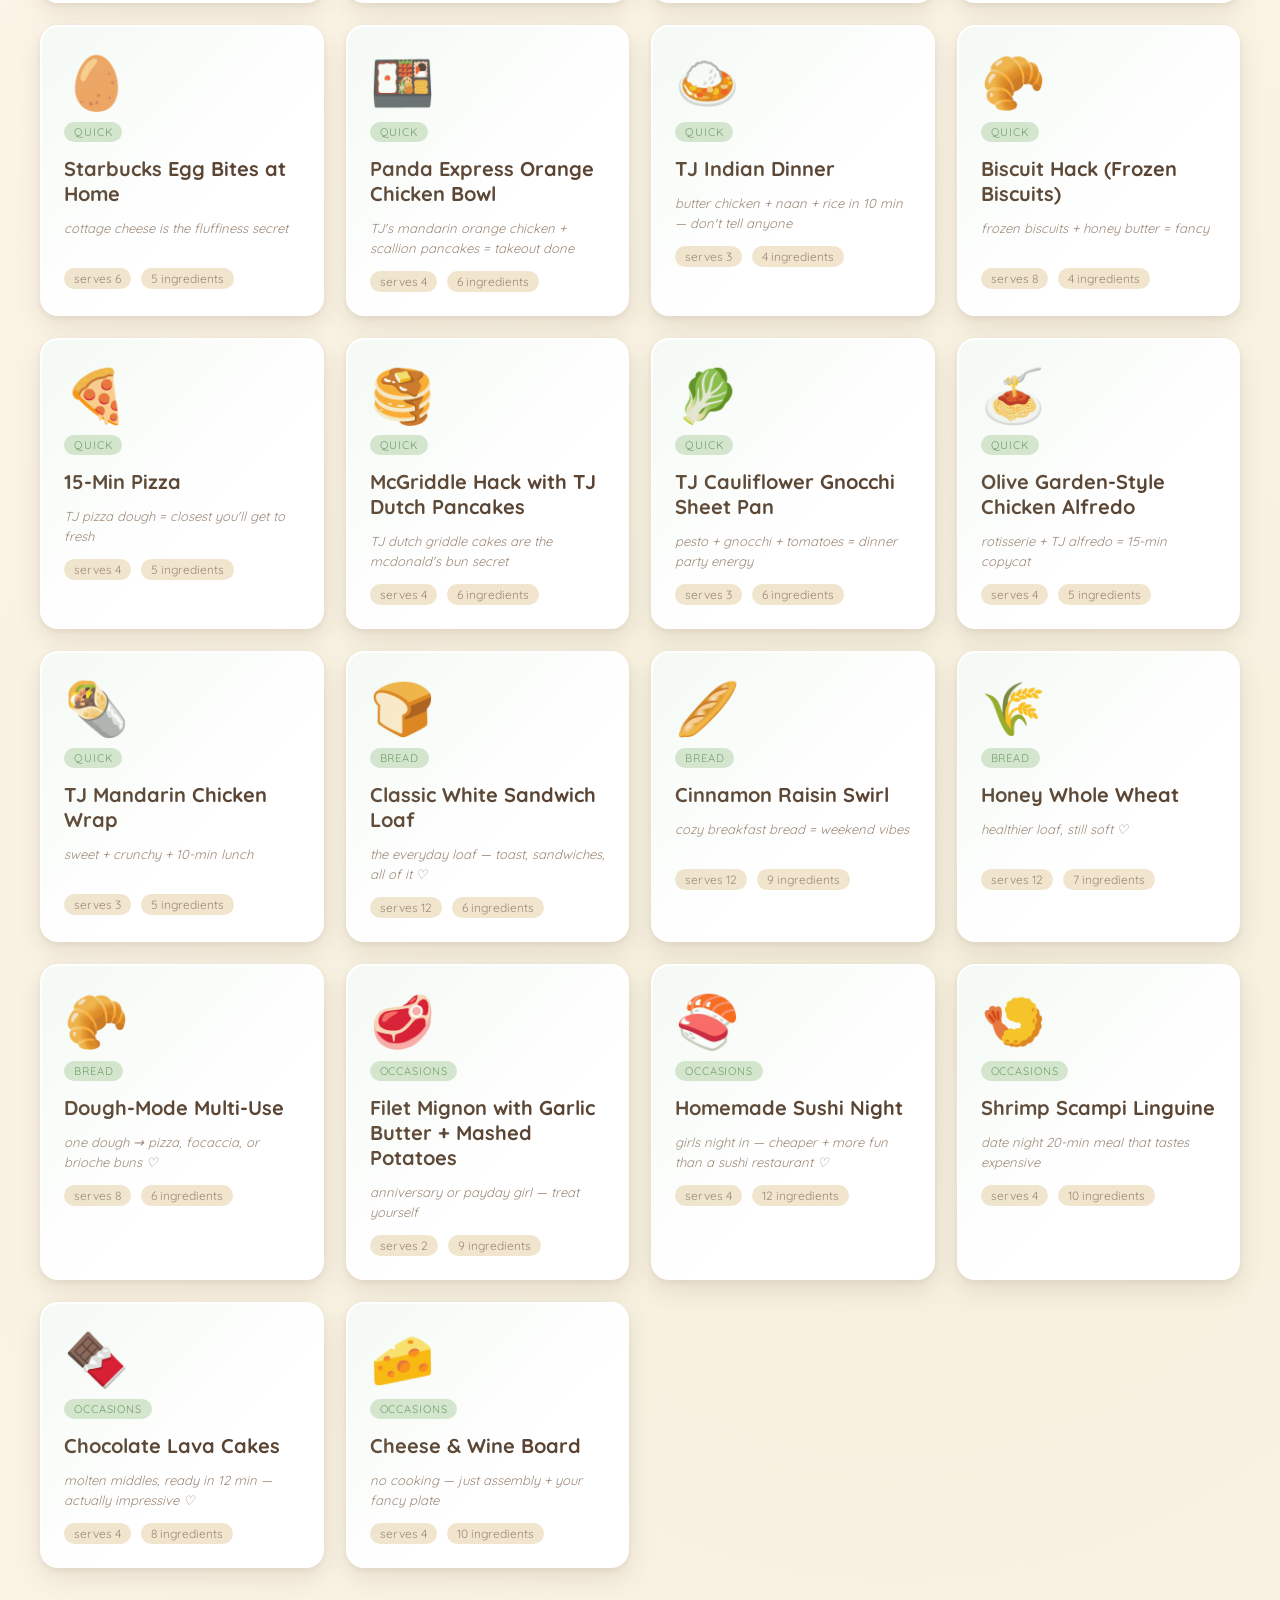
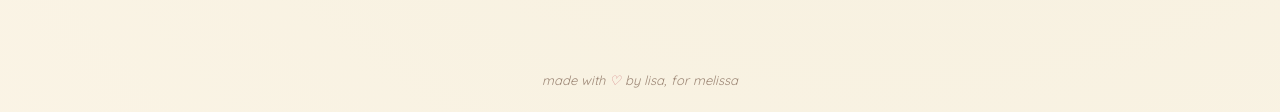
==== commit 1007b651: "Fix envelope layout — make the envelope itself the open button Converts the envelope div into a prop" ====
--- a/made-with-love/index.html
+++ b/made-with-love/index.html
@@ -4,7 +4,7 @@
 <meta charset="UTF-8" />
 <meta name="viewport" content="width=device-width, initial-scale=1.0"/>
 <title>Made with Love — for Melissa Mae ♡</title>
-<link rel="stylesheet" href="style.css" />
+<link rel="stylesheet" href="style.css?v=6" />
 <link rel="preconnect" href="https://fonts.googleapis.com">
 <link rel="preconnect" href="https://fonts.gstatic.com" crossorigin>
 <link href="https://fonts.googleapis.com/css2?family=Caveat:wght@500;600;700&family=Quicksand:wght@400;500;600;700&display=swap" rel="stylesheet">
@@ -116,17 +116,16 @@
   <div id="welcomeModal" class="modal hidden" role="dialog" aria-modal="true">
     <div class="envelope-stage" id="envelopeStage">
       <button class="modal-close" data-close>✕</button>
-      <div class="envelope" id="envelope">
-        <div class="env-body"></div>
-        <div class="env-flap"></div>
-        <div class="env-text">
-          <div class="env-to">to my dearest</div>
-          <div class="env-name">Melissa Mae</div>
-        </div>
-        <div class="env-seal">♡</div>
-      </div>
-      <button class="btn btn-soft open-envelope-btn" id="openEnvelopeBtn">open the letter ♡</button>
-      <p class="env-hint">(tap the envelope to open)</p>
+      <button type="button" class="envelope" id="envelope" aria-label="open the letter">
+        <span class="env-body"></span>
+        <span class="env-flap"></span>
+        <span class="env-text">
+          <span class="env-to">to my dearest</span>
+          <span class="env-name">Melissa Mae</span>
+        </span>
+        <span class="env-seal">♡</span>
+      </button>
+      <p class="env-hint">tap the envelope to open ♡</p>
     </div>
     <div class="modal-card letter-card letter-stage hidden" id="letterStage">
       <button class="modal-close" data-close>✕</button>
--- a/made-with-love/style.css
+++ b/made-with-love/style.css
@@ -298,74 +298,78 @@
 
 /* ================= envelope reveal ================= */
 .envelope-stage{
-  position:relative; width:100%; max-width:440px;
-  display:flex; flex-direction:column; align-items:center; gap:18px;
+  position:relative; width:360px; max-width:92vw;
+  display:block;
   animation: fadeIn .3s ease;
 }
 .envelope-stage.hidden{ display:none; }
 .envelope-stage .modal-close{
-  top:-12px; right:-12px;
-}
+  position:absolute; top:-16px; right:-16px; z-index:5;
+}
+
+/* envelope is a button — reset default button styles */
 .envelope{
+  appearance:none; -webkit-appearance:none;
+  display:block; padding:0; margin:0 auto;
+  background:transparent; border:none; font:inherit; color:inherit;
   position:relative;
-  width:360px; max-width:92vw; height:220px;
+  width:360px; max-width:100%; height:240px;
   cursor:pointer;
   filter: drop-shadow(0 18px 40px rgba(107,74,53,.3)) drop-shadow(0 3px 6px rgba(107,74,53,.18));
   transition: transform .25s ease;
 }
 .envelope:hover{ transform: translateY(-4px) rotate(-.5deg); }
-
-/* body: back panel of envelope (cream rectangle) */
+.envelope:focus{ outline:none; }
+.envelope:focus-visible{ outline:2px solid var(--strawberry); outline-offset:6px; border-radius:8px; }
+
 .env-body{
-  position:absolute; inset:0;
+  position:absolute; inset:0; display:block;
   background: linear-gradient(180deg, var(--cream) 0%, var(--cream-deep) 100%);
   border:2px solid var(--cream-edge);
   border-radius:6px;
 }
 
-/* flap: triangle from top corners down to center — the closed flap of the envelope */
+/* flap: triangle pointing down from top — exactly 50% of envelope height */
 .env-flap{
-  position:absolute; top:-2px; left:-2px; right:-2px;
-  height:60%;
-  background: linear-gradient(180deg, var(--cream-deep) 0%, #e9d7ae 100%);
+  position:absolute; top:-2px; left:-2px; right:-2px; display:block;
+  height:calc(50% + 2px);
+  background: linear-gradient(180deg, var(--cream-deep) 0%, #ead8ad 100%);
   clip-path: polygon(0 0, 100% 0, 50% 100%);
-  border-top:2px solid var(--cream-edge);
   z-index:2;
 }
-.env-flap::after{
-  /* subtle crease line along the fold */
-  content:""; position:absolute; left:0; right:0; bottom:0; height:1px;
-  background: rgba(107,74,53,.18);
-}
-
-/* recipient text on the front, below the flap */
+
+/* recipient text sits in the bottom half, well below the flap tip + seal */
 .env-text{
-  position:absolute; left:0; right:0; bottom:24px;
+  position:absolute; left:0; right:0; top:62%; display:block;
   text-align:center; z-index:1;
 }
 .env-to{
+  display:block;
   font-family:'Quicksand', sans-serif; font-size:10px; letter-spacing:.3em;
   color:var(--muted); text-transform:uppercase;
 }
 .env-name{
-  font-family:'Caveat', cursive; font-size:40px; font-weight:700;
-  color:var(--strawberry-d); margin-top:2px; line-height:1;
-}
-
-/* wax seal — sits right at the tip of the folded flap */
+  display:block;
+  font-family:'Caveat', cursive; font-size:44px; font-weight:700;
+  color:var(--strawberry-d); margin-top:6px; line-height:1;
+}
+
+/* wax seal — sits right at the tip of the folded flap (50% down) */
 .env-seal{
-  position:absolute; top:calc(60% - 26px); left:50%; transform:translateX(-50%);
-  width:52px; height:52px; border-radius:50%;
+  position:absolute; top:50%; left:50%;
+  width:54px; height:54px; border-radius:50%;
+  transform:translate(-50%, -50%);
   background: radial-gradient(circle at 35% 32%, var(--strawberry-l), var(--strawberry) 55%, var(--strawberry-d) 100%);
-  color:#fff; font-size:26px; display:grid; place-items:center;
+  color:#fff; font-size:26px;
+  display:flex; align-items:center; justify-content:center;
   box-shadow: 0 4px 10px rgba(166,94,98,.45), inset 0 -3px 4px rgba(0,0,0,.18), inset 0 2px 2px rgba(255,255,255,.25);
   z-index:3;
 }
 
-.open-envelope-btn{ font-size:15px; }
 .env-hint{
-  font-family:'Quicksand', sans-serif; font-size:12px; color:var(--muted);
-  font-style:italic; margin:-4px 0 0;
+  font-family:'Quicksand', sans-serif; font-size:13px; color:var(--muted);
+  font-style:italic; text-align:center;
+  margin:18px 0 0;
 }
 
 .letter-stage{ animation: letterUnfold .45s ease; }
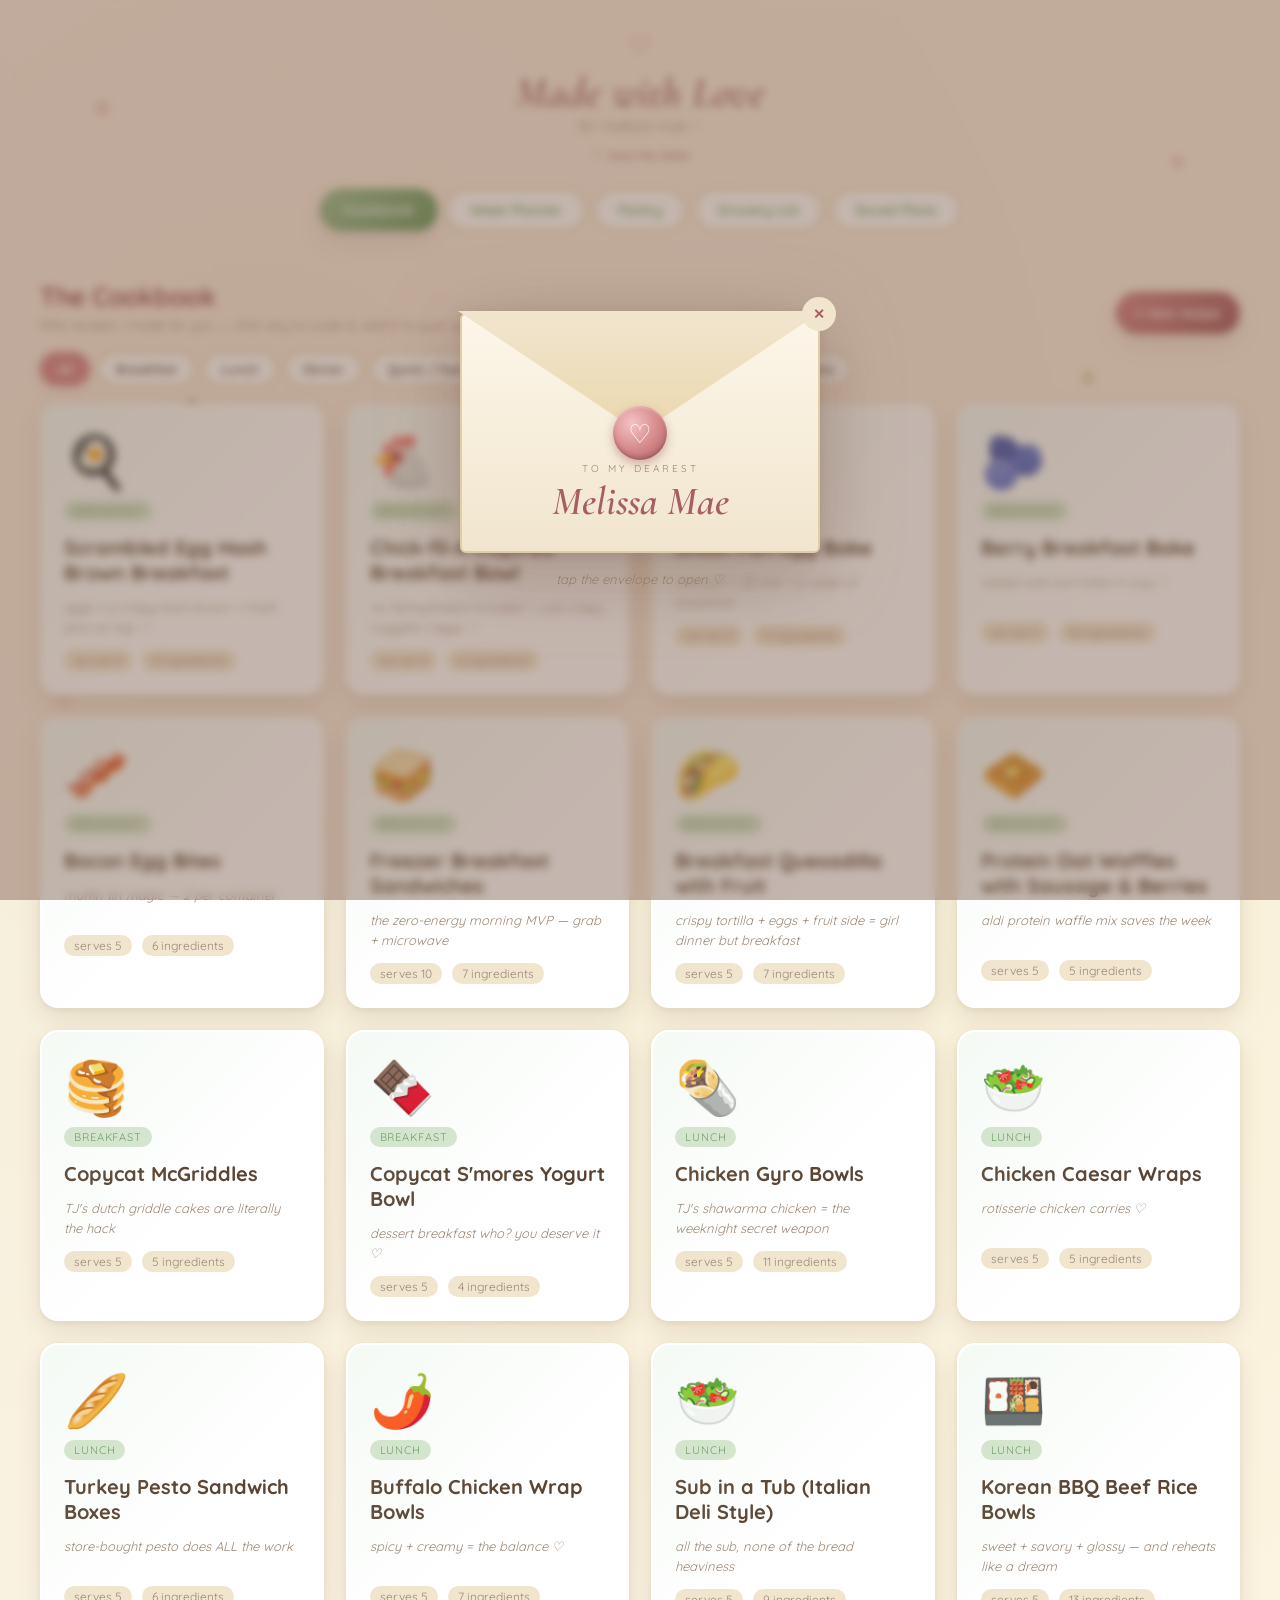
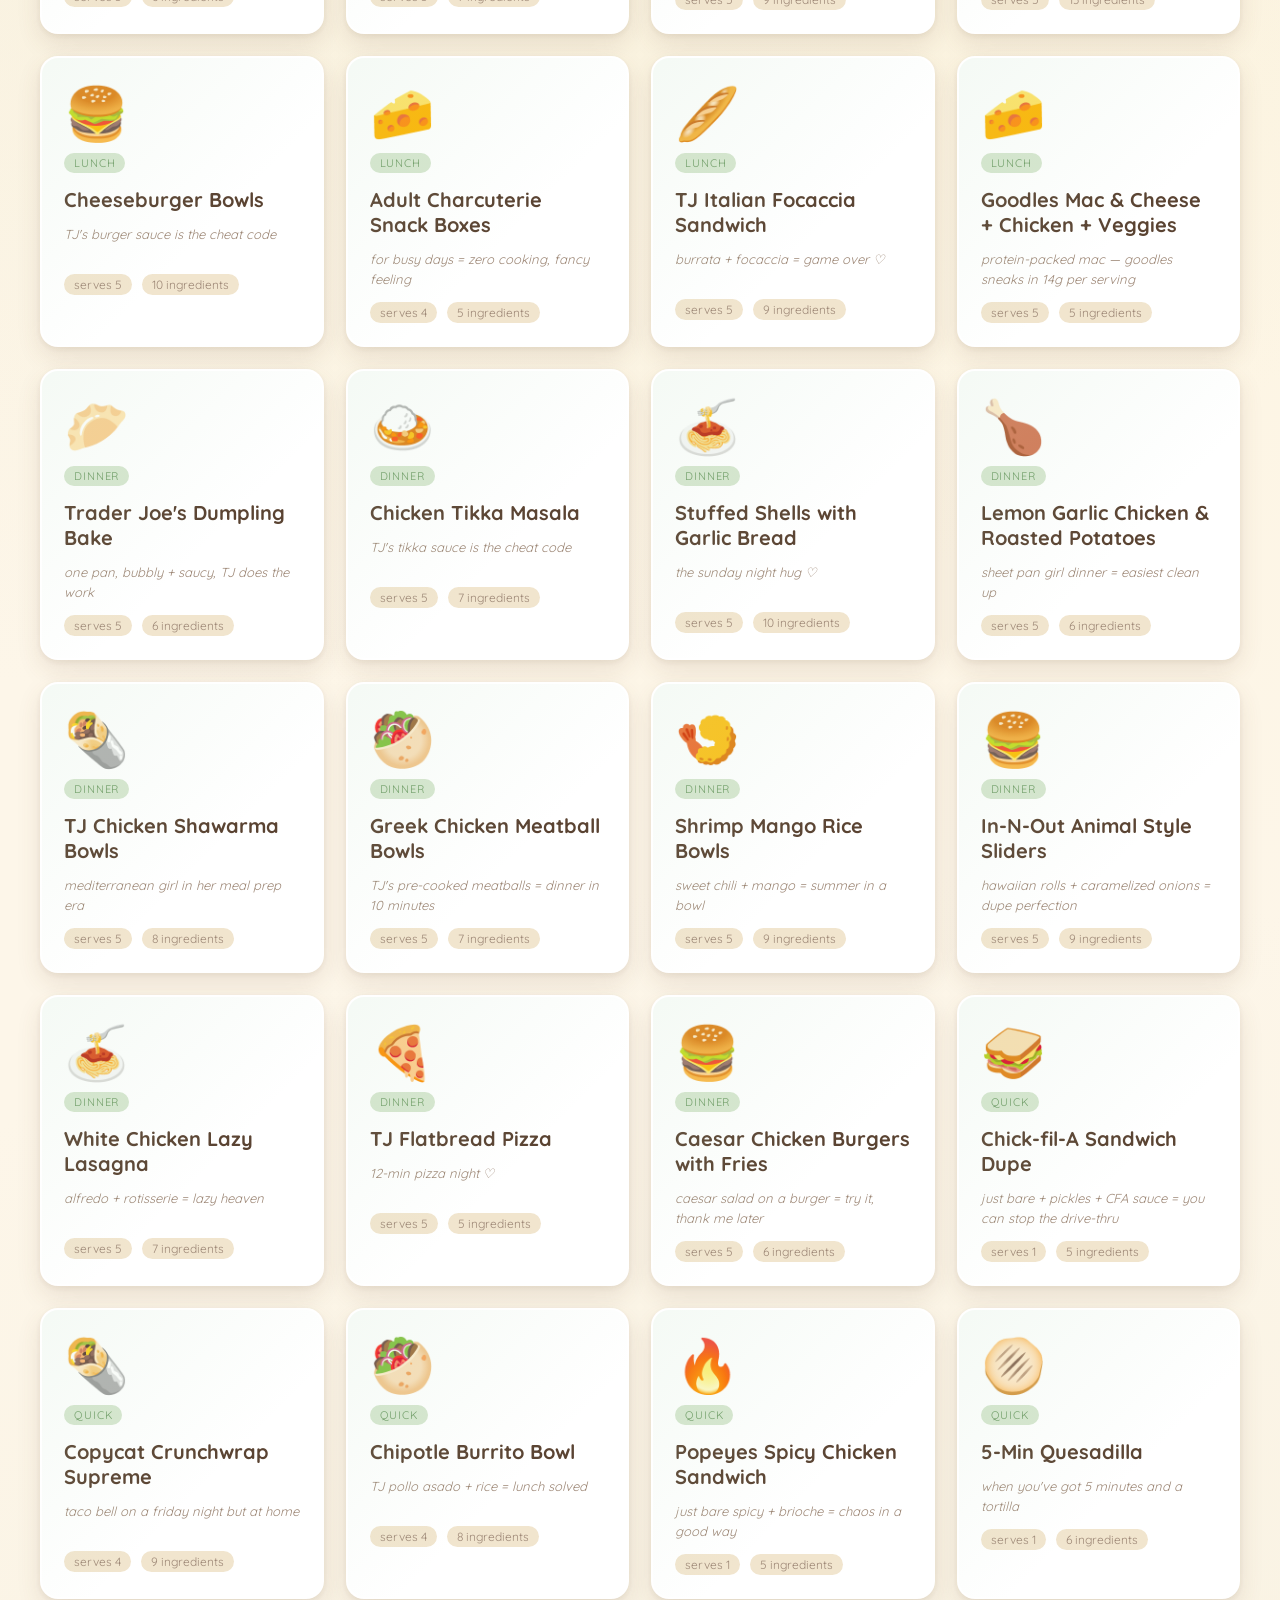
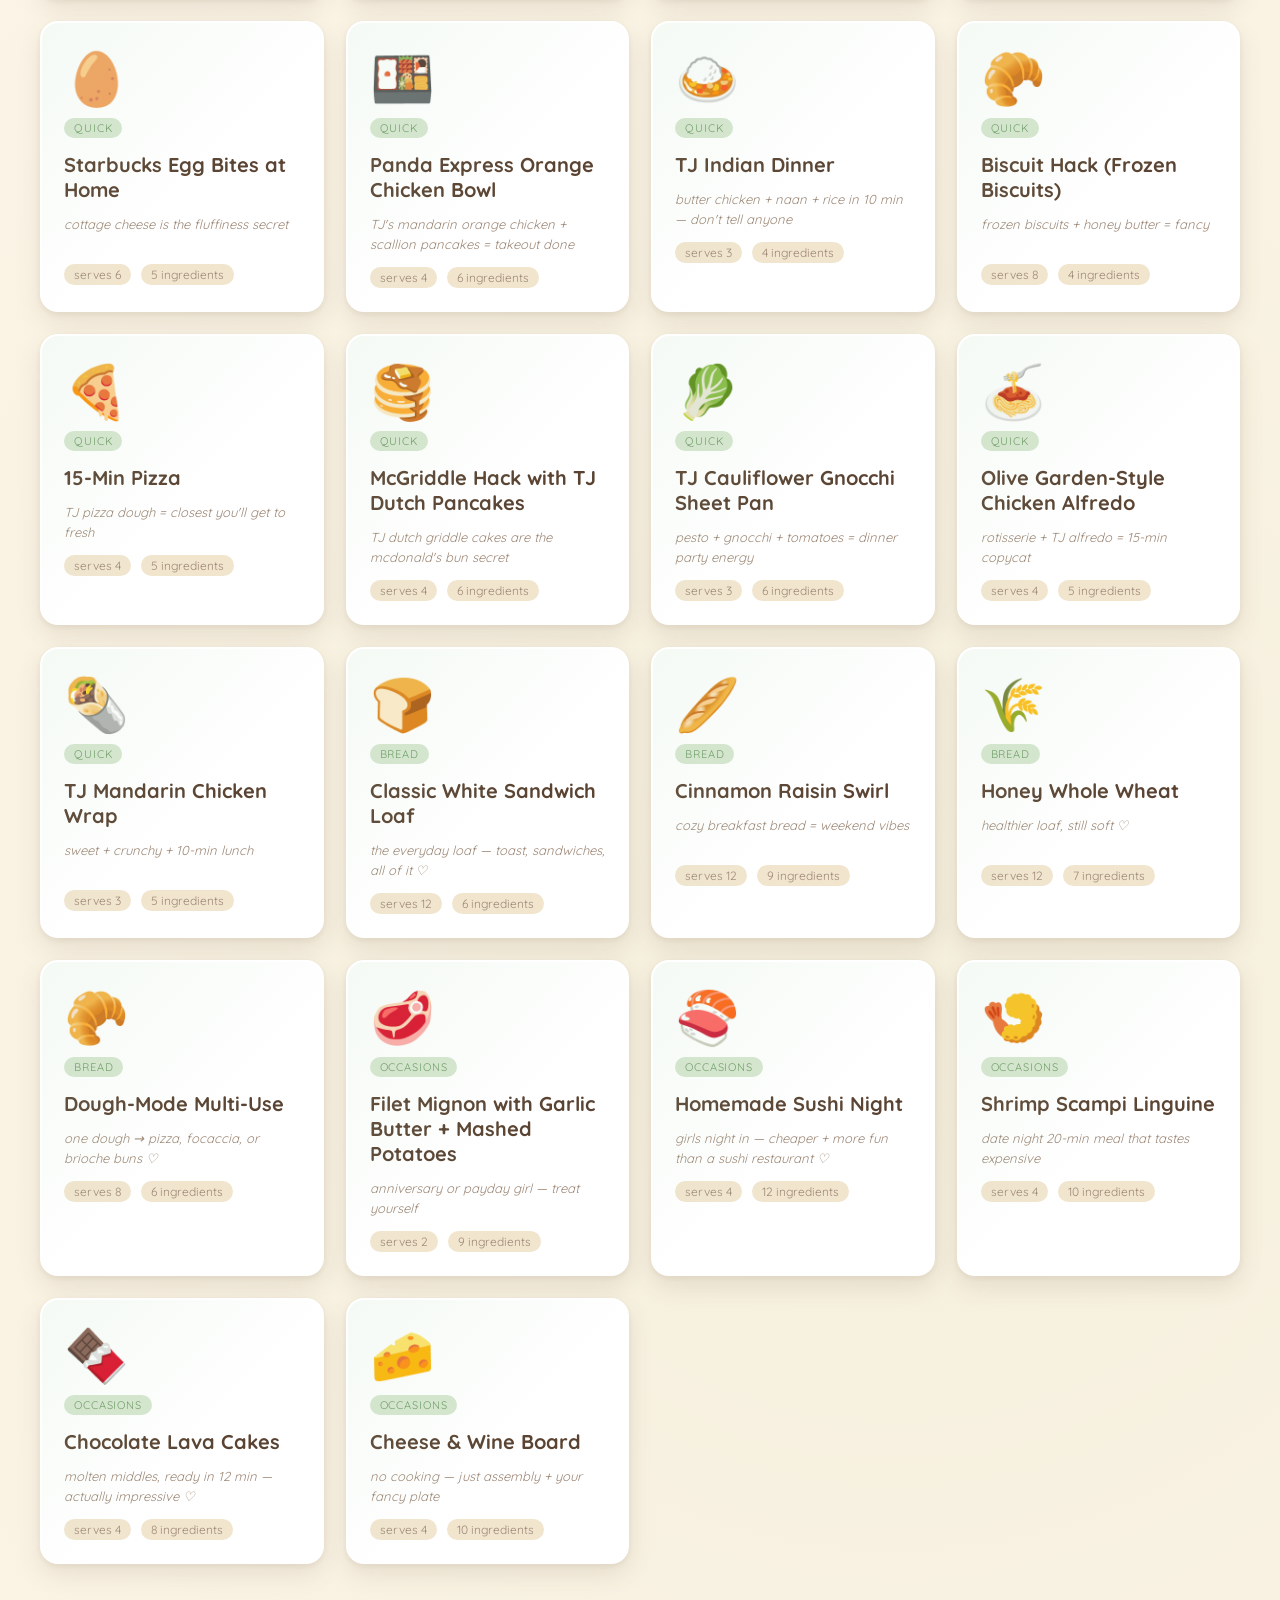
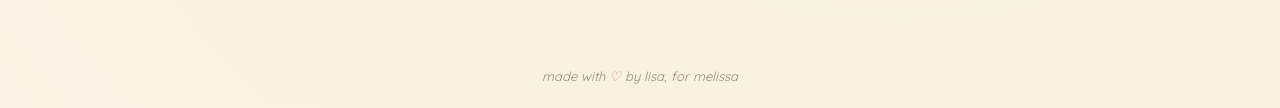
==== commit 9d5a9bd1: "Simpler font for display text: Cormorant Garamond italic Swaps Caveat (handwritten script) for Cormo" ====
--- a/made-with-love/index.html
+++ b/made-with-love/index.html
@@ -4,10 +4,10 @@
 <meta charset="UTF-8" />
 <meta name="viewport" content="width=device-width, initial-scale=1.0"/>
 <title>Made with Love — for Melissa Mae ♡</title>
-<link rel="stylesheet" href="style.css?v=6" />
+<link rel="stylesheet" href="style.css?v=7" />
 <link rel="preconnect" href="https://fonts.googleapis.com">
 <link rel="preconnect" href="https://fonts.gstatic.com" crossorigin>
-<link href="https://fonts.googleapis.com/css2?family=Caveat:wght@500;600;700&family=Quicksand:wght@400;500;600;700&display=swap" rel="stylesheet">
+<link href="https://fonts.googleapis.com/css2?family=Cormorant+Garamond:ital,wght@1,500;1,600;1,700&family=Quicksand:wght@400;500;600;700&display=swap" rel="stylesheet">
 </head>
 <body>
   <div class="bg-patch" aria-hidden="true"></div>
--- a/made-with-love/style.css
+++ b/made-with-love/style.css
@@ -81,8 +81,9 @@
 .brand .heart-sm{ color:var(--strawberry); font-size:14px; }
 @keyframes pulse{0%,100%{transform:scale(1)}50%{transform:scale(1.15)}}
 .brand h1{
-  font-family:'Caveat', cursive;
-  font-size:44px; color:var(--strawberry-d); margin:4px 0 0; font-weight:700;
+  font-family:'Cormorant Garamond', serif;
+  font-style:italic; font-weight:600;
+  font-size:42px; color:var(--strawberry-d); margin:4px 0 0;
   letter-spacing:.5px;
   text-shadow: 0 1px 0 rgba(255,255,255,.5);
 }
@@ -350,8 +351,8 @@
 }
 .env-name{
   display:block;
-  font-family:'Caveat', cursive; font-size:44px; font-weight:700;
-  color:var(--strawberry-d); margin-top:6px; line-height:1;
+  font-family:'Cormorant Garamond', serif; font-style:italic; font-weight:600;
+  font-size:40px; color:var(--strawberry-d); margin-top:6px; line-height:1;
 }
 
 /* wax seal — sits right at the tip of the folded flap (50% down) */
@@ -405,9 +406,10 @@
   text-align:center;
 }
 .letter-title{
-  font-family:'Caveat', cursive;
-  font-size:42px; line-height:1; color:var(--strawberry-d);
-  letter-spacing:1px; font-weight:700;
+  font-family:'Cormorant Garamond', serif;
+  font-style:italic; font-weight:600;
+  font-size:46px; line-height:1.1; color:var(--strawberry-d);
+  letter-spacing:2px;
   margin-bottom:6px;
 }
 .letter-subtitle{
@@ -416,7 +418,7 @@
   margin-bottom:24px; letter-spacing:.12em;
   text-transform:lowercase;
 }
-.letter-subtitle span{ font-family:'Caveat', cursive; font-size:24px; color:var(--strawberry); font-weight:700; }
+.letter-subtitle span{ font-family:'Cormorant Garamond', serif; font-style:italic; font-size:22px; color:var(--strawberry); font-weight:600; }
 
 .letter-line{
   font-size:12px; color:var(--ink); letter-spacing:.24em;
@@ -424,7 +426,7 @@
 }
 .letter-line.small{ font-size:10.5px; }
 .letter-line.right{ text-align:right; padding-right:10px; }
-.letter-line.sign{ font-family:'Caveat', cursive; font-size:24px; letter-spacing:.04em; color:var(--strawberry-d); font-weight:700; }
+.letter-line.sign{ font-family:'Cormorant Garamond', serif; font-style:italic; font-size:22px; letter-spacing:.08em; color:var(--strawberry-d); font-weight:600; }
 .letter-line.spaced{ word-spacing:.3em; }
 
 .letter-h{
